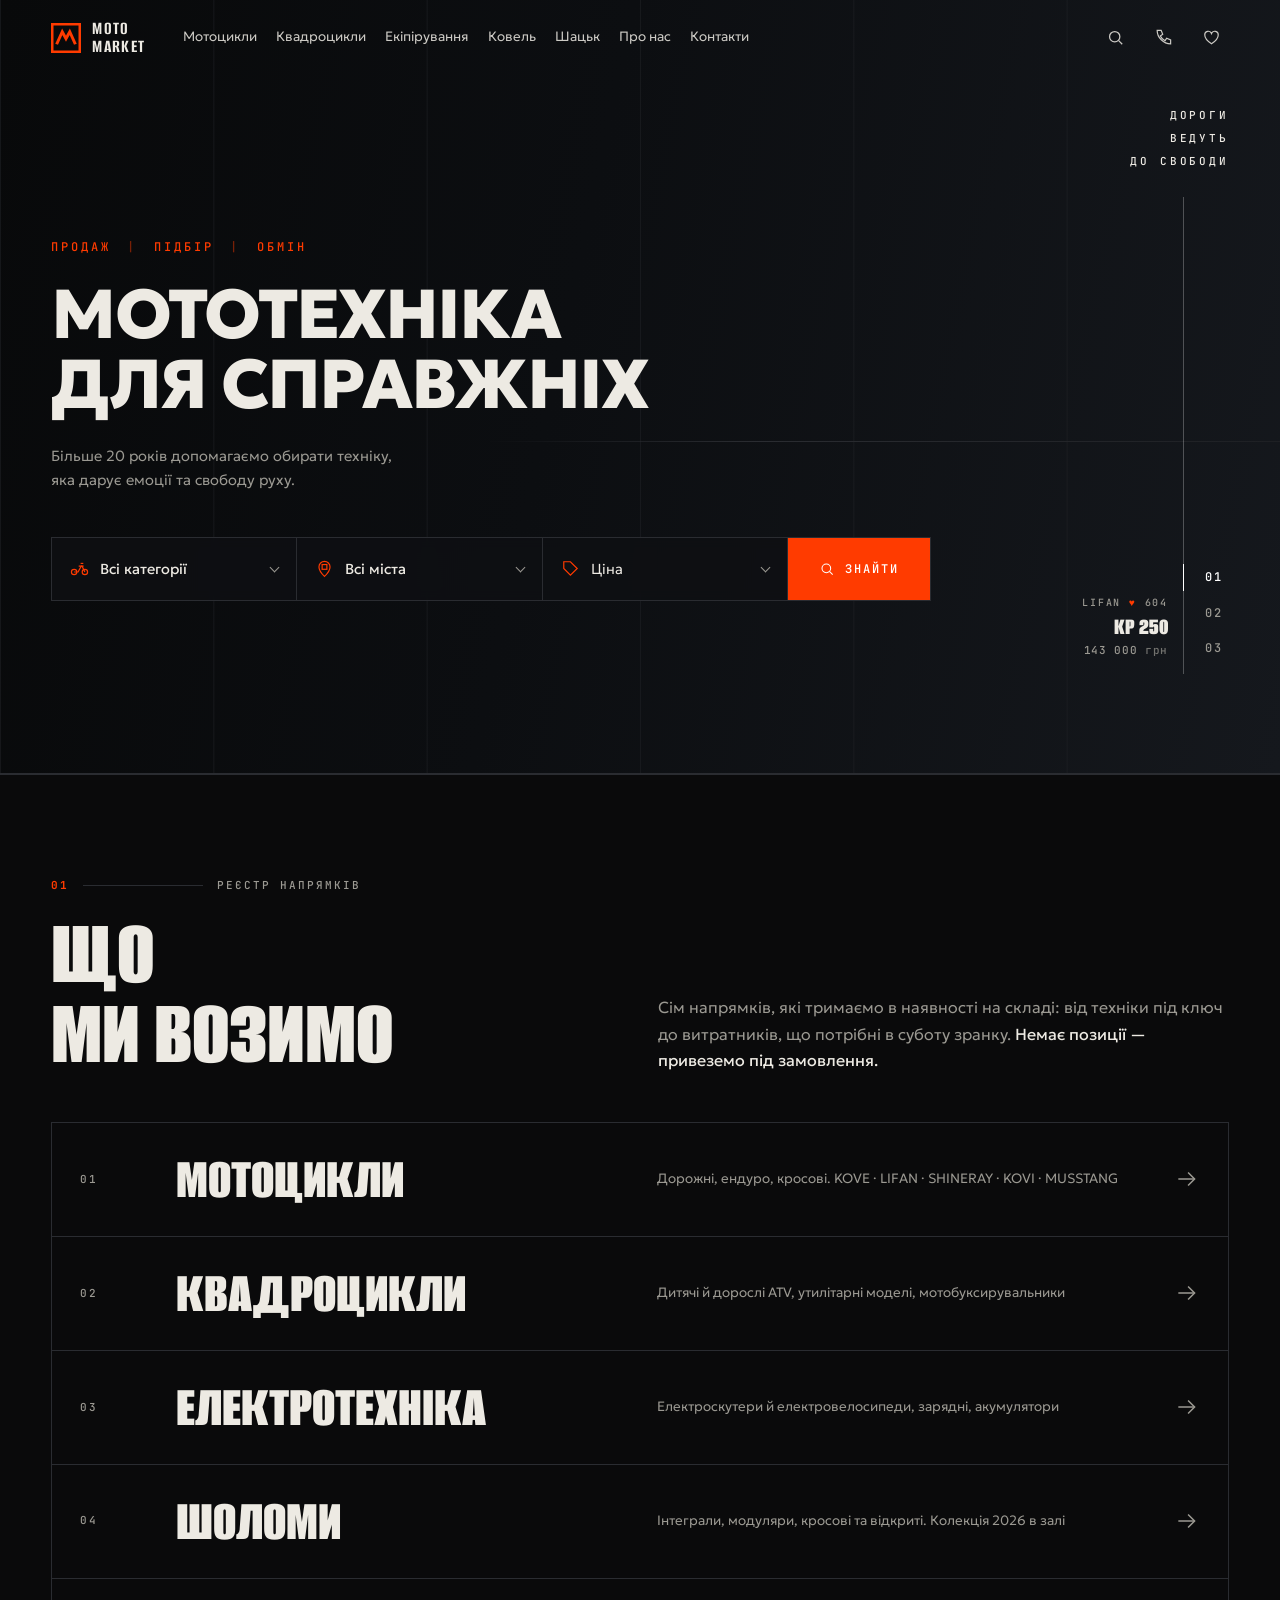
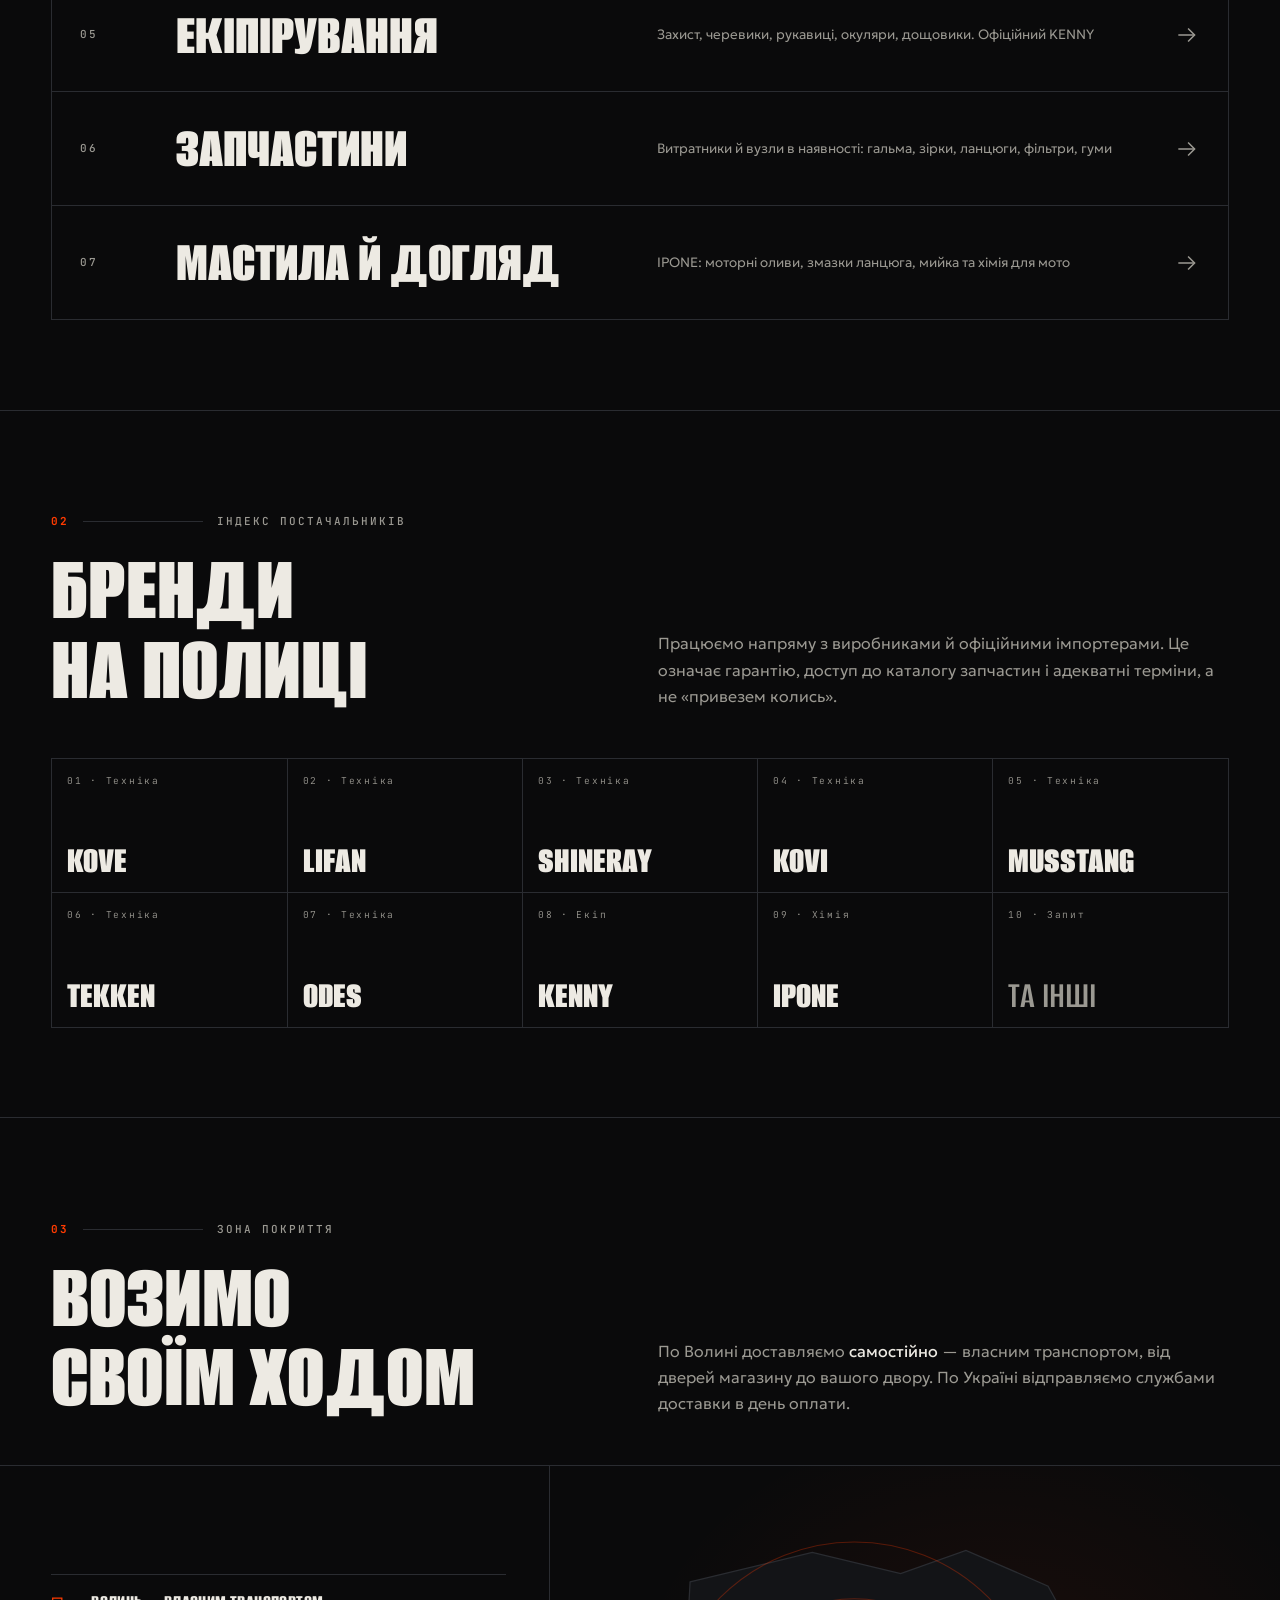
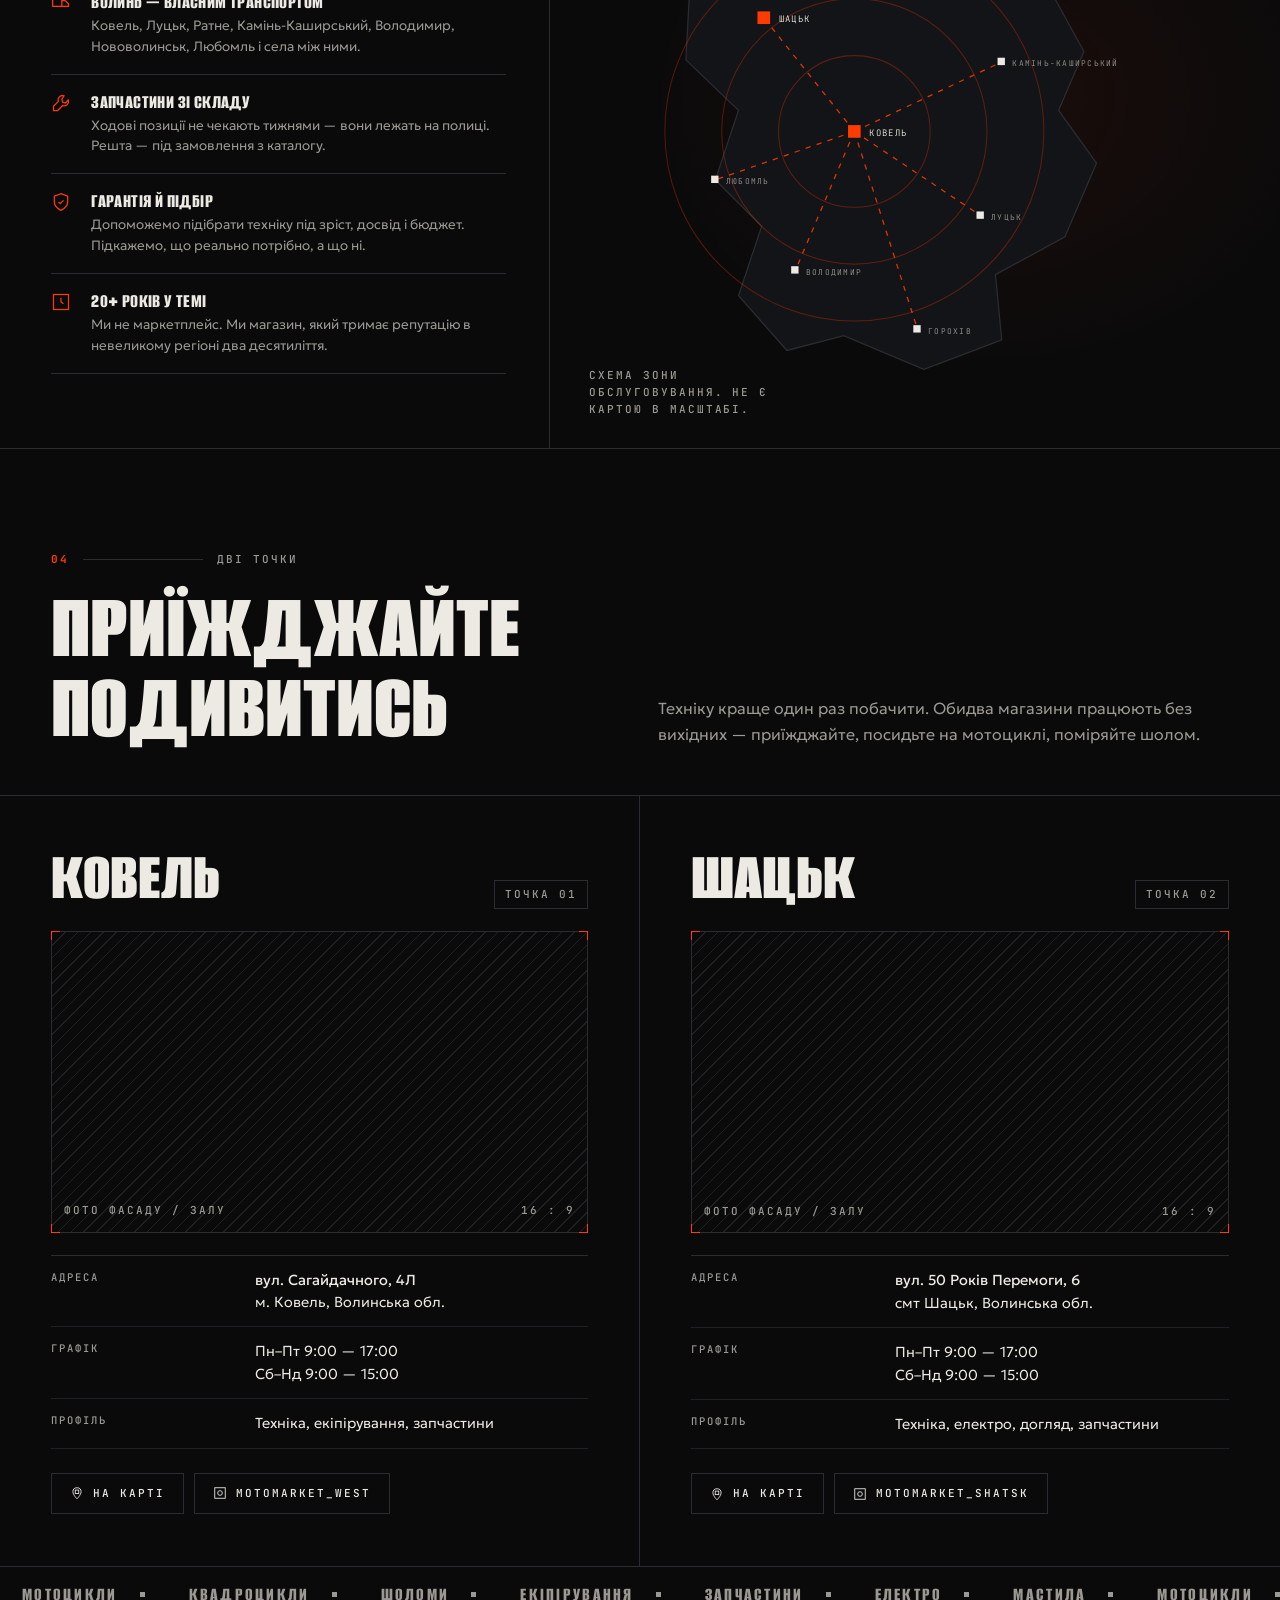
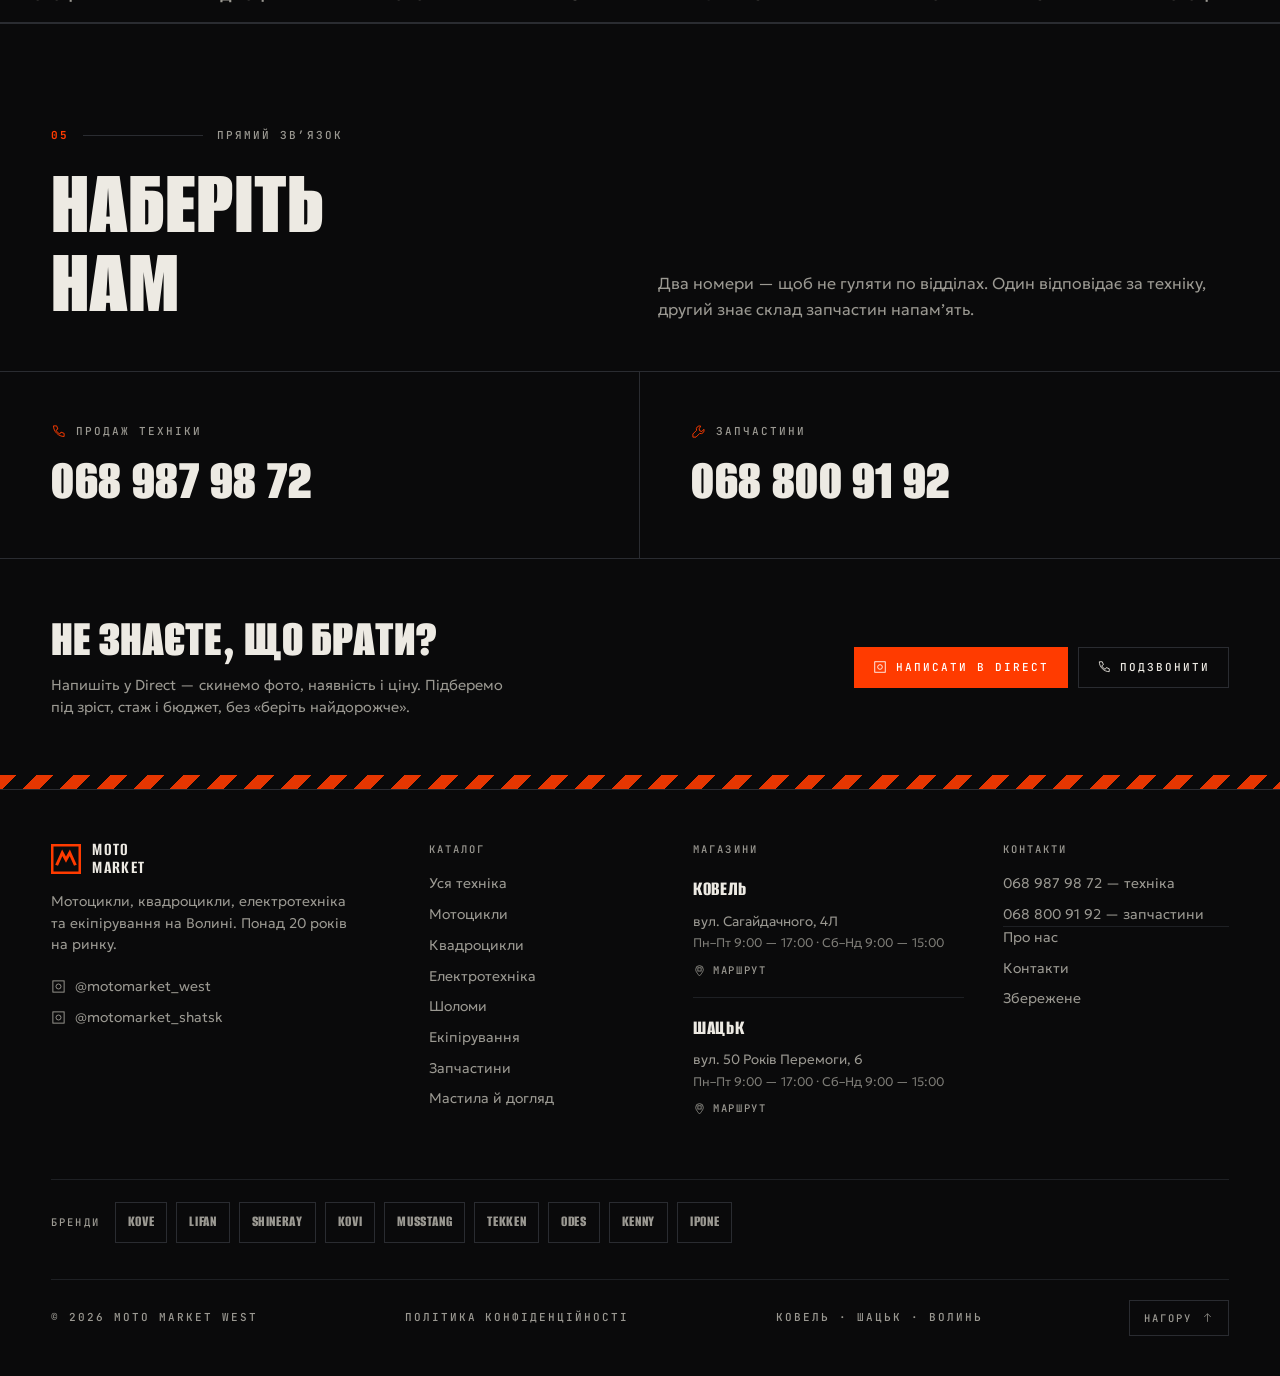
==== index.html @ 74d7e185 "MOTO MARKET WEST — сайт мотомагазину (Ковель, Шацьк) Головна з першим екраном за референсом, каталог" ====
<!DOCTYPE html>
<html lang="uk">
<head>
<meta charset="utf-8">
<meta name="viewport" content="width=device-width, initial-scale=1, viewport-fit=cover">
<title>MOTO MARKET WEST — мотоцикли, квадроцикли, екіпірування · Ковель · Шацьк</title>
<meta name="description" content="Moto Market West — 20+ років на ринку мототехніки Волині. Мотоцикли, квадроцикли, електротехніка, шоломи, екіпірування, запчастини. Магазини в Ковелі та Шацьку, доставка по Волині та Україні.">
<meta name="theme-color" content="#0A0A0B">
<link rel="preconnect" href="https://fonts.googleapis.com">
<link rel="preconnect" href="https://fonts.gstatic.com" crossorigin>
<link href="https://fonts.googleapis.com/css2?family=Alumni+Sans:wght@400;600;800;900&family=Geologica:wght@200;300;400;500;700;800;900&family=JetBrains+Mono:wght@400;500;700&display=swap" rel="stylesheet">
<link rel="stylesheet" href="style.css">
<link rel="stylesheet" href="pages.css">
</head>
<body>
<script src="sprite.js"></script>

<div id="bar-progress"></div>

<!-- ================= SVG-спрайт (власні іконки, без емодзі) ============ -->
<!-- ========================= ШАПКА ============================ -->
<header class="topbar" id="topbar">
  <a class="brandmark" href="#top" aria-label="Moto Market West">
    <svg class="glyph"><use href="#i-mark"/></svg>
    <span class="wm"><b>Moto</b><b>Market</b></span>
  </a>
  <nav class="nav">
    <a href="tehnika.html?cat=moto">Мотоцикли</a>
    <a href="tehnika.html?cat=atv">Квадроцикли</a>
    <a href="tehnika.html?cat=gear">Екіпірування</a>
    <a href="tehnika.html?city=Ковель">Ковель</a>
    <a href="tehnika.html?city=Шацьк">Шацьк</a>
    <a href="pro-nas.html">Про нас</a>
    <a href="kontakty.html">Контакти</a>
  </nav>
  <div class="tools">
    <button class="tool" type="button" data-search-open aria-label="Пошук"><svg><use href="#i-search"/></svg></button>
    <a class="tool" href="kontakty.html" aria-label="Контакти"><svg><use href="#i-phone"/></svg></a>
    <a class="tool" href="zberezhene.html" aria-label="Збережене"><svg><use href="#i-heart"/></svg><i class="badge" data-fav-count hidden>0</i></a>
    <button class="burger" id="burger" aria-label="Меню"><span></span></button>
  </div>
</header>

<div class="sheet" id="sheet">
  <button class="x" id="sheetClose" aria-label="Закрити">✕</button>
  <a href="tehnika.html">Техніка</a>
  <a href="pro-nas.html">Про нас</a>
  <a href="kontakty.html">Контакти</a>
  <a href="zberezhene.html">Збережене</a>
  <a href="#brands">Бренди</a>
  <a href="#delivery">Доставка</a>
</div>

<main id="top">

<!-- ========================== ГЕРОЙ =========================== -->
<section class="hero">
  <div class="hero-bg" aria-hidden="true">
    <!-- шар під фото героя: заповнюється, коли в HERO_SHOTS зʼявляться знімки -->
    <span class="hb-photo" id="heroPhoto"></span>
    <span class="hb-grid"></span>
    <span class="hb-line"></span>
  </div>

  <div class="hero-inner">
    <p class="eyebrow" id="heroKick">Продаж <i>|</i> Підбір <i>|</i> Обмін</p>
    <h1 class="hero-h1" id="heroTitle">Мототехніка<br>для справжніх</h1>
    <p class="hero-sub" id="heroSub">Більше 20 років допомагаємо обирати техніку,<br>яка дарує емоції та свободу руху.</p>

    <form class="finder" id="finder">
      <label class="fld">
        <svg><use href="#i-bike"/></svg>
        <select name="cat" aria-label="Категорія">
          <option>Всі категорії</option>
          <option>Мотоцикли</option>
          <option>Квадроцикли</option>
          <option>Електротехніка</option>
          <option>Шоломи</option>
          <option>Екіпірування</option>
          <option>Запчастини</option>
          <option>Мастила й догляд</option>
        </select>
      </label>
      <label class="fld">
        <svg><use href="#i-pin"/></svg>
        <select name="city" aria-label="Місто">
          <option>Всі міста</option>
          <option>Ковель</option>
          <option>Шацьк</option>
        </select>
      </label>
      <div class="fld fld-price" id="priceFld" role="button" tabindex="0" aria-label="Ціна">
        <svg><use href="#i-tag"/></svg>
        <span class="fld-val" id="priceLabel">Ціна</span>
        <div class="pop" id="pricePop">
          <div class="pop-head mono"><span class="k">Ціна, грн</span><span class="v" data-rng-out>0 — 700 000</span></div>
          <div class="rng">
            <span class="rng-rail"></span><span class="rng-fill"></span>
            <input type="range" data-rng="min" min="0" max="700000" step="5000" value="0" aria-label="Ціна від">
            <input type="range" data-rng="max" min="0" max="700000" step="5000" value="700000" aria-label="Ціна до">
          </div>
          <div class="pop-ends mono"><span>0</span><span>700 000+</span></div>
        </div>
      </div>
      <button class="find" type="submit"><svg><use href="#i-search"/></svg>Знайти</button>
    </form>
  </div>

  <div class="hero-rail">
    <p class="motto">Дороги<br>ведуть<br>до свободи</p>
    <div class="stepper">
      <a class="pick" id="heroPick" href="tehnika.html"></a>
      <span class="track"></span>
      <div class="steps">
        <button class="step on" type="button" data-i="0">01</button>
        <button class="step" type="button" data-i="1">02</button>
        <button class="step" type="button" data-i="2">03</button>
      </div>
    </div>
  </div>
</section>

<!-- ====================== 01 КАТАЛОГ ========================== -->
<section class="sec" id="catalog">
  <div class="sec-head">
    <div>
      <div class="sec-num mono"><b>01</b><span class="l"></span><span>Реєстр напрямків</span></div>
      <h2 class="sec-title rv">Що<br>ми возимо</h2>
    </div>
    <p class="sec-lead rv">Сім напрямків, які тримаємо в наявності на складі: від техніки під ключ до витратників, що потрібні в суботу зранку. <b>Немає позиції — привеземо під замовлення.</b></p>
  </div>

  <div class="rows">
    <a class="row rv" href="tehnika.html?cat=moto">
      <span class="r-idx">01</span>
      <span class="r-name">Мотоцикли</span>
      <span class="r-meta">Дорожні, ендуро, кросові. KOVE · LIFAN · SHINERAY · KOVI · MUSSTANG</span>
      <svg class="r-arw"><use href="#i-arrow"/></svg>
    </a>
    <a class="row rv" href="tehnika.html?cat=atv">
      <span class="r-idx">02</span>
      <span class="r-name">Квадроцикли</span>
      <span class="r-meta">Дитячі й дорослі ATV, утилітарні моделі, мотобуксирувальники</span>
      <svg class="r-arw"><use href="#i-arrow"/></svg>
    </a>
    <a class="row rv" href="tehnika.html?cat=electro">
      <span class="r-idx">03</span>
      <span class="r-name">Електротехніка</span>
      <span class="r-meta">Електроскутери й електровелосипеди, зарядні, акумулятори</span>
      <svg class="r-arw"><use href="#i-arrow"/></svg>
    </a>
    <a class="row rv" href="tehnika.html?cat=helmet">
      <span class="r-idx">04</span>
      <span class="r-name">Шоломи</span>
      <span class="r-meta">Інтеграли, модуляри, кросові та відкриті. Колекція 2026 в залі</span>
      <svg class="r-arw"><use href="#i-arrow"/></svg>
    </a>
    <a class="row rv" href="tehnika.html?cat=gear">
      <span class="r-idx">05</span>
      <span class="r-name">Екіпірування</span>
      <span class="r-meta">Захист, черевики, рукавиці, окуляри, дощовики. Офіційний KENNY</span>
      <svg class="r-arw"><use href="#i-arrow"/></svg>
    </a>
    <a class="row rv" href="tehnika.html?cat=parts">
      <span class="r-idx">06</span>
      <span class="r-name">Запчастини</span>
      <span class="r-meta">Витратники й вузли в наявності: гальма, зірки, ланцюги, фільтри, гуми</span>
      <svg class="r-arw"><use href="#i-arrow"/></svg>
    </a>
    <a class="row rv" href="tehnika.html?cat=oil">
      <span class="r-idx">07</span>
      <span class="r-name">Мастила й догляд</span>
      <span class="r-meta">IPONE: моторні оливи, змазки ланцюга, мийка та хімія для мото</span>
      <svg class="r-arw"><use href="#i-arrow"/></svg>
    </a>
  </div>
</section>

<!-- ====================== 02 БРЕНДИ =========================== -->
<section class="sec" id="brands">
  <div class="sec-head">
    <div>
      <div class="sec-num mono"><b>02</b><span class="l"></span><span>Індекс постачальників</span></div>
      <h2 class="sec-title rv">Бренди<br>на полиці</h2>
    </div>
    <p class="sec-lead rv">Працюємо напряму з виробниками й офіційними імпортерами. Це означає гарантію, доступ до каталогу запчастин і адекватні терміни, а не «привезем колись».</p>
  </div>

  <div class="brands">
    <a class="brand rv" href="#contacts"><span class="b-n">01 · Техніка</span><span class="b-w">Kove</span></a>
    <a class="brand rv" href="#contacts"><span class="b-n">02 · Техніка</span><span class="b-w">Lifan</span></a>
    <a class="brand rv" href="#contacts"><span class="b-n">03 · Техніка</span><span class="b-w">Shineray</span></a>
    <a class="brand rv" href="#contacts"><span class="b-n">04 · Техніка</span><span class="b-w">Kovi</span></a>
    <a class="brand rv" href="#contacts"><span class="b-n">05 · Техніка</span><span class="b-w">Musstang</span></a>
    <a class="brand rv" href="#contacts"><span class="b-n">06 · Техніка</span><span class="b-w">Tekken</span></a>
    <a class="brand rv" href="#contacts"><span class="b-n">07 · Техніка</span><span class="b-w">Odes</span></a>
    <a class="brand rv" href="#contacts"><span class="b-n">08 · Екіп</span><span class="b-w">Kenny</span></a>
    <a class="brand rv" href="#contacts"><span class="b-n">09 · Хімія</span><span class="b-w">Ipone</span></a>
    <a class="brand muted rv" href="#contacts"><span class="b-n">10 · Запит</span><span class="b-w">Та інші</span></a>
  </div>
</section>

<!-- ==================== 03 ДОСТАВКА =========================== -->
<section class="sec" id="delivery">
  <div class="sec-head">
    <div>
      <div class="sec-num mono"><b>03</b><span class="l"></span><span>Зона покриття</span></div>
      <h2 class="sec-title rv">Возимо<br>своїм ходом</h2>
    </div>
    <p class="sec-lead rv">По Волині доставляємо <b>самостійно</b> — власним транспортом, від дверей магазину до вашого двору. По Україні відправляємо службами доставки в день оплати.</p>
  </div>

  <div class="cover">
    <div class="cover-txt">
      <ul class="facts">
        <li class="rv">
          <svg><use href="#i-truck"/></svg>
          <div><b>Волинь — власним транспортом</b><p>Ковель, Луцьк, Ратне, Камінь-Каширський, Володимир, Нововолинськ, Любомль і села між ними.</p></div>
        </li>
        <li class="rv">
          <svg><use href="#i-gear"/></svg>
          <div><b>Запчастини зі складу</b><p>Ходові позиції не чекають тижнями — вони лежать на полиці. Решта — під замовлення з каталогу.</p></div>
        </li>
        <li class="rv">
          <svg><use href="#i-shield"/></svg>
          <div><b>Гарантія й підбір</b><p>Допоможемо підібрати техніку під зріст, досвід і бюджет. Підкажемо, що реально потрібно, а що ні.</p></div>
        </li>
        <li class="rv">
          <svg><use href="#i-clock"/></svg>
          <div><b>20+ років у темі</b><p>Ми не маркетплейс. Ми магазин, який тримає репутацію в невеликому регіоні два десятиліття.</p></div>
        </li>
      </ul>
    </div>

    <div class="cover-map">
      <div class="map rv">
        <svg viewBox="0 0 620 480" role="img" aria-label="Схема зони доставки по Волинській області">
          <!-- контур області (стилізований, гранований) -->
          <path class="oblast" d="M96 74 L212 46 L296 66 L358 44 L436 78 L470 140 L446 196 L482 246 L452 316 L386 352 L392 414 L318 442 L242 410 L188 424 L142 372 L164 306 L120 262 L142 196 L92 148 Z"/>
          <!-- радіус доставки -->
          <circle class="halo" cx="252" cy="216" r="72"/>
          <circle class="halo" cx="252" cy="216" r="126"/>
          <circle class="halo" cx="252" cy="216" r="180"/>
          <!-- маршрути -->
          <path class="route" d="M252 216 L166 108"/>
          <path class="route" d="M252 216 L372 296"/>
          <path class="route" d="M252 216 L392 150"/>
          <path class="route" d="M252 216 L196 348"/>
          <path class="route" d="M252 216 L312 404"/>
          <path class="route" d="M252 216 L120 262"/>
          <!-- вузли -->
          <g>
            <rect class="node hot" x="246" y="210" width="12" height="12"/>
            <text class="lbl" x="266" y="220">Ковель</text>
            <rect class="node hot" x="160" y="102" width="12" height="12"/>
            <text class="lbl" x="180" y="112">Шацьк</text>
            <rect class="node" x="368" y="292" width="7" height="7"/>
            <text class="lbl s" x="382" y="300">Луцьк</text>
            <rect class="node" x="388" y="146" width="7" height="7"/>
            <text class="lbl s" x="402" y="154">Камінь-Каширський</text>
            <rect class="node" x="192" y="344" width="7" height="7"/>
            <text class="lbl s" x="206" y="352">Володимир</text>
            <rect class="node" x="308" y="400" width="7" height="7"/>
            <text class="lbl s" x="322" y="408">Горохів</text>
            <rect class="node" x="116" y="258" width="7" height="7"/>
            <text class="lbl s" x="130" y="266">Любомль</text>
          </g>
        </svg>
      </div>
      <div class="map-cap mono">Схема зони обслуговування. Не є картою в масштабі.</div>
    </div>
  </div>
</section>

<!-- ==================== 04 МАГАЗИНИ =========================== -->
<section class="sec" id="shops">
  <div class="sec-head">
    <div>
      <div class="sec-num mono"><b>04</b><span class="l"></span><span>Дві точки</span></div>
      <h2 class="sec-title rv">Приїжджайте<br>подивитись</h2>
    </div>
    <p class="sec-lead rv">Техніку краще один раз побачити. Обидва магазини працюють без вихідних — приїжджайте, посидьте на мотоциклі, поміряйте шолом.</p>
  </div>

  <div class="shops">
    <div class="shop rv">
      <div class="shop-top">
        <h3>Ковель</h3>
        <span class="badge mono">Точка 01</span>
      </div>
      <div class="shop-slot hatch">
        <i class="corner c1"></i><i class="corner c2"></i><i class="corner c3"></i><i class="corner c4"></i>
        <span class="mono">Фото фасаду / залу</span>
        <span class="mono">16 : 9</span>
      </div>
      <table class="spec">
        <tr><th>Адреса</th><td><b>вул. Сагайдачного, 4Л</b><br>м. Ковель, Волинська обл.</td></tr>
        <tr><th>Графік</th><td>Пн–Пт 9:00 — 17:00<br>Сб–Нд 9:00 — 15:00</td></tr>
        <tr><th>Профіль</th><td>Техніка, екіпірування, запчастини</td></tr>
      </table>
      <div class="shop-links">
        <a class="btn-sq" href="https://maps.google.com/?q=Ковель+вулиця+Сагайдачного+4Л" target="_blank" rel="noopener"><svg><use href="#i-pin"/></svg>На карті</a>
        <a class="btn-sq" href="https://www.instagram.com/motomarket_west/" target="_blank" rel="noopener"><svg><use href="#i-ig"/></svg>motomarket_west</a>
      </div>
    </div>

    <div class="shop rv">
      <div class="shop-top">
        <h3>Шацьк</h3>
        <span class="badge mono">Точка 02</span>
      </div>
      <div class="shop-slot hatch">
        <i class="corner c1"></i><i class="corner c2"></i><i class="corner c3"></i><i class="corner c4"></i>
        <span class="mono">Фото фасаду / залу</span>
        <span class="mono">16 : 9</span>
      </div>
      <table class="spec">
        <tr><th>Адреса</th><td><b>вул. 50 Років Перемоги, 6</b><br>смт Шацьк, Волинська обл.</td></tr>
        <tr><th>Графік</th><td>Пн–Пт 9:00 — 17:00<br>Сб–Нд 9:00 — 15:00</td></tr>
        <tr><th>Профіль</th><td>Техніка, електро, догляд, запчастини</td></tr>
      </table>
      <div class="shop-links">
        <a class="btn-sq" href="https://maps.google.com/?q=Шацьк+вулиця+50+Років+Перемоги+6" target="_blank" rel="noopener"><svg><use href="#i-pin"/></svg>На карті</a>
        <a class="btn-sq" href="https://www.instagram.com/motomarket_shatsk/" target="_blank" rel="noopener"><svg><use href="#i-ig"/></svg>motomarket_shatsk</a>
      </div>
    </div>
  </div>
</section>

<div class="ticker ghost" aria-hidden="true">
  <div class="ticker-track">
    <span>Мотоцикли</span><span>Квадроцикли</span><span>Шоломи</span><span>Екіпірування</span><span>Запчастини</span><span>Електро</span><span>Мастила</span>
    <span>Мотоцикли</span><span>Квадроцикли</span><span>Шоломи</span><span>Екіпірування</span><span>Запчастини</span><span>Електро</span><span>Мастила</span>
  </div>
</div>

<!-- ==================== 05 КОНТАКТИ =========================== -->
<section class="sec" id="contacts">
  <div class="sec-head">
    <div>
      <div class="sec-num mono"><b>05</b><span class="l"></span><span>Прямий звʼязок</span></div>
      <h2 class="sec-title rv">Наберіть<br>нам</h2>
    </div>
    <p class="sec-lead rv">Два номери — щоб не гуляти по відділах. Один відповідає за техніку, другий знає склад запчастин напамʼять.</p>
  </div>

  <div class="phones">
    <a class="ph rv" href="tel:+380689879872">
      <span class="p-k mono"><svg><use href="#i-phone"/></svg>Продаж техніки</span>
      <span class="p-v">068 987 98 72</span>
    </a>
    <a class="ph rv" href="tel:+380688009192">
      <span class="p-k mono"><svg><use href="#i-gear"/></svg>Запчастини</span>
      <span class="p-v">068 800 91 92</span>
    </a>
  </div>

  <div class="cta">
    <div class="rv">
      <h3>Не знаєте, що брати?</h3>
      <p>Напишіть у Direct — скинемо фото, наявність і ціну. Підберемо під зріст, стаж і бюджет, без «беріть найдорожче».</p>
    </div>
    <div class="cta-btns rv">
      <a class="btn-sq solid" href="https://www.instagram.com/motomarket_west/" target="_blank" rel="noopener"><svg><use href="#i-ig"/></svg>Написати в Direct</a>
      <a class="btn-sq" href="tel:+380689879872"><svg><use href="#i-phone"/></svg>Подзвонити</a>
    </div>
  </div>
  <div class="hazard stripes"></div>
</section>

<footer>
  <div class="foot-grid">

    <div>
      <a class="brandmark" href="index.html">
        <svg class="glyph"><use href="#i-mark"/></svg>
        <span class="wm"><b>Moto</b><b>Market</b></span>
      </a>
      <p class="dim" style="max-width:34ch;font-size:14px;margin:14px 0 0">Мотоцикли, квадроцикли, електротехніка та екіпірування на Волині. Понад 20 років на ринку.</p>
      <div class="f-ig">
        <a href="https://www.instagram.com/motomarket_west/" target="_blank" rel="noopener"><svg><use href="#i-ig"/></svg>@motomarket_west</a>
        <a href="https://www.instagram.com/motomarket_shatsk/" target="_blank" rel="noopener"><svg><use href="#i-ig"/></svg>@motomarket_shatsk</a>
      </div>
    </div>

    <div>
      <h4>Каталог</h4>
      <ul>
        <li><a href="tehnika.html">Уся техніка</a></li>
        <li><a href="tehnika.html?cat=moto">Мотоцикли</a></li>
        <li><a href="tehnika.html?cat=atv">Квадроцикли</a></li>
        <li><a href="tehnika.html?cat=electro">Електротехніка</a></li>
        <li><a href="tehnika.html?cat=helmet">Шоломи</a></li>
        <li><a href="tehnika.html?cat=gear">Екіпірування</a></li>
        <li><a href="tehnika.html?cat=parts">Запчастини</a></li>
        <li><a href="tehnika.html?cat=oil">Мастила й догляд</a></li>
      </ul>
    </div>

    <div>
      <h4>Магазини</h4>
      <div class="f-shop">
        <b>Ковель</b>
        <span>вул. Сагайдачного, 4Л</span>
        <span class="hrs">Пн–Пт 9:00 — 17:00 · Сб–Нд 9:00 — 15:00</span>
        <a href="https://maps.google.com/?q=Ковель+вулиця+Сагайдачного+4Л" target="_blank" rel="noopener"><svg><use href="#i-pin"/></svg>Маршрут</a>
      </div>
      <div class="f-shop">
        <b>Шацьк</b>
        <span>вул. 50 Років Перемоги, 6</span>
        <span class="hrs">Пн–Пт 9:00 — 17:00 · Сб–Нд 9:00 — 15:00</span>
        <a href="https://maps.google.com/?q=Шацьк+вулиця+50+Років+Перемоги+6" target="_blank" rel="noopener"><svg><use href="#i-pin"/></svg>Маршрут</a>
      </div>
    </div>

    <div>
      <h4>Контакти</h4>
      <ul>
        <li><a href="tel:+380689879872">068 987 98 72 — техніка</a></li>
        <li><a href="tel:+380688009192">068 800 91 92 — запчастини</a></li>
      </ul>
      <ul class="f-sub">
        <li><a href="pro-nas.html">Про нас</a></li>
        <li><a href="kontakty.html">Контакти</a></li>
        <li><a href="zberezhene.html">Збережене</a></li>
      </ul>
    </div>

  </div>

  <div class="f-brands">
    <span class="k">Бренди</span>
    <a href="tehnika.html?q=KOVE">Kove</a>
    <a href="tehnika.html?q=LIFAN">Lifan</a>
    <a href="tehnika.html?q=SHINERAY">Shineray</a>
    <a href="tehnika.html?q=KOVI">Kovi</a>
    <a href="tehnika.html?q=MUSSTANG">Musstang</a>
    <a href="tehnika.html?q=TEKKEN">Tekken</a>
    <a href="tehnika.html?q=ODES">Odes</a>
    <a href="tehnika.html?q=KENNY">Kenny</a>
    <a href="tehnika.html?q=IPONE">Ipone</a>
  </div>

  <div class="foot-bot mono">
    <span>© <span id="yr">2026</span> Moto Market West</span>
    <a class="f-legal" href="#" data-soon>Політика конфіденційності</a>
    <span>Ковель · Шацьк · Волинь</span>
    <button class="to-top" type="button" data-to-top>Нагору<svg><use href="#i-arrow"/></svg></button>
  </div>
</footer>

</main>

<nav class="dock" aria-label="Швидкий звʼязок">
  <a href="tel:+380689879872" class="hot"><svg><use href="#i-phone"/></svg>Техніка</a>
  <a href="tel:+380688009192"><svg><use href="#i-gear"/></svg>Запчастини</a>
</nav>

<script src="data.js"></script>
<script src="app.js"></script>
<script>
(function(){
  var MAXP = 700000;

  /* ------------------------------------------------------------------
     01 / 02 / 03 — три моделі, які зараз найчастіше вподобують.
     Список рахується сам із лічильника лайків, вести руками нічого не треба.
     Той самий перемикач гортає фото героя: щойно у HERO_SHOTS зʼявляться
     шляхи до знімків (по одному на кожну позицію), кадр почне мінятись.
     ------------------------------------------------------------------ */
  var HERO_SHOTS = ['', '', ''];   // напр. ['photos/hero-1.jpg', 'photos/hero-2.jpg', ...]

  var pick  = document.getElementById('heroPick');
  var photo = document.getElementById('heroPhoto');
  var steps = [].slice.call(document.querySelectorAll('.step'));
  var top3 = [], active = 0;

  function showPick(i){
    var p = top3[i];
    if (!p) return;
    pick.href = 'model.html?id=' + p.id;
    pick.innerHTML =
      '<span class="pick-b mono">' + p.brand + ' <i>♥</i> ' + MM.likeCount(p) + '</span>' +
      '<span class="pick-n">' + p.name + '</span>' +
      '<span class="pick-p">' + MM.fmt(p.price) + ' <em>грн</em></span>';
    pick.classList.add('on');
  }

  function select(i){
    active = i;
    steps.forEach(function(b, k){ b.classList.toggle('on', k === i); });
    showPick(i);
    var src = HERO_SHOTS[i];
    photo.style.backgroundImage = src ? 'url("' + src + '")' : '';
    photo.classList.toggle('on', !!src);
  }

  function build(){
    top3 = MM.topLiked(3);
    steps.forEach(function(b, i){
      b.hidden = !top3[i];
      b.title = top3[i] ? top3[i].brand + ' ' + top3[i].name : '';
    });
    select(Math.min(active, top3.length - 1));
  }

  steps.forEach(function(b, i){
    b.addEventListener('click', function(){ select(i); });
    b.addEventListener('mouseenter', function(){ showPick(i); });
  });
  document.querySelector('.stepper').addEventListener('mouseleave', function(){ showPick(active); });

  build();
  MM.onCounts(build);   // прийшли справжні лічильники з сервера — перебудувати

  /* --- ціна: повзунок «від — до» у випадному блоці --- */
  var fld = document.getElementById('priceFld');
  var label = document.getElementById('priceLabel');
  var price = MM.range(document.getElementById('pricePop'), function(a, b){
    label.textContent = (a === 0 && b >= MAXP) ? 'Ціна'
      : MM.fmt(a) + ' — ' + MM.fmt(b) + (b >= MAXP ? '+' : '') + ' грн';
  });
  fld.addEventListener('click', function(e){
    if (e.target.closest('.pop')) return;
    fld.classList.toggle('open');
  });
  fld.addEventListener('keydown', function(e){
    if (e.key === 'Enter' || e.key === ' '){ e.preventDefault(); fld.classList.toggle('open'); }
  });
  document.addEventListener('click', function(e){
    if (!e.target.closest('#priceFld')) fld.classList.remove('open');
  });

  /* --- «Знайти» веде на сторінку техніки з фільтрами --- */
  var CAT_BY_NAME = {
    'Мотоцикли':'moto', 'Квадроцикли':'atv', 'Електротехніка':'electro', 'Шоломи':'helmet',
    'Екіпірування':'gear', 'Запчастини':'parts', 'Мастила й догляд':'oil'
  };
  document.getElementById('finder').addEventListener('submit', function(e){
    e.preventDefault();
    var f = e.target, q = [];
    if (CAT_BY_NAME[f.cat.value]) q.push('cat=' + CAT_BY_NAME[f.cat.value]);
    if (f.city.value !== 'Всі міста') q.push('city=' + encodeURIComponent(f.city.value));
    if (price.min() > 0) q.push('min=' + price.min());
    if (price.max() < MAXP) q.push('max=' + price.max());
    location.href = 'tehnika.html' + (q.length ? '?' + q.join('&') : '');
  });
})();
</script>
</body>
</html>
---- style.css ----
/* ============================================================
   MOTO MARKET WEST — арт-дирекція: технічна карта / сервісний
   мануал. Прямі кути, волосяні лінії, сигнальний помаранчевий.
   ============================================================ */

:root{
  --ink:#0A0A0B;
  --steel:#131417;
  --steel-2:#1B1D21;
  --paper:#EDEAE3;
  --paper-dim:#9B9992;
  --line:#2A2C31;
  --line-soft:#1E2024;
  --sig:#FF3B00;
  --amber:#FFB000;

  --f-disp:'Alumni Sans','Oswald','Arial Narrow',sans-serif;
  --f-text:'Geologica','Segoe UI',sans-serif;
  --f-mono:'JetBrains Mono','Consolas',monospace;

  --pad:clamp(16px,4vw,64px);
}

*,*::before,*::after{box-sizing:border-box;border-radius:0}
html{scroll-behavior:smooth;-webkit-text-size-adjust:100%}
body{
  margin:0;background:var(--ink);color:var(--paper);
  font-family:var(--f-text);font-weight:300;font-size:15px;line-height:1.55;
  overflow-x:hidden;
  -webkit-font-smoothing:antialiased;
}
img{max-width:100%;display:block}
a{color:inherit;text-decoration:none}
button{font:inherit;color:inherit;background:none;border:0;cursor:pointer}
::selection{background:var(--sig);color:#fff}

/* --- службові класи --------------------------------------- */
.mono{font-family:var(--f-mono);font-weight:500;font-size:11px;letter-spacing:.18em;text-transform:uppercase}
.dim{color:var(--paper-dim)}
.sig{color:var(--sig)}
.disp{font-family:var(--f-disp);font-weight:900;line-height:.82;letter-spacing:-.005em;text-transform:uppercase}
.hair{height:1px;background:var(--line);width:100%}
.hatch{
  background-image:repeating-linear-gradient(135deg,var(--line-soft) 0 1px,transparent 1px 9px);
}
.stripes{
  background-image:repeating-linear-gradient(135deg,var(--sig) 0 12px,transparent 12px 26px);
}

/* --- прогрес скролу --------------------------------------- */
#bar-progress{position:fixed;top:0;left:0;height:2px;width:0;background:var(--sig);z-index:120;transition:width .08s linear}

/* --- шапка -------------------------------------------------- */
.topbar{
  position:fixed;top:0;left:0;right:0;z-index:110;
  display:grid;grid-template-columns:auto 1fr auto;align-items:center;gap:20px;
  padding:0 var(--pad);height:76px;
  /* угорі шапка зливається з першим екраном, при скролі — стає щільною */
  background:transparent;backdrop-filter:none;
  border-bottom:1px solid transparent;
  transition:height .3s ease,background .3s ease,border-color .3s ease,backdrop-filter .3s ease;
}
.topbar.shrunk{height:58px;background:rgba(10,10,11,.95);backdrop-filter:blur(14px);border-bottom-color:var(--line)}
.brandmark{display:flex;align-items:center;gap:11px}
.brandmark .glyph{width:30px;height:30px;flex:none;color:var(--sig)}
.brandmark .wm{display:grid;font-family:var(--f-disp);font-weight:900;font-size:clamp(15px,3.6vw,19px);letter-spacing:.07em;line-height:.94;text-transform:uppercase;white-space:nowrap}
.nav{display:flex;justify-content:flex-start;gap:clamp(10px,1.5vw,22px);padding-left:clamp(6px,1.4vw,26px)}
.nav a{position:relative;display:flex;align-items:center;gap:6px;padding:8px 0;font-size:13.5px;white-space:nowrap;color:var(--paper);opacity:.86;transition:opacity .2s,color .2s}
.nav a .cav{width:9px;height:9px;flex:none;color:var(--paper-dim)}
.nav a::after{content:"";position:absolute;left:0;right:100%;bottom:2px;height:1px;background:var(--sig);transition:right .28s ease}
.nav a:hover{opacity:1;color:#fff}
.nav a:hover::after{right:0}
.tools{display:flex;align-items:center;gap:clamp(6px,1.1vw,16px);justify-self:end}
.tool{position:relative;display:flex;align-items:center;justify-content:center;width:34px;height:34px;color:var(--paper);opacity:.85;transition:opacity .2s,color .2s}
.tool svg{width:19px;height:19px}
.tool:hover{opacity:1;color:var(--sig)}
.tool .badge{
  position:absolute;top:1px;right:1px;min-width:14px;height:14px;padding:0 3px;
  background:var(--sig);color:#fff;font-family:var(--f-mono);font-size:9px;font-style:normal;
  display:flex;align-items:center;justify-content:center;line-height:1;
}
.tool .badge[hidden]{display:none}
.btn-sq{
  display:inline-flex;align-items:center;gap:9px;padding:11px 18px;
  border:1px solid var(--line);background:transparent;color:var(--paper);
  font-family:var(--f-mono);font-weight:500;font-size:11px;letter-spacing:.18em;text-transform:uppercase;
  transition:background .22s,color .22s,border-color .22s;
}
.btn-sq svg{width:14px;height:14px}
.btn-sq:hover{background:var(--sig);border-color:var(--sig);color:#fff}
.btn-sq.solid{background:var(--sig);border-color:var(--sig);color:#fff}
.btn-sq.solid:hover{background:var(--paper);border-color:var(--paper);color:var(--ink)}
.burger{display:none;width:44px;height:44px;border:1px solid var(--line);align-items:center;justify-content:center}
.burger span{display:block;width:18px;height:1px;background:var(--paper);position:relative}
.burger span::before,.burger span::after{content:"";position:absolute;left:0;width:18px;height:1px;background:var(--paper)}
.burger span::before{top:-6px}.burger span::after{top:6px}

/* --- загальний контейнер ------------------------------------ */
.shell{padding-left:var(--pad);padding-right:var(--pad)}

/* --- ГЕРОЙ --------------------------------------------------- */
.hero{position:relative;min-height:clamp(560px,86svh,820px);display:flex;align-items:center;overflow:hidden;border-bottom:1px solid var(--line)}
.hero-bg{position:absolute;inset:0;pointer-events:none;background:linear-gradient(102deg,#08090A 0%,#0C0E11 44%,#15181D 100%)}
.hb-grid{
  position:absolute;inset:0;
  background-image:linear-gradient(90deg,var(--line-soft) 1px,transparent 1px);
  background-size:calc(100% / 6) 100%;opacity:.6;
}
.hb-line{position:absolute;left:38%;right:0;top:57%;height:1px;background:linear-gradient(90deg,transparent,var(--line) 34%,var(--line-soft))}
/* шар фото героя: без знімка непомітний, зі знімком — притемнений, щоб текст читався */
.hb-photo{
  position:absolute;inset:0;background:no-repeat center/cover;
  opacity:0;transition:opacity .6s ease;
}
.hb-photo.on{opacity:1}
.hb-photo.on::after{
  content:"";position:absolute;inset:0;
  background:linear-gradient(90deg,rgba(8,9,10,.94) 0%,rgba(8,9,10,.78) 42%,rgba(8,9,10,.45) 100%);
}

.hero-inner{position:relative;z-index:2;width:100%;padding:118px var(--pad) 52px}
.eyebrow{margin:0 0 clamp(14px,2vw,22px);font-family:var(--f-mono);font-weight:500;font-size:12px;letter-spacing:.24em;text-transform:uppercase;color:var(--sig)}
.eyebrow i{font-style:normal;opacity:.45;margin:0 7px}
.hero-h1{
  margin:0 0 clamp(16px,2vw,26px);
  font-family:var(--f-text);font-weight:800;text-transform:uppercase;
  font-size:clamp(36px,5.4vw,80px);line-height:1.02;letter-spacing:-.024em;
}
.hero-sub{margin:0 0 clamp(26px,3.6vw,44px);max-width:48ch;color:var(--paper-dim);font-size:clamp(14px,1.15vw,16.5px);line-height:1.62}

.finder{
  display:grid;grid-template-columns:1fr 1fr 1fr auto;max-width:880px;
  border:1px solid var(--line);background:rgba(14,16,19,.86);backdrop-filter:blur(6px);
}
.fld{position:relative;display:flex;align-items:center;gap:11px;height:62px;padding:0 42px 0 18px;border-right:1px solid var(--line);cursor:pointer}
.fld > svg{width:19px;height:19px;color:var(--sig);flex:none}
.fld select{appearance:none;-webkit-appearance:none;width:100%;background:none;border:0;outline:none;cursor:pointer;color:var(--paper);font-family:var(--f-text);font-size:14.5px}
.fld select option{background:#111318;color:var(--paper)}
.fld::after{
  content:"";position:absolute;right:18px;top:calc(50% - 5px);width:7px;height:7px;
  border-right:1.4px solid var(--paper-dim);border-bottom:1.4px solid var(--paper-dim);transform:rotate(45deg);
}
.find{
  display:flex;align-items:center;justify-content:center;gap:10px;height:62px;padding:0 clamp(22px,2.4vw,40px);
  background:var(--sig);color:#fff;font-family:var(--f-mono);font-weight:500;font-size:12px;letter-spacing:.18em;text-transform:uppercase;
  transition:background .22s,color .22s;
}
.find svg{width:16px;height:16px}
.find:hover{background:var(--paper);color:var(--ink)}

.hero-rail{
  position:absolute;right:var(--pad);top:104px;bottom:clamp(48px,11vh,110px);z-index:2;
  display:flex;flex-direction:column;align-items:flex-end;justify-content:space-between;pointer-events:none;
}
.motto{margin:0;text-align:right;font-family:var(--f-mono);font-weight:500;font-size:11px;letter-spacing:.26em;line-height:2.1;text-transform:uppercase;color:var(--paper)}
/* рівна вертикальна смуга справа: від девізу вниз, номери — в її нижньому кінці */
.stepper{display:flex;align-items:stretch;gap:15px;flex:1;margin-top:24px;pointer-events:auto}
.track{width:1px;background:rgba(255,255,255,.26);flex:none}
.steps{display:grid;gap:15px;align-content:end;padding:15px 0}
.step[hidden]{display:none}

/* картка позиції зліва від смуги: топ-3 за вподобаннями */
.pick{
  align-self:end;display:grid;gap:4px;justify-items:end;text-align:right;margin-bottom:15px;
  opacity:0;transform:translateX(8px);transition:opacity .35s ease,transform .35s ease;pointer-events:none;
}
.pick.on{opacity:1;transform:none;pointer-events:auto}
.pick-b{color:var(--paper-dim);font-family:var(--f-mono);font-weight:500;font-size:10px;letter-spacing:.18em;text-transform:uppercase}
.pick-b i{font-style:normal;color:var(--sig)}
.pick-n{font-family:var(--f-disp);font-weight:900;font-size:clamp(20px,1.9vw,28px);line-height:.95;text-transform:uppercase;color:var(--paper);transition:color .2s}
.pick-p{font-family:var(--f-mono);font-weight:500;font-size:11px;letter-spacing:.06em;color:var(--paper-dim)}
.pick-p em{font-style:normal;opacity:.7}
.pick:hover .pick-n{color:var(--sig)}
.step{position:relative;font-family:var(--f-mono);font-weight:500;font-size:12px;letter-spacing:.16em;color:var(--paper-dim);transition:color .25s}
.step::before{content:"";position:absolute;left:-16px;top:-3px;bottom:-3px;width:1px;background:#fff;opacity:0;transition:opacity .3s}
.step.on{color:#fff}
.step.on::before{opacity:1}

/* --- біжучий рядок ------------------------------------------ */
.ticker{position:relative;overflow:hidden;background:var(--sig);color:#fff;border-top:1px solid var(--sig)}
.ticker.ghost{background:transparent;color:var(--paper-dim);border-top:1px solid var(--line);border-bottom:1px solid var(--line)}
.ticker-track{display:flex;width:max-content;animation:slide 34s linear infinite}
.ticker.ghost .ticker-track{animation-duration:52s}
.ticker span{
  display:flex;align-items:center;gap:22px;padding:13px 22px;white-space:nowrap;
  font-family:var(--f-disp);font-weight:800;font-size:19px;letter-spacing:.12em;text-transform:uppercase;
}
.ticker span::after{content:"";width:5px;height:5px;background:currentColor;flex:none}
@keyframes slide{to{transform:translateX(-50%)}}

/* --- заголовок секції --------------------------------------- */
.sec{position:relative;border-top:1px solid var(--line)}
.sec-head{
  display:grid;grid-template-columns:minmax(0,1fr) minmax(0,1.05fr);gap:clamp(20px,5vw,70px);
  align-items:end;padding:clamp(52px,8vw,110px) var(--pad) clamp(26px,4vw,48px);
}
.sec-num{display:flex;align-items:center;gap:14px;margin-bottom:20px;color:var(--paper-dim)}
.sec-num b{color:var(--sig);font-family:var(--f-mono);font-weight:700;font-size:11px;letter-spacing:.18em}
.sec-num .l{flex:1;max-width:120px;height:1px;background:var(--line)}
.sec-title{margin:0;font-family:var(--f-disp);font-weight:900;font-size:clamp(44px,7.4vw,116px);line-height:.84;text-transform:uppercase}
.sec-lead{margin:0;max-width:52ch;color:var(--paper-dim);font-size:clamp(14px,1.25vw,17px);line-height:1.65}
.sec-lead b{color:var(--paper);font-weight:400}

/* --- 01 КАТЕГОРІЇ (рядки-реєстр) ---------------------------- */
.rows{border:1px solid var(--line);margin:0 var(--pad) clamp(50px,7vw,96px)}
.row{
  position:relative;display:grid;grid-template-columns:80px minmax(0,1fr) minmax(0,1fr) 62px;
  align-items:center;gap:16px;
  padding:clamp(18px,2.6vw,30px) clamp(18px,2.2vw,34px);
  border-bottom:1px solid var(--line);overflow:hidden;isolation:isolate;
}
.row:last-child{border-bottom:0}
.row::before{
  content:"";position:absolute;inset:0;background:var(--sig);z-index:-1;
  transform:scaleY(0);transform-origin:bottom;transition:transform .38s cubic-bezier(.16,1,.3,1);
}
.row:hover::before{transform:scaleY(1)}
.row .r-idx{font-family:var(--f-mono);font-weight:500;font-size:11px;letter-spacing:.18em;color:var(--paper-dim);transition:color .3s}
.row .r-name{font-family:var(--f-disp);font-weight:900;font-size:clamp(30px,4.6vw,64px);line-height:.9;text-transform:uppercase;transition:transform .38s cubic-bezier(.16,1,.3,1)}
.row .r-meta{color:var(--paper-dim);font-size:13.5px;line-height:1.5;transition:color .3s}
.row .r-arw{justify-self:end;width:26px;height:26px;color:var(--paper-dim);transition:transform .38s cubic-bezier(.16,1,.3,1),color .3s}
.row:hover .r-idx,.row:hover .r-meta{color:rgba(255,255,255,.82)}
.row:hover .r-arw{color:#fff;transform:translateX(9px)}
.row:hover .r-name{transform:translateX(12px)}
.row:hover{color:#fff}

/* --- 02 БРЕНДИ ---------------------------------------------- */
.brands{
  display:grid;grid-template-columns:repeat(5,1fr);
  border-top:1px solid var(--line);border-left:1px solid var(--line);
  margin:0 var(--pad) clamp(50px,7vw,96px);
}
.brand{
  position:relative;aspect-ratio:1.75/1;display:flex;flex-direction:column;justify-content:space-between;
  padding:15px;border-right:1px solid var(--line);border-bottom:1px solid var(--line);
  transition:background .25s,color .25s;overflow:hidden;
}
.brand .b-n{font-family:var(--f-mono);font-size:9.5px;letter-spacing:.18em;color:var(--paper-dim);transition:color .25s}
.brand .b-w{font-family:var(--f-disp);font-weight:900;font-size:clamp(25px,3vw,44px);line-height:.86;text-transform:uppercase;word-break:break-word}
.brand::after{
  content:"";position:absolute;right:-30%;bottom:-60%;width:100%;height:130%;
  background:repeating-linear-gradient(135deg,rgba(255,255,255,.14) 0 1px,transparent 1px 10px);
  opacity:0;transition:opacity .25s;
}
.brand:hover{background:var(--sig);color:#fff}
.brand:hover .b-n{color:rgba(255,255,255,.75)}
.brand:hover::after{opacity:1}
.brand.muted .b-w{color:var(--paper-dim);font-weight:600}
.brand.muted:hover{background:var(--steel-2);color:var(--paper)}

/* --- 03 ДОСТАВКА -------------------------------------------- */
.cover{display:grid;grid-template-columns:minmax(0,.86fr) minmax(0,1.14fr);border-top:1px solid var(--line)}
.cover-txt{padding:clamp(34px,5vw,66px) clamp(24px,3.4vw,54px) clamp(34px,5vw,66px) var(--pad);border-right:1px solid var(--line)}
.facts{margin:clamp(26px,4vw,44px) 0 0;padding:0;list-style:none;border-top:1px solid var(--line)}
.facts li{display:grid;grid-template-columns:26px 1fr;gap:14px;align-items:start;padding:16px 0;border-bottom:1px solid var(--line)}
.facts svg{width:20px;height:20px;color:var(--sig);margin-top:2px}
.facts b{display:block;font-family:var(--f-disp);font-weight:800;font-size:20px;letter-spacing:.02em;text-transform:uppercase;line-height:1.1;margin-bottom:3px}
.facts p{margin:0;color:var(--paper-dim);font-size:13.5px}
.cover-map{position:relative;padding:clamp(20px,3vw,40px);display:flex;align-items:center;justify-content:center;background:
  radial-gradient(70% 70% at 60% 40%,rgba(255,59,0,.07),transparent 70%);}
.map{width:100%;max-width:760px}
.map svg{width:100%;height:auto;display:block}
.map .oblast{fill:var(--steel);stroke:var(--line);stroke-width:1.2}
.map .halo{fill:none;stroke:var(--sig);stroke-width:1;opacity:.3}
.map .route{fill:none;stroke:var(--sig);stroke-width:1.2;stroke-dasharray:5 6;opacity:.85;animation:dash 6s linear infinite}
.map .node{fill:var(--paper)}
.map .node.hot{fill:var(--sig)}
.map .lbl{font-family:var(--f-mono);font-size:8.5px;letter-spacing:.16em;fill:var(--paper);text-transform:uppercase}
.map .lbl.s{fill:var(--paper-dim);font-size:7.5px}
@keyframes dash{to{stroke-dashoffset:-110}}
.map-cap{position:absolute;left:clamp(20px,3vw,40px);bottom:clamp(16px,2.4vw,30px);max-width:230px;color:var(--paper-dim)}

/* --- 04 МАГАЗИНИ -------------------------------------------- */
.shops{display:grid;grid-template-columns:1fr 1fr;border-top:1px solid var(--line)}
.shop{padding:clamp(28px,4vw,56px) var(--pad);border-right:1px solid var(--line);position:relative}
.shop:last-child{border-right:0}
.shop-top{display:flex;align-items:baseline;gap:14px;justify-content:space-between;flex-wrap:wrap}
.shop h3{margin:0;font-family:var(--f-disp);font-weight:900;font-size:clamp(38px,5.4vw,84px);line-height:.86;text-transform:uppercase}
.shop .badge{border:1px solid var(--line);padding:5px 10px;color:var(--paper-dim)}
.shop-slot{
  position:relative;margin:22px 0;aspect-ratio:16/9;border:1px solid var(--line);
  display:flex;align-items:flex-end;justify-content:space-between;padding:12px;
}
.shop-slot .corner{position:absolute;width:9px;height:9px;border:1px solid var(--sig)}
.shop-slot .c1{left:-1px;top:-1px;border-right:0;border-bottom:0}
.shop-slot .c2{right:-1px;top:-1px;border-left:0;border-bottom:0}
.shop-slot .c3{left:-1px;bottom:-1px;border-right:0;border-top:0}
.shop-slot .c4{right:-1px;bottom:-1px;border-left:0;border-top:0}
.shop-slot span{color:var(--paper-dim)}
.spec{width:100%;border-collapse:collapse;margin-top:4px}
.spec tr{border-bottom:1px solid var(--line-soft)}
.spec tr:first-child{border-top:1px solid var(--line)}
.spec th{
  text-align:left;padding:13px 0;width:38%;vertical-align:top;
  font-family:var(--f-mono);font-weight:500;font-size:10.5px;letter-spacing:.18em;text-transform:uppercase;color:var(--paper-dim);
}
.spec td{padding:13px 0;font-size:14.5px;font-weight:300}
.spec td b{font-weight:400}
.shop-links{display:flex;flex-wrap:wrap;gap:10px;margin-top:24px}

/* --- 05 КОНТАКТИ -------------------------------------------- */
.phones{display:grid;grid-template-columns:1fr 1fr;border-top:1px solid var(--line);border-bottom:1px solid var(--line)}
.ph{
  position:relative;display:block;padding:clamp(26px,4vw,54px) var(--pad);
  border-right:1px solid var(--line);overflow:hidden;isolation:isolate;
}
.ph:last-child{border-right:0}
.ph::before{content:"";position:absolute;inset:0;background:var(--sig);z-index:-1;transform:translateY(101%);transition:transform .4s cubic-bezier(.16,1,.3,1)}
.ph:hover::before{transform:translateY(0)}
.ph .p-k{display:flex;align-items:center;gap:10px;color:var(--paper-dim);margin-bottom:14px;transition:color .3s}
.ph .p-k svg{width:15px;height:15px;color:var(--sig);transition:color .3s}
.ph .p-v{font-family:var(--f-disp);font-weight:900;font-size:clamp(32px,4.6vw,72px);line-height:.9;letter-spacing:.01em;white-space:nowrap}
.ph:hover{color:#fff}
.ph:hover .p-k,.ph:hover .p-k svg{color:rgba(255,255,255,.85)}

.cta{display:grid;grid-template-columns:minmax(0,1fr) auto;gap:24px;align-items:center;padding:clamp(30px,4.4vw,60px) var(--pad)}
.cta h3{margin:0 0 10px;font-family:var(--f-disp);font-weight:900;font-size:clamp(30px,4.2vw,62px);line-height:.9;text-transform:uppercase}
.cta p{margin:0;color:var(--paper-dim);max-width:46ch;font-size:14.5px}
.cta-btns{display:flex;gap:10px;flex-wrap:wrap}
.hazard{height:14px;width:100%;opacity:.9}

/* --- підвал -------------------------------------------------- */
footer{border-top:1px solid var(--line);padding:clamp(30px,4vw,54px) var(--pad) 40px}
.foot-grid{display:grid;grid-template-columns:1.5fr 1fr 1.2fr 1fr;gap:clamp(24px,3vw,44px);align-items:start}
.foot-grid h4{margin:0 0 16px;font-family:var(--f-mono);font-weight:500;font-size:10.5px;letter-spacing:.2em;text-transform:uppercase;color:var(--paper-dim)}
.foot-grid ul{margin:0;padding:0;list-style:none;display:grid;gap:9px;font-size:14px;color:var(--paper-dim)}
.foot-grid ul a:hover{color:var(--sig)}
.foot-bot{display:flex;align-items:center;justify-content:space-between;gap:18px;flex-wrap:wrap;margin-top:clamp(22px,3vw,36px);padding-top:20px;border-top:1px solid var(--line-soft);color:var(--paper-dim)}

/* --- підвал: Instagram, магазини, бренди, «нагору» ---------- */
.f-ig{display:flex;flex-direction:column;gap:9px;margin-top:20px}
.f-ig a{display:inline-flex;align-items:center;gap:9px;color:var(--paper-dim);font-size:14px;transition:color .2s}
.f-ig a:hover{color:var(--sig)}
.f-ig svg{width:15px;height:15px;flex:none}

.f-shop{padding:14px 0;border-top:1px solid var(--line-soft)}
.f-shop:first-of-type{border-top:0;padding-top:0}
.f-shop b{display:block;font-family:var(--f-disp);font-weight:800;font-size:21px;letter-spacing:.03em;text-transform:uppercase;margin-bottom:6px}
.f-shop span{display:block;color:var(--paper-dim);font-size:13.5px;line-height:1.5}
.f-shop .hrs{font-size:12.5px;opacity:.8;margin-top:2px}
.f-shop a{
  display:inline-flex;align-items:center;gap:7px;margin-top:9px;color:var(--paper-dim);
  font-family:var(--f-mono);font-weight:500;font-size:10.5px;letter-spacing:.16em;text-transform:uppercase;transition:color .2s;
}
.f-shop a:hover{color:var(--sig)}
.f-shop a svg{width:13px;height:13px;flex:none}

.f-sub{margin-top:18px;padding-top:15px;border-top:1px solid var(--line-soft)}

.f-brands{display:flex;flex-wrap:wrap;align-items:center;gap:8px 9px;margin-top:clamp(26px,3.4vw,44px);padding-top:22px;border-top:1px solid var(--line-soft)}
.f-brands .k{font-family:var(--f-mono);font-weight:500;font-size:10.5px;letter-spacing:.2em;text-transform:uppercase;color:var(--paper-dim);margin-right:6px}
.f-brands a{
  border:1px solid var(--line);padding:7px 12px;color:var(--paper-dim);
  font-family:var(--f-disp);font-weight:800;font-size:16px;letter-spacing:.04em;text-transform:uppercase;
  transition:background .2s,color .2s,border-color .2s;
}
.f-brands a:hover{background:var(--sig);border-color:var(--sig);color:#fff}

/* поки заглушка: сторінки ще немає, посилання нікуди не веде */
.f-legal{color:var(--paper-dim);transition:color .2s}
.f-legal:hover{color:var(--sig)}

.to-top{
  display:inline-flex;align-items:center;gap:9px;border:1px solid var(--line);padding:9px 14px;color:var(--paper-dim);
  font-family:var(--f-mono);font-weight:500;font-size:10.5px;letter-spacing:.18em;text-transform:uppercase;
  transition:background .2s,color .2s,border-color .2s;
}
.to-top:hover{background:var(--sig);border-color:var(--sig);color:#fff}
.to-top svg{width:13px;height:13px;transform:rotate(-90deg)}

/* --- мобільна панель дзвінка -------------------------------- */
.dock{
  position:fixed;left:0;right:0;bottom:0;z-index:115;display:none;
  grid-template-columns:1fr 1fr;border-top:1px solid var(--line);background:rgba(10,10,11,.96);backdrop-filter:blur(12px);
}
.dock a{display:flex;align-items:center;justify-content:center;gap:9px;padding:15px 8px;font-family:var(--f-mono);font-size:11px;letter-spacing:.14em;text-transform:uppercase}
.dock a svg{width:15px;height:15px}
.dock a:first-child{border-right:1px solid var(--line)}
.dock a.hot{background:var(--sig);color:#fff}

/* --- поява при скролі --------------------------------------- */
.rv{opacity:0;transform:translateY(24px);transition:opacity .7s cubic-bezier(.16,1,.3,1),transform .7s cubic-bezier(.16,1,.3,1)}
.rv.on{opacity:1;transform:none}

/* --- мобільне меню ------------------------------------------ */
.sheet{
  position:fixed;inset:0;z-index:130;background:var(--ink);
  display:flex;flex-direction:column;justify-content:center;gap:6px;padding:0 var(--pad);
  transform:translateY(-100%);transition:transform .45s cubic-bezier(.16,1,.3,1);
}
.sheet.open{transform:none}
.sheet a{font-family:var(--f-disp);font-weight:900;font-size:clamp(38px,11vw,74px);line-height:1;text-transform:uppercase;padding:8px 0;border-bottom:1px solid var(--line-soft)}
.sheet .x{position:absolute;top:20px;right:var(--pad);width:44px;height:44px;border:1px solid var(--line);display:flex;align-items:center;justify-content:center;font-family:var(--f-mono);font-size:16px}

/* ============================ АДАПТИВ ====================== */
@media (max-width:1100px){
  .brands{grid-template-columns:repeat(4,1fr)}
  .cover{grid-template-columns:1fr}
  .cover-txt{border-right:0;border-bottom:1px solid var(--line);padding-right:var(--pad)}
  .nav{display:none}
  .burger{display:flex}
  .hero-rail{display:none}
  .finder{max-width:100%}
  .foot-grid{grid-template-columns:1fr 1fr}
}
@media (max-width:900px){
  .sec-head{grid-template-columns:1fr}
  .shops{grid-template-columns:1fr}
  .shop{border-right:0;border-bottom:1px solid var(--line)}
  .phones{grid-template-columns:1fr}
  .ph{border-right:0;border-bottom:1px solid var(--line)}
  .cta{grid-template-columns:1fr}
  .foot-grid{grid-template-columns:1fr 1fr}
  .finder{grid-template-columns:1fr 1fr}
  .fld:nth-child(2){border-right:0}
  .fld:nth-child(3){border-top:1px solid var(--line)}
  .find{grid-column:2;border-top:1px solid var(--line)}
}
@media (max-width:720px){
  .dock{display:grid}
  body{padding-bottom:52px}
  .row{grid-template-columns:52px minmax(0,1fr) 26px;row-gap:6px}
  .row .r-meta{grid-column:2 / 4;font-size:12.5px}
  .row .r-arw{grid-row:1;grid-column:3}
  .brands{grid-template-columns:repeat(2,1fr)}
  .foot-grid{grid-template-columns:1fr}
  .tool.opt{display:none}
  .hero{min-height:auto}
  .hero-inner{padding:104px var(--pad) 40px}
  .finder{grid-template-columns:1fr}
  .fld{border-right:0;border-bottom:1px solid var(--line);height:56px}
  .fld:nth-child(3){border-top:0}
  .find{grid-column:1;height:56px;border-top:0}
}
@media (prefers-reduced-motion:reduce){
  *{animation-duration:.001ms!important;animation-iteration-count:1!important;transition-duration:.001ms!important}
  html{scroll-behavior:auto}
  .rv{opacity:1;transform:none}
}
---- pages.css ----
/* ============================================================
   MOTO MARKET WEST — повзунок ціни, каталог техніки, сторінка моделі.
   Доповнення до style.css. Прямі кути, ті самі волосяні лінії.
   ============================================================ */

/* ---------------- ПОВЗУНОК ЦІНИ ---------------- */
.fld-price{cursor:pointer}
.fld-val{font-size:14.5px;color:var(--paper);white-space:nowrap;overflow:hidden;text-overflow:ellipsis}
.pop{
  position:absolute;right:-1px;left:auto;min-width:min(330px,86vw);top:calc(100% + 1px);z-index:30;display:none;
  padding:16px 18px;background:#0F1115;border:1px solid var(--line);
}
.fld-price.open .pop{display:block}
.pop-head{display:flex;justify-content:space-between;align-items:baseline;gap:14px;margin-bottom:10px}
.pop-head .k{color:var(--paper-dim)}
.pop-head .v{color:var(--paper)}
.pop-ends{display:flex;justify-content:space-between;color:var(--paper-dim);font-size:10px;margin-top:2px}

.rng{position:relative;height:32px}
.rng-rail{position:absolute;top:15px;left:0;right:0;height:2px;background:var(--line)}
.rng-fill{position:absolute;top:15px;height:2px;background:var(--sig)}
.rng input{
  position:absolute;top:0;left:0;width:100%;height:32px;margin:0;outline:none;
  background:none;appearance:none;-webkit-appearance:none;pointer-events:none;
}
.rng input::-webkit-slider-thumb{
  -webkit-appearance:none;appearance:none;width:12px;height:20px;border:0;
  background:var(--paper);cursor:ew-resize;pointer-events:auto;
}
.rng input::-moz-range-thumb{width:12px;height:20px;border:0;border-radius:0;background:var(--paper);cursor:ew-resize;pointer-events:auto}
.rng input::-moz-range-track{background:transparent;height:32px}
.rng input:hover::-webkit-slider-thumb{background:var(--sig)}
.rng input:hover::-moz-range-thumb{background:var(--sig)}

/* ---------------- ШАПКА СЛУЖБОВОЇ СТОРІНКИ ---------------- */
.crumbs{display:flex;align-items:center;gap:9px;padding:104px var(--pad) 0;color:var(--paper-dim)}
.crumbs a{transition:color .2s}
.crumbs a:hover{color:var(--sig)}
.crumbs .sep{opacity:.45}

.phead{
  display:grid;grid-template-columns:minmax(0,1fr) minmax(0,1fr);gap:clamp(20px,5vw,70px);
  align-items:end;padding:clamp(22px,3.6vw,44px) var(--pad) clamp(22px,3vw,36px);
}
.phead h1{margin:0;font-family:var(--f-disp);font-weight:900;font-size:clamp(44px,7.2vw,112px);line-height:.84;text-transform:uppercase}
.phead p{margin:0;max-width:52ch;color:var(--paper-dim);font-size:clamp(14px,1.2vw,16.5px);line-height:1.65}

.demo-note{
  display:flex;flex-wrap:wrap;gap:6px 10px;align-items:center;
  margin:0 var(--pad) 20px;padding:11px 14px;border:1px solid var(--line);color:var(--paper-dim);
}
.demo-note b{color:var(--sig);font-weight:500}

/* ---------------- ФІЛЬТРИ ---------------- */
.chips{display:flex;flex-wrap:wrap;border:1px solid var(--line);border-bottom:0;margin:0 var(--pad)}
.chip{
  padding:13px 17px;border-right:1px solid var(--line);border-bottom:1px solid var(--line);
  font-family:var(--f-mono);font-weight:500;font-size:11px;letter-spacing:.16em;text-transform:uppercase;
  color:var(--paper-dim);transition:background .2s,color .2s;
}
.chip:hover{color:var(--paper)}
.chip.on{background:var(--sig);color:#fff}

.fbar{display:grid;grid-template-columns:minmax(190px,.75fr) minmax(0,1.45fr) auto;border:1px solid var(--line);margin:0 var(--pad) clamp(26px,4vw,44px)}
.fbar .fld{height:66px;border-right:1px solid var(--line)}
.fslider{display:flex;align-items:center;gap:clamp(12px,1.6vw,22px);padding:0 clamp(16px,2vw,24px);border-right:1px solid var(--line)}
.fslider .rng{flex:1;min-width:120px}
.fslider .k{font-family:var(--f-mono);font-weight:500;font-size:11px;letter-spacing:.16em;text-transform:uppercase;color:var(--paper-dim);white-space:nowrap}
.fslider .v{font-family:var(--f-mono);font-weight:500;font-size:11px;letter-spacing:.06em;color:var(--paper);white-space:nowrap}
.fcount{display:flex;align-items:center;padding:0 clamp(16px,2vw,26px);font-family:var(--f-mono);font-weight:500;font-size:11px;letter-spacing:.16em;text-transform:uppercase;color:var(--paper-dim);white-space:nowrap}
.fcount b{color:var(--paper);font-weight:500;margin-right:6px}

/* ---------------- СІТКА КАРТОК ---------------- */
.grid{
  display:grid;grid-template-columns:repeat(4,1fr);
  border-top:1px solid var(--line);border-left:1px solid var(--line);
  margin:0 var(--pad) clamp(56px,8vw,110px);
}
.card{position:relative;display:flex;flex-direction:column;border-right:1px solid var(--line);border-bottom:1px solid var(--line);transition:background .25s}
.card:hover{background:var(--steel)}
.shot{position:relative;display:block;aspect-ratio:4/3;border-bottom:1px solid var(--line)}
.shot .corner{position:absolute;width:9px;height:9px;border:1px solid var(--sig)}
.shot .c1{left:7px;top:7px;border-right:0;border-bottom:0}
.shot .c2{right:7px;top:7px;border-left:0;border-bottom:0}
.shot .c3{left:7px;bottom:7px;border-right:0;border-top:0}
.shot .c4{right:7px;bottom:7px;border-left:0;border-top:0}
.shot-cap{position:absolute;left:14px;bottom:12px;color:var(--paper-dim)}
.like{
  position:absolute;top:0;right:0;z-index:3;height:46px;min-width:46px;padding:0 13px;
  display:flex;align-items:center;justify-content:center;gap:8px;
  border-left:1px solid var(--line);border-bottom:1px solid var(--line);
  background:rgba(10,10,11,.62);color:var(--paper-dim);transition:background .2s,color .2s,border-color .2s;
}
.like svg{width:18px;height:18px;flex:none}
.like b{font-family:var(--f-mono);font-weight:500;font-size:11px;letter-spacing:.05em}
.like:hover{color:var(--paper)}
.like.on{background:var(--sig);border-color:var(--sig);color:#fff;--hf:currentColor}
.c-body{display:flex;flex-direction:column;gap:9px;padding:16px 18px 18px;flex:1}
.c-brand{color:var(--paper-dim)}
.c-name{font-family:var(--f-disp);font-weight:900;font-size:clamp(23px,2.1vw,33px);line-height:.92;text-transform:uppercase;transition:color .2s}
.c-name:hover{color:var(--sig)}
.c-spec{color:var(--paper-dim);font-size:13px;line-height:1.5}
.c-foot{margin-top:auto;display:flex;align-items:center;justify-content:space-between;gap:12px;padding-top:14px;border-top:1px solid var(--line-soft)}
.c-price{font-family:var(--f-disp);font-weight:800;font-size:25px;line-height:1;white-space:nowrap}
.c-price em{font-style:normal;font-family:var(--f-mono);font-size:11px;letter-spacing:.12em;color:var(--paper-dim)}
.c-go{width:34px;height:34px;display:flex;align-items:center;justify-content:center;border:1px solid var(--line);color:var(--paper-dim);transition:background .2s,color .2s,border-color .2s}
.c-go svg{width:16px;height:16px}
.c-go:hover{background:var(--sig);border-color:var(--sig);color:#fff}
.empty{grid-column:1 / -1;padding:clamp(40px,7vw,90px) 22px;text-align:center;color:var(--paper-dim);border-right:1px solid var(--line);border-bottom:1px solid var(--line)}
.empty b{display:block;font-family:var(--f-disp);font-weight:900;font-size:clamp(26px,3.4vw,44px);color:var(--paper);text-transform:uppercase;margin-bottom:10px}

/* ---------------- СТОРІНКА МОДЕЛІ ---------------- */
.prod{display:grid;grid-template-columns:minmax(0,1.08fr) minmax(0,.92fr);border-top:1px solid var(--line)}
.prod-media{padding:clamp(18px,2.6vw,36px) clamp(18px,2.6vw,36px) clamp(18px,2.6vw,36px) var(--pad);border-right:1px solid var(--line)}
.shot-big{position:relative;aspect-ratio:4/3;border:1px solid var(--line)}
.thumbs{display:grid;grid-template-columns:repeat(3,1fr);gap:clamp(9px,1.2vw,16px);margin-top:clamp(9px,1.2vw,16px)}
.thumb{position:relative;aspect-ratio:4/3;border:1px solid var(--line)}
.prod-info{padding:clamp(24px,3.2vw,46px) var(--pad) clamp(28px,4vw,50px) clamp(20px,2.8vw,42px)}
.p-brand{display:block;color:var(--paper-dim);margin-bottom:14px}
.prod-info h1{margin:0 0 18px;font-family:var(--f-disp);font-weight:900;font-size:clamp(38px,5vw,80px);line-height:.86;text-transform:uppercase}
.p-tags{display:flex;flex-wrap:wrap;gap:8px;margin-bottom:22px}
.p-tags span{border:1px solid var(--line);padding:6px 11px;font-family:var(--f-mono);font-weight:500;font-size:10.5px;letter-spacing:.16em;text-transform:uppercase;color:var(--paper-dim)}
.p-price{display:flex;align-items:flex-end;justify-content:space-between;gap:18px;flex-wrap:wrap;padding:18px 0;border-top:1px solid var(--line);border-bottom:1px solid var(--line);margin-bottom:22px}
.p-price b{font-family:var(--f-disp);font-weight:900;font-size:clamp(34px,4vw,58px);line-height:1}
.p-price b em{font-style:normal;font-family:var(--f-mono);font-size:13px;letter-spacing:.12em;color:var(--paper-dim)}
.p-stock{display:flex;align-items:center;gap:8px;color:var(--paper-dim)}
.p-stock i{width:7px;height:7px;background:var(--sig);font-style:normal;flex:none}
.p-acts{display:flex;flex-wrap:wrap;gap:10px;margin-bottom:26px}
.btn-like{display:inline-flex;align-items:center;gap:9px;padding:11px 18px;border:1px solid var(--line);font-family:var(--f-mono);font-weight:500;font-size:11px;letter-spacing:.18em;text-transform:uppercase;transition:background .22s,color .22s,border-color .22s}
.btn-like svg{width:15px;height:15px}
.btn-like:hover{border-color:var(--paper)}
.btn-like.on{background:var(--sig);border-color:var(--sig);color:#fff;--hf:currentColor}
.p-desc{margin:0 0 26px;color:var(--paper-dim);font-size:15px;line-height:1.72}
.p-desc b{color:var(--paper);font-weight:400}

/* ---------------- АДАПТИВ ---------------- */
@media (max-width:1240px){
  .grid{grid-template-columns:repeat(3,1fr)}
}
@media (max-width:1000px){
  .prod{grid-template-columns:1fr}
  .prod-media{border-right:0;border-bottom:1px solid var(--line);padding-right:var(--pad)}
  .prod-info{padding-left:var(--pad)}
  .phead{grid-template-columns:1fr}
  .fbar{grid-template-columns:1fr}
  .fbar .fld{border-right:0;border-bottom:1px solid var(--line)}
  .fslider{border-right:0;border-bottom:1px solid var(--line);padding:16px clamp(16px,2vw,24px)}
  .fcount{padding:16px clamp(16px,2vw,24px)}
}
@media (max-width:860px){
  .grid{grid-template-columns:repeat(2,1fr)}
}
@media (max-width:560px){
  .grid{grid-template-columns:1fr}
}

/* ============================================================
   СТОРІНКА МОДЕЛІ: наявність, блоки тексту, кнопки, модалка
   ============================================================ */
.p-code{display:flex;align-items:center;gap:12px;margin-bottom:16px;color:var(--paper-dim)}
.p-code b{color:var(--paper);font-weight:500}
.p-code .likes{display:flex;align-items:center;gap:6px}
.p-code .likes svg{width:13px;height:13px;color:var(--sig);--hf:currentColor}

/* наявність по магазинах — власник редагує сам у data.js */
.avail{border:1px solid var(--line);margin-bottom:22px}
.avail-row{display:flex;align-items:center;justify-content:space-between;gap:14px;padding:13px 16px;border-bottom:1px solid var(--line-soft)}
.avail-row:last-child{border-bottom:0}
.avail-row .av-shop{display:flex;align-items:center;gap:10px}
.avail-row .av-shop svg{width:15px;height:15px;color:var(--paper-dim)}
.avail-row .av-shop b{font-weight:400;font-size:14.5px}
.avail-row .av-shop span{color:var(--paper-dim);font-size:12.5px;display:block}
.avail-row .av-st{display:flex;align-items:center;gap:8px;font-family:var(--f-mono);font-weight:500;font-size:11px;letter-spacing:.14em;text-transform:uppercase;white-space:nowrap}
.avail-row .av-st i{width:7px;height:7px;flex:none;font-style:normal;background:var(--paper-dim)}
.avail-row .av-st.yes{color:var(--paper)}
.avail-row .av-st.yes i{background:#38C172}
.avail-row .av-st.wait{color:var(--paper-dim)}
.avail-row .av-st.wait i{background:var(--amber)}
.avail-row .av-st.no{color:var(--paper-dim)}
.avail-row .av-st.no i{background:#6A6E76}

.p-acts .btn-sq{padding:14px 22px}
.btn-like b{font-family:var(--f-mono);font-weight:500;font-size:11px;letter-spacing:.05em;opacity:.85}

/* блоки тексту під картинкою */
.p-blocks{border-top:1px solid var(--line)}
.p-block{border-bottom:1px solid var(--line)}
.p-block-head{
  display:flex;align-items:center;gap:14px;padding:clamp(26px,3.4vw,44px) var(--pad) 0;
  font-family:var(--f-mono);font-weight:500;font-size:11px;letter-spacing:.18em;text-transform:uppercase;color:var(--paper-dim);
}
.p-block-head b{color:var(--sig);font-weight:700}
.p-block-head .l{flex:1;max-width:120px;height:1px;background:var(--line)}
.p-block-body{
  display:grid;grid-template-columns:minmax(0,.62fr) minmax(0,1.38fr);gap:clamp(20px,4vw,64px);
  padding:clamp(16px,2.2vw,26px) var(--pad) clamp(30px,4vw,54px);
}
.p-block-body h2{margin:0;font-family:var(--f-disp);font-weight:900;font-size:clamp(34px,4.6vw,72px);line-height:.86;text-transform:uppercase}
.p-block-body .txt{color:var(--paper-dim);font-size:15px;line-height:1.75}
.p-block-body .txt p{margin:0 0 15px}
.p-block-body .txt p:last-child{margin-bottom:0}
.p-block-body .txt b{color:var(--paper);font-weight:400}

.infogrid{display:grid;grid-template-columns:repeat(3,1fr);border-top:1px solid var(--line);border-left:1px solid var(--line)}
.infobox{padding:20px;border-right:1px solid var(--line);border-bottom:1px solid var(--line)}
.infobox svg{width:20px;height:20px;color:var(--sig);margin-bottom:12px}
.infobox b{display:block;font-family:var(--f-disp);font-weight:800;font-size:19px;letter-spacing:.02em;text-transform:uppercase;margin-bottom:6px}
.infobox p{margin:0;color:var(--paper-dim);font-size:13px;line-height:1.55}

/* модалка швидкого замовлення */
.modal{position:fixed;inset:0;z-index:200;display:flex;align-items:center;justify-content:center;padding:20px;background:rgba(6,6,7,.82);backdrop-filter:blur(4px)}
.modal[hidden]{display:none}
.modal-box{position:relative;width:min(460px,100%);max-height:90vh;overflow:auto;background:#0F1115;border:1px solid var(--line);padding:clamp(22px,3vw,34px)}
.modal-box h3{margin:0 0 8px;font-family:var(--f-disp);font-weight:900;font-size:clamp(28px,3.4vw,42px);line-height:.9;text-transform:uppercase}
.modal-box .sub{margin:0 0 20px;color:var(--paper-dim);font-size:13.5px;line-height:1.6}
.modal-x{position:absolute;top:0;right:0;width:46px;height:46px;display:flex;align-items:center;justify-content:center;color:var(--paper-dim);font-size:16px;border-left:1px solid var(--line);border-bottom:1px solid var(--line)}
.modal-x:hover{background:var(--sig);color:#fff;border-color:var(--sig)}
.field{display:block;margin-bottom:12px}
.field span{display:block;margin-bottom:7px;font-family:var(--f-mono);font-weight:500;font-size:10.5px;letter-spacing:.18em;text-transform:uppercase;color:var(--paper-dim)}
.field input,.field textarea{
  width:100%;padding:13px 14px;background:#0A0B0D;border:1px solid var(--line);color:var(--paper);
  font-family:var(--f-text);font-size:14.5px;outline:none;
}
.field input:focus,.field textarea:focus{border-color:var(--sig)}
.field textarea{resize:vertical;min-height:78px}
.modal .find{width:100%;margin-top:6px;border:0}
.modal-ok{text-align:center;padding:12px 0 4px}
.modal-ok b{display:block;font-family:var(--f-disp);font-weight:900;font-size:32px;text-transform:uppercase;margin-bottom:10px}
.modal-ok p{margin:0;color:var(--paper-dim);font-size:14px;line-height:1.6}

@media (max-width:1000px){
  .p-block-body{grid-template-columns:1fr}
}
@media (max-width:760px){
  .infogrid{grid-template-columns:1fr}
}

/* ============================================================
   ПОШУК (накладка на всю сторінку)
   ============================================================ */
.srch{position:fixed;inset:0;z-index:220;background:rgba(8,8,9,.97);backdrop-filter:blur(6px);display:flex;flex-direction:column}
.srch[hidden]{display:none}
.srch-bar{display:flex;align-items:center;gap:16px;padding:0 var(--pad);height:88px;border-bottom:1px solid var(--line);flex:none}
.srch-ico{width:22px;height:22px;color:var(--sig);flex:none}
.srch-bar input{
  flex:1;min-width:0;height:100%;background:none;border:0;outline:none;color:var(--paper);
  font-family:var(--f-disp);font-weight:800;font-size:clamp(26px,3.6vw,48px);letter-spacing:-.01em;text-transform:uppercase;
}
.srch-bar input::placeholder{color:var(--paper-dim);opacity:.55;text-transform:none;font-family:var(--f-text);font-weight:300;font-size:clamp(15px,1.5vw,19px)}
.srch-bar input::-webkit-search-cancel-button{display:none}
.srch-x{width:46px;height:46px;flex:none;display:flex;align-items:center;justify-content:center;border:1px solid var(--line);color:var(--paper-dim);font-size:15px}
.srch-x:hover{background:var(--sig);border-color:var(--sig);color:#fff}
.srch-body{flex:1;overflow:auto}
.srch-inner{padding:clamp(18px,2.4vw,30px) var(--pad) 60px}
.srch-tips{display:flex;flex-wrap:wrap;align-items:center;gap:8px;color:var(--paper-dim);margin-bottom:22px}
.srch-tip{border:1px solid var(--line);padding:7px 12px;font-family:var(--f-mono);font-weight:500;font-size:10.5px;letter-spacing:.16em;text-transform:uppercase;color:var(--paper-dim);transition:background .2s,color .2s,border-color .2s}
.srch-tip:hover{background:var(--sig);border-color:var(--sig);color:#fff}
.srch-count{color:var(--paper-dim);padding-bottom:12px;border-bottom:1px solid var(--line)}
.sr{display:flex;align-items:center;justify-content:space-between;gap:20px;padding:16px 0;border-bottom:1px solid var(--line-soft);transition:padding .2s,color .2s}
.sr:hover{padding-left:12px;color:var(--sig)}
.sr-l{display:grid;gap:5px;min-width:0}
.sr-b{color:var(--paper-dim);font-family:var(--f-mono);font-weight:500;font-size:10.5px;letter-spacing:.16em;text-transform:uppercase}
.sr-n{font-family:var(--f-disp);font-weight:900;font-size:clamp(24px,2.6vw,38px);line-height:.94;text-transform:uppercase}
.sr-s{color:var(--paper-dim);font-size:13px}
.sr:hover .sr-s,.sr:hover .sr-b{color:var(--paper-dim)}
.sr-p{font-family:var(--f-disp);font-weight:800;font-size:22px;white-space:nowrap;color:var(--paper)}
.sr-p em{font-style:normal;font-family:var(--f-mono);font-size:10.5px;letter-spacing:.12em;color:var(--paper-dim)}
.srch-all{display:inline-flex;margin-top:20px;padding:13px 20px;border:1px solid var(--line);font-family:var(--f-mono);font-weight:500;font-size:11px;letter-spacing:.18em;text-transform:uppercase}
.srch-all:hover{background:var(--sig);border-color:var(--sig);color:#fff}
.srch-none{color:var(--paper-dim);font-size:15px;line-height:1.7;padding-top:22px}
.srch-none a{color:var(--sig)}

/* мітка активного пошуку в каталозі */
.qtag{display:flex;flex-wrap:wrap;align-items:center;gap:10px;margin:0 var(--pad) 18px;color:var(--paper-dim)}
.qtag b{color:var(--paper);font-weight:500}
.qtag a{display:inline-flex;align-items:center;gap:7px;border:1px solid var(--line);padding:6px 11px;color:var(--paper-dim)}
.qtag a:hover{background:var(--sig);border-color:var(--sig);color:#fff}

/* ============================================================
   ПРО НАС / КОНТАКТИ
   ============================================================ */
.stats{display:grid;grid-template-columns:repeat(4,1fr);border-top:1px solid var(--line);border-bottom:1px solid var(--line);margin-bottom:clamp(30px,5vw,70px)}
.stat{padding:22px var(--pad) 26px;border-right:1px solid var(--line)}
.stat:last-child{border-right:0}
.stat span{display:block;color:var(--paper-dim);margin-bottom:9px}
.stat b{font-family:var(--f-disp);font-weight:900;font-size:clamp(30px,3.6vw,52px);line-height:1;text-transform:uppercase}

.story{border-top:1px solid var(--line)}
.story-row{
  display:grid;grid-template-columns:minmax(0,.62fr) minmax(0,1.38fr);gap:clamp(20px,4vw,64px);
  padding:clamp(30px,4vw,58px) var(--pad);border-bottom:1px solid var(--line);
}
.story-row h2{margin:0;font-family:var(--f-disp);font-weight:900;font-size:clamp(32px,4.4vw,68px);line-height:.86;text-transform:uppercase}
.story-row .num{display:block;font-family:var(--f-mono);font-weight:700;font-size:11px;letter-spacing:.18em;color:var(--sig);margin-bottom:14px}
.story-row .txt{color:var(--paper-dim);font-size:15px;line-height:1.75}
.story-row .txt p{margin:0 0 15px}
.story-row .txt p:last-child{margin-bottom:0}
.story-row .txt b{color:var(--paper);font-weight:400}

/* контакти */
.cont{display:grid;grid-template-columns:1fr 1fr;border-top:1px solid var(--line);border-bottom:1px solid var(--line)}
.cont-shop{padding:clamp(26px,3.6vw,50px) var(--pad);border-right:1px solid var(--line)}
.cont-shop:last-child{border-right:0}
.cont-shop h2{margin:0 0 6px;font-family:var(--f-disp);font-weight:900;font-size:clamp(36px,5vw,76px);line-height:.86;text-transform:uppercase}
.cont-shop .kicker{display:block;color:var(--paper-dim);margin-bottom:18px}
.cont-slot{position:relative;aspect-ratio:16/9;border:1px solid var(--line);margin-bottom:22px}
.cont-list{margin:0;padding:0;list-style:none;border-top:1px solid var(--line)}
.cont-list li{display:grid;grid-template-columns:22px 1fr;gap:14px;align-items:start;padding:15px 0;border-bottom:1px solid var(--line-soft)}
.cont-list svg{width:18px;height:18px;color:var(--sig);margin-top:2px}
.cont-list b{display:block;font-weight:400;font-size:15px;margin-bottom:3px}
.cont-list span{color:var(--paper-dim);font-size:13px;line-height:1.5}
.cont-list a{color:inherit}
.cont-list a:hover{color:var(--sig)}
.cont-btns{display:flex;flex-wrap:wrap;gap:10px;margin-top:22px}

.callback{display:grid;grid-template-columns:minmax(0,.62fr) minmax(0,1.38fr);gap:clamp(20px,4vw,64px);padding:clamp(30px,4vw,58px) var(--pad)}
.callback h2{margin:0;font-family:var(--f-disp);font-weight:900;font-size:clamp(32px,4.4vw,68px);line-height:.86;text-transform:uppercase}
.callback .lead{color:var(--paper-dim);font-size:15px;line-height:1.7;margin:14px 0 0;max-width:44ch}
.cb-form{display:grid;grid-template-columns:1fr 1fr;gap:12px;align-content:start}
.cb-form .field{margin:0}
.cb-form .wide{grid-column:1 / -1}
.cb-form .find{grid-column:1 / -1;border:0;height:56px}
.cb-ok{grid-column:1 / -1;border:1px solid var(--sig);padding:18px 20px;color:var(--paper-dim);font-size:14px;line-height:1.6}
.cb-ok b{display:block;font-family:var(--f-disp);font-weight:900;font-size:26px;color:var(--paper);text-transform:uppercase;margin-bottom:8px}

@media (max-width:1000px){
  .stats{grid-template-columns:1fr 1fr}
  .stat:nth-child(2n){border-right:0}
  .stat:nth-child(-n+2){border-bottom:1px solid var(--line)}
  .story-row{grid-template-columns:1fr}
  .cont{grid-template-columns:1fr}
  .cont-shop{border-right:0;border-bottom:1px solid var(--line)}
  .callback{grid-template-columns:1fr}
}
@media (max-width:620px){
  .srch-bar{height:72px;gap:12px}
  .sr{flex-direction:column;align-items:flex-start;gap:8px}
  .cb-form{grid-template-columns:1fr}
}
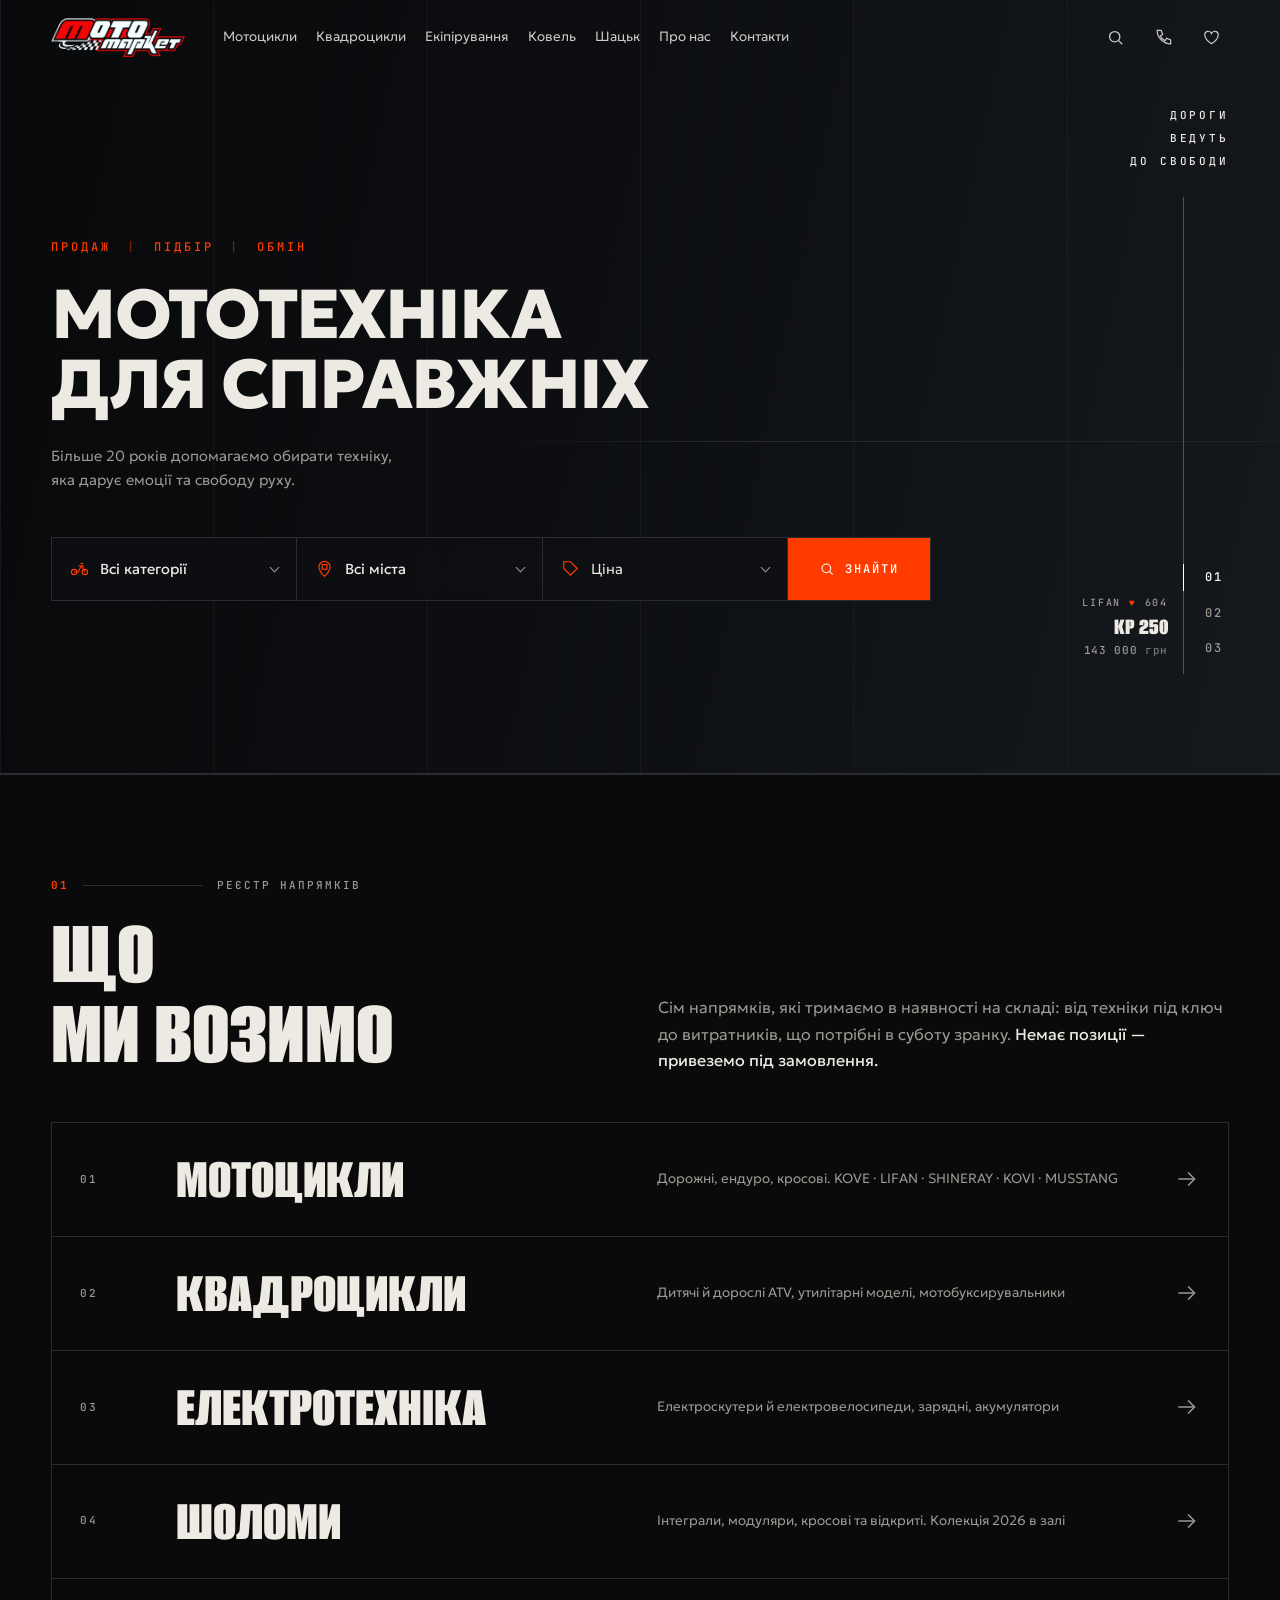
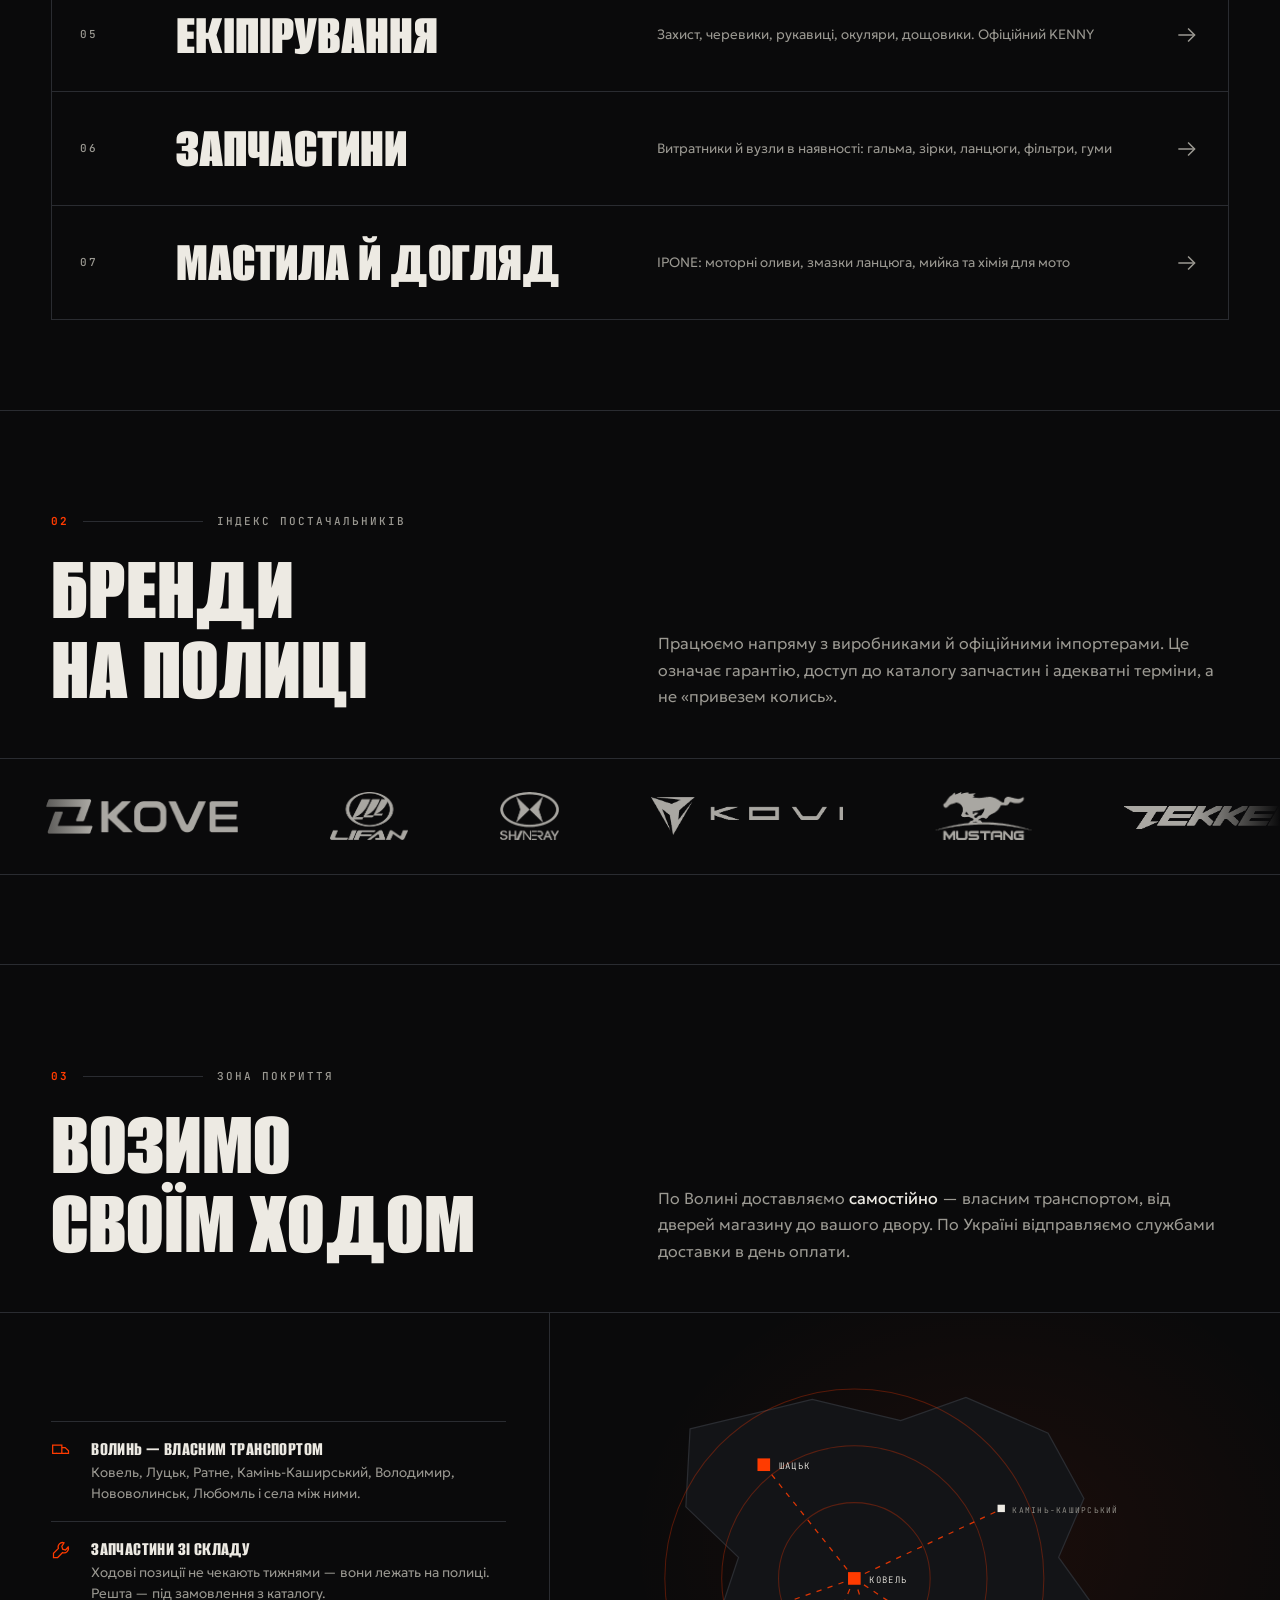
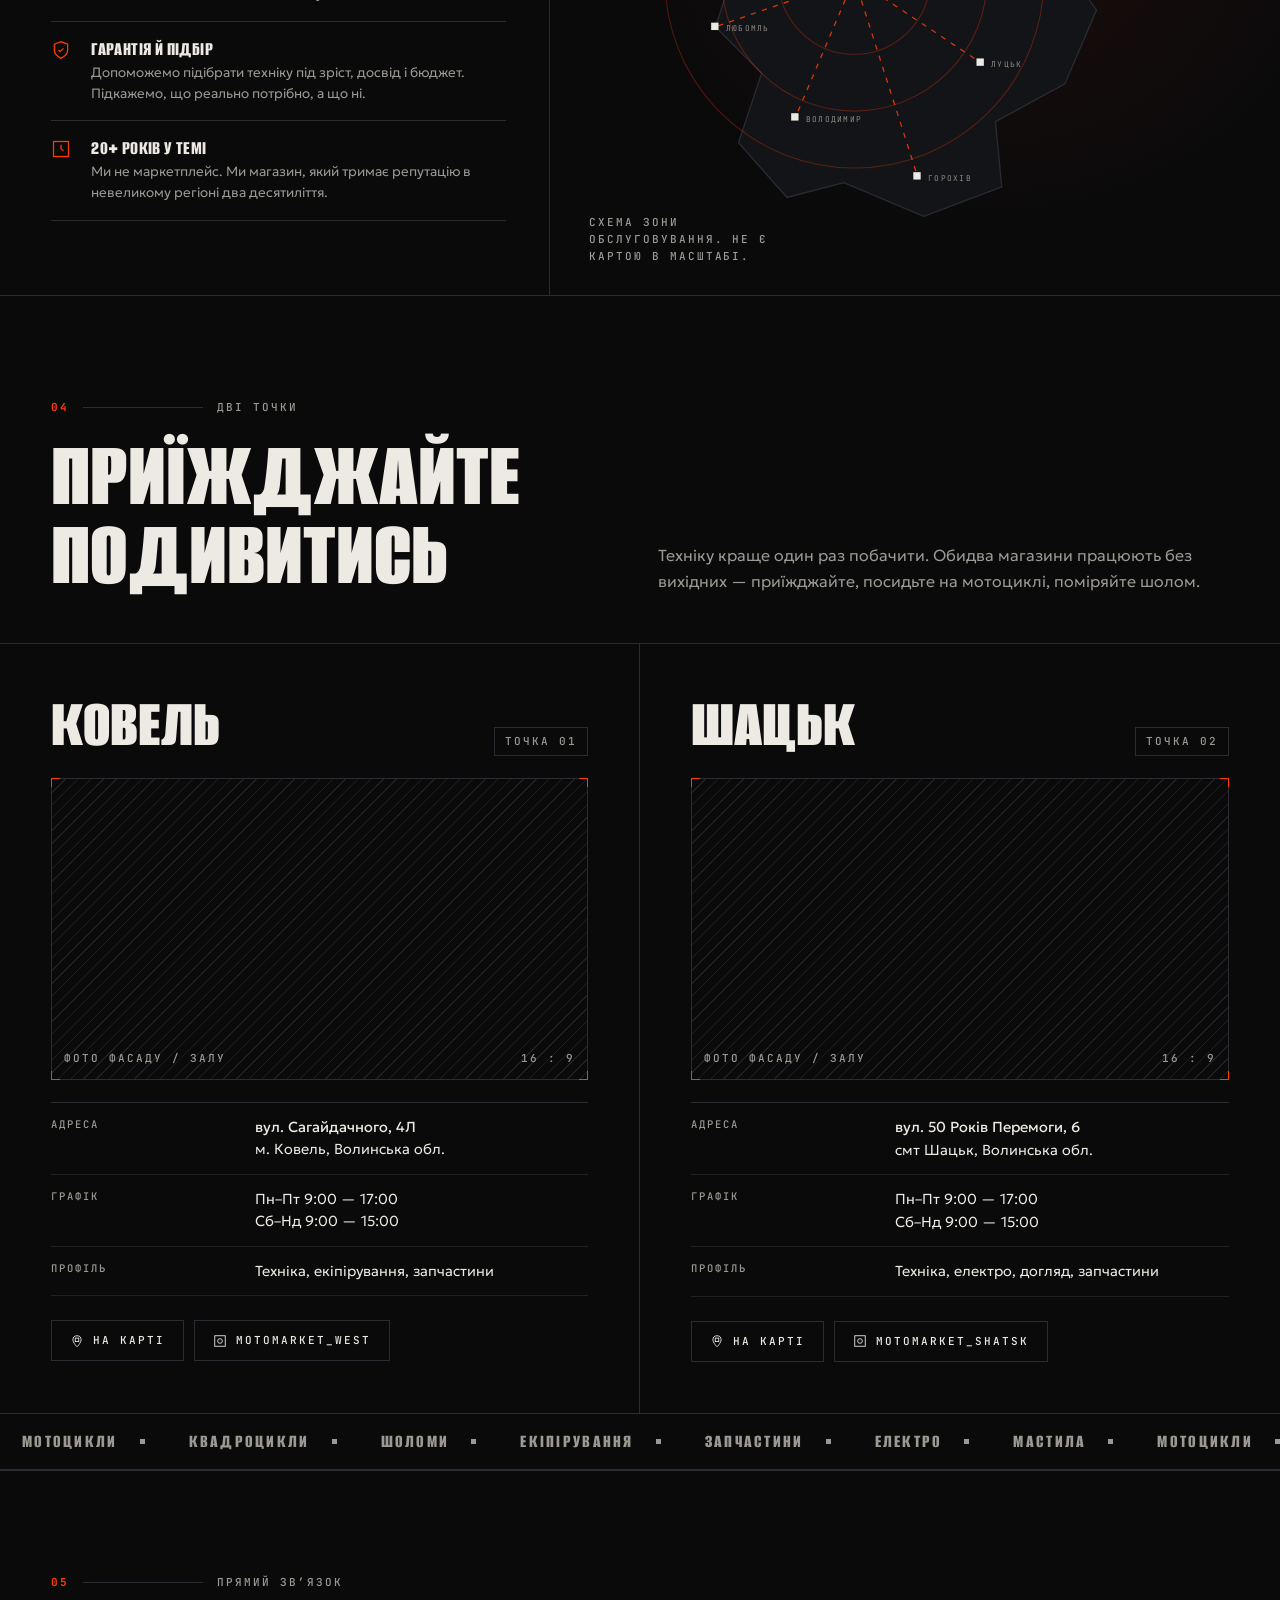
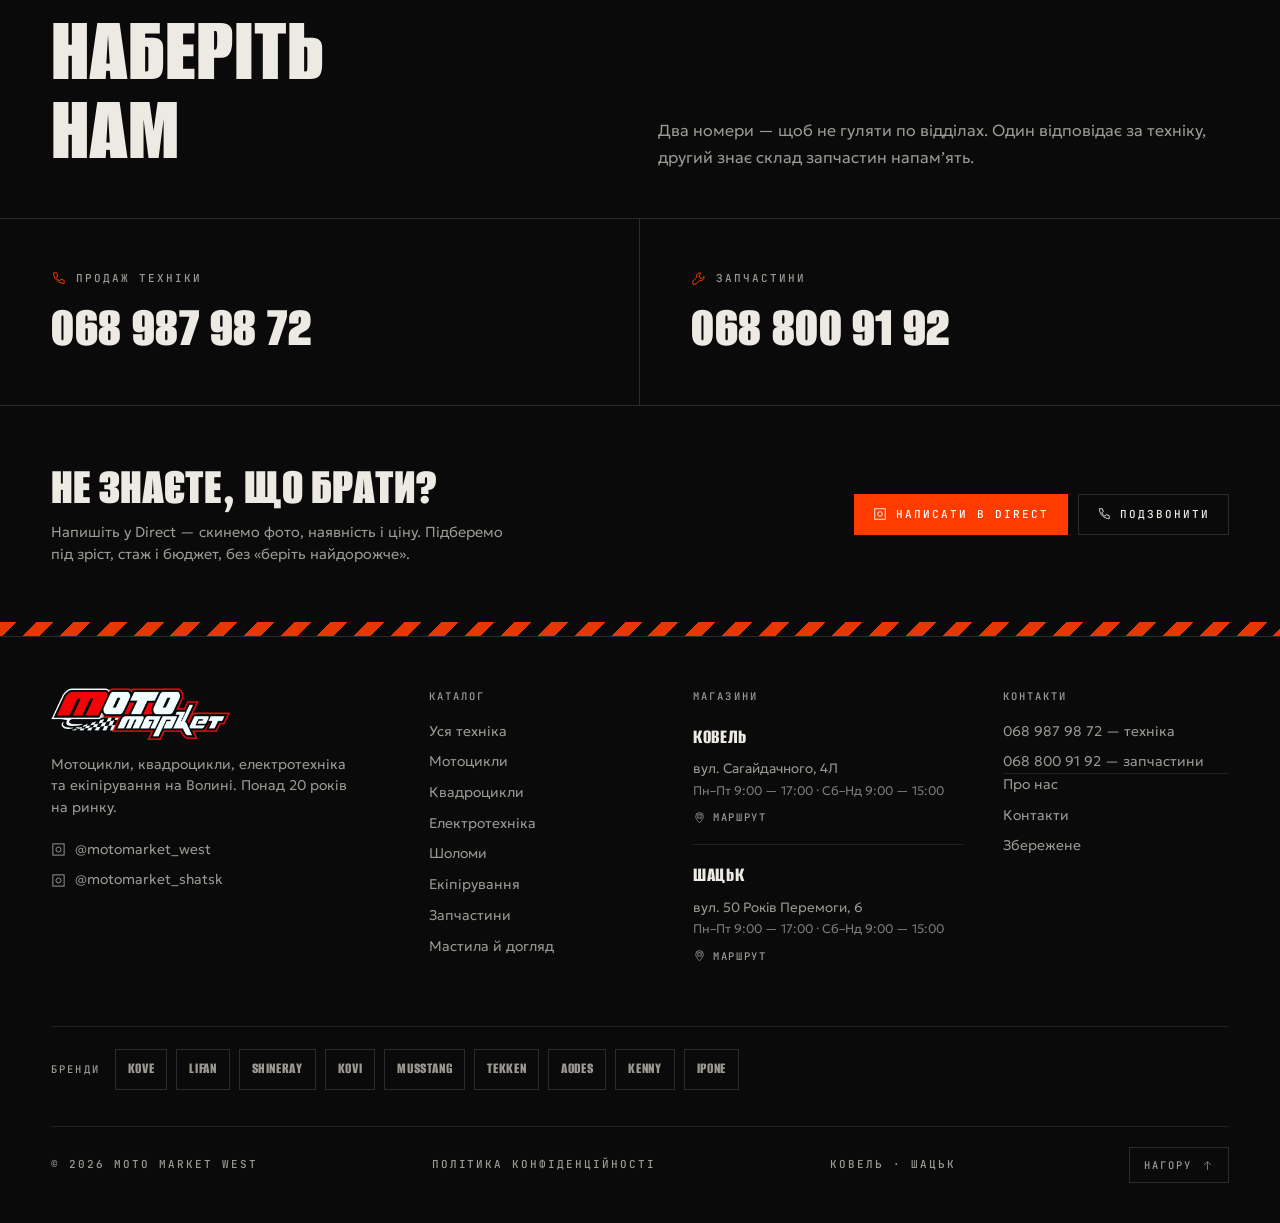
==== commit ea28b238: "Логотип, стрічка брендів, розгорнуті характеристики й фільтри Логотип: справжній знак магазину з вир" ====
--- a/index.html
+++ b/index.html
@@ -21,8 +21,7 @@
 <!-- ========================= ШАПКА ============================ -->
 <header class="topbar" id="topbar">
   <a class="brandmark" href="#top" aria-label="Moto Market West">
-    <svg class="glyph"><use href="#i-mark"/></svg>
-    <span class="wm"><b>Moto</b><b>Market</b></span>
+    <img src="logo.png" alt="Мото Маркет" width="600" height="172">
   </a>
   <nav class="nav">
     <a href="tehnika.html?cat=moto">Мотоцикли</a>
@@ -99,7 +98,12 @@
             <input type="range" data-rng="min" min="0" max="700000" step="5000" value="0" aria-label="Ціна від">
             <input type="range" data-rng="max" min="0" max="700000" step="5000" value="700000" aria-label="Ціна до">
           </div>
-          <div class="pop-ends mono"><span>0</span><span>700 000+</span></div>
+          <div class="pop-nums">
+            <input type="text" inputmode="numeric" data-num="min" placeholder="від" aria-label="Ціна від">
+            <span class="dash">—</span>
+            <input type="text" inputmode="numeric" data-num="max" placeholder="до" aria-label="Ціна до">
+            <span class="cur mono">грн</span>
+          </div>
         </div>
       </div>
       <button class="find" type="submit"><svg><use href="#i-search"/></svg>Знайти</button>
@@ -186,17 +190,10 @@
     <p class="sec-lead rv">Працюємо напряму з виробниками й офіційними імпортерами. Це означає гарантію, доступ до каталогу запчастин і адекватні терміни, а не «привезем колись».</p>
   </div>
 
-  <div class="brands">
-    <a class="brand rv" href="#contacts"><span class="b-n">01 · Техніка</span><span class="b-w">Kove</span></a>
-    <a class="brand rv" href="#contacts"><span class="b-n">02 · Техніка</span><span class="b-w">Lifan</span></a>
-    <a class="brand rv" href="#contacts"><span class="b-n">03 · Техніка</span><span class="b-w">Shineray</span></a>
-    <a class="brand rv" href="#contacts"><span class="b-n">04 · Техніка</span><span class="b-w">Kovi</span></a>
-    <a class="brand rv" href="#contacts"><span class="b-n">05 · Техніка</span><span class="b-w">Musstang</span></a>
-    <a class="brand rv" href="#contacts"><span class="b-n">06 · Техніка</span><span class="b-w">Tekken</span></a>
-    <a class="brand rv" href="#contacts"><span class="b-n">07 · Техніка</span><span class="b-w">Odes</span></a>
-    <a class="brand rv" href="#contacts"><span class="b-n">08 · Екіп</span><span class="b-w">Kenny</span></a>
-    <a class="brand rv" href="#contacts"><span class="b-n">09 · Хімія</span><span class="b-w">Ipone</span></a>
-    <a class="brand muted rv" href="#contacts"><span class="b-n">10 · Запит</span><span class="b-w">Та інші</span></a>
+
+  <!-- стрічка логотипів під сіткою: наповнюється з BRAND_LOGOS унизу сторінки -->
+  <div class="bmarq" id="brandMarq" aria-label="Бренди, з якими працюємо">
+    <div class="bmarq-track" id="brandTrack"></div>
   </div>
 </section>
 
@@ -373,9 +370,8 @@
 
     <div>
       <a class="brandmark" href="index.html">
-        <svg class="glyph"><use href="#i-mark"/></svg>
-        <span class="wm"><b>Moto</b><b>Market</b></span>
-      </a>
+    <img src="logo.png" alt="Мото Маркет" width="600" height="172">
+  </a>
       <p class="dim" style="max-width:34ch;font-size:14px;margin:14px 0 0">Мотоцикли, квадроцикли, електротехніка та екіпірування на Волині. Понад 20 років на ринку.</p>
       <div class="f-ig">
         <a href="https://www.instagram.com/motomarket_west/" target="_blank" rel="noopener"><svg><use href="#i-ig"/></svg>@motomarket_west</a>
@@ -436,7 +432,7 @@
     <a href="tehnika.html?q=KOVI">Kovi</a>
     <a href="tehnika.html?q=MUSSTANG">Musstang</a>
     <a href="tehnika.html?q=TEKKEN">Tekken</a>
-    <a href="tehnika.html?q=ODES">Odes</a>
+    <a href="tehnika.html?q=AODES">Aodes</a>
     <a href="tehnika.html?q=KENNY">Kenny</a>
     <a href="tehnika.html?q=IPONE">Ipone</a>
   </div>
@@ -444,7 +440,7 @@
   <div class="foot-bot mono">
     <span>© <span id="yr">2026</span> Moto Market West</span>
     <a class="f-legal" href="#" data-soon>Політика конфіденційності</a>
-    <span>Ковель · Шацьк · Волинь</span>
+    <span>Ковель · Шацьк</span>
     <button class="to-top" type="button" data-to-top>Нагору<svg><use href="#i-arrow"/></svg></button>
   </div>
 </footer>
@@ -512,6 +508,47 @@
 
   build();
   MM.onCounts(build);   // прийшли справжні лічильники з сервера — перебудувати
+
+  /* ------------------------------------------------------------------
+     Стрічка логотипів брендів. Поки файлу немає — у стрічці їде назва,
+     щойн файл зʼявиться в теці brands/ — сама підставиться картинка.
+     ------------------------------------------------------------------ */
+  var BRAND_LOGOS = [
+    {n:'KOVE',     f:'brands/kove.png'},
+    {n:'LIFAN',    f:'brands/lifan.png'},
+    {n:'SHINERAY', f:'brands/shineray.png'},
+    {n:'KOVI',     f:'brands/kovi.png'},
+    {n:'MUSSTANG', f:'brands/musstang.png'},
+    {n:'TEKKEN',   f:'brands/tekken.png'},
+    {n:'AODES',    f:'brands/aodes.png'},
+    {n:'KENNY',    f:'brands/kenny.png'},
+    {n:'IPONE',    f:'brands/ipone.png'}
+  ];
+
+  var track = document.getElementById('brandTrack');
+  function brandMark(b, dup){
+    var a = document.createElement('a');
+    a.className = 'bmark';
+    a.href = 'tehnika.html?q=' + encodeURIComponent(b.n);
+    a.title = b.n;
+    if (dup){ a.setAttribute('aria-hidden', 'true'); a.tabIndex = -1; }
+    var img = document.createElement('img');
+    img.alt = b.n;
+    /* без lazy: інакше браузер не пробує вантажити те, що поза екраном,
+       і замість назви лишається порожнє місце */
+    img.onerror = function(){                       // файлу ще немає — лишаємо назву
+      var s = document.createElement('span');
+      s.textContent = b.n;
+      a.replaceChild(s, img);
+    };
+    img.src = b.f;
+    a.appendChild(img);
+    return a;
+  }
+  /* друга копія — щоб стрічка зациклювалась без стрибка */
+  [0, 1].forEach(function(pass){
+    BRAND_LOGOS.forEach(function(b){ track.appendChild(brandMark(b, pass === 1)); });
+  });
 
   /* --- ціна: повзунок «від — до» у випадному блоці --- */
   var fld = document.getElementById('priceFld');
--- a/style.css
+++ b/style.css
@@ -22,6 +22,9 @@
 }
 
 *,*::before,*::after{box-sizing:border-box;border-radius:0}
+/* будь-який елемент із hidden справді ховається:
+   інакше власне правило display:flex перебиває браузерне [hidden]{display:none} */
+[hidden]{display:none!important}
 html{scroll-behavior:smooth;-webkit-text-size-adjust:100%}
 body{
   margin:0;background:var(--ink);color:var(--paper);
@@ -32,6 +35,8 @@
 img{max-width:100%;display:block}
 a{color:inherit;text-decoration:none}
 button{font:inherit;color:inherit;background:none;border:0;cursor:pointer}
+/* прибирає затримку 300 мс і подвійний тап-зум на дотику */
+button,a,select,input,label,.chip,.step{touch-action:manipulation}
 ::selection{background:var(--sig);color:#fff}
 
 /* --- службові класи --------------------------------------- */
@@ -61,9 +66,10 @@
   transition:height .3s ease,background .3s ease,border-color .3s ease,backdrop-filter .3s ease;
 }
 .topbar.shrunk{height:58px;background:rgba(10,10,11,.95);backdrop-filter:blur(14px);border-bottom-color:var(--line)}
-.brandmark{display:flex;align-items:center;gap:11px}
-.brandmark .glyph{width:30px;height:30px;flex:none;color:var(--sig)}
-.brandmark .wm{display:grid;font-family:var(--f-disp);font-weight:900;font-size:clamp(15px,3.6vw,19px);letter-spacing:.07em;line-height:.94;text-transform:uppercase;white-space:nowrap}
+.brandmark{display:flex;align-items:center;flex:none}
+.brandmark img{display:block;width:auto;height:clamp(30px,3vw,42px);transition:height .3s ease}
+.topbar.shrunk .brandmark img{height:clamp(26px,2.4vw,32px)}
+footer .brandmark img{height:clamp(38px,4vw,54px)}
 .nav{display:flex;justify-content:flex-start;gap:clamp(10px,1.5vw,22px);padding-left:clamp(6px,1.4vw,26px)}
 .nav a{position:relative;display:flex;align-items:center;gap:6px;padding:8px 0;font-size:13.5px;white-space:nowrap;color:var(--paper);opacity:.86;transition:opacity .2s,color .2s}
 .nav a .cav{width:9px;height:9px;flex:none;color:var(--paper-dim)}
@@ -99,8 +105,10 @@
 .shell{padding-left:var(--pad);padding-right:var(--pad)}
 
 /* --- ГЕРОЙ --------------------------------------------------- */
-.hero{position:relative;min-height:clamp(560px,86svh,820px);display:flex;align-items:center;overflow:hidden;border-bottom:1px solid var(--line)}
-.hero-bg{position:absolute;inset:0;pointer-events:none;background:linear-gradient(102deg,#08090A 0%,#0C0E11 44%,#15181D 100%)}
+/* overflow тримає ФОН, а не сам герой — інакше випадний блок ціни
+   на телефоні обрізається нижнім краєм першого екрана */
+.hero{position:relative;min-height:clamp(560px,86svh,820px);display:flex;align-items:center;border-bottom:1px solid var(--line)}
+.hero-bg{position:absolute;inset:0;overflow:hidden;pointer-events:none;background:linear-gradient(102deg,#08090A 0%,#0C0E11 44%,#15181D 100%)}
 .hb-grid{
   position:absolute;inset:0;
   background-image:linear-gradient(90deg,var(--line-soft) 1px,transparent 1px);
@@ -134,7 +142,14 @@
 }
 .fld{position:relative;display:flex;align-items:center;gap:11px;height:62px;padding:0 42px 0 18px;border-right:1px solid var(--line);cursor:pointer}
 .fld > svg{width:19px;height:19px;color:var(--sig);flex:none}
-.fld select{appearance:none;-webkit-appearance:none;width:100%;background:none;border:0;outline:none;cursor:pointer;color:var(--paper);font-family:var(--f-text);font-size:14.5px}
+/* select розтягнутий на все поле: інакше клік повз рядок тексту
+   лише фокусує його, а список не розкривається */
+.fld select{
+  position:absolute;inset:0;width:100%;height:100%;
+  padding:0 40px 0 48px;
+  appearance:none;-webkit-appearance:none;background:none;border:0;outline:none;cursor:pointer;
+  color:var(--paper);font-family:var(--f-text);font-size:14.5px;
+}
 .fld select option{background:#111318;color:var(--paper)}
 .fld::after{
   content:"";position:absolute;right:18px;top:calc(50% - 5px);width:7px;height:7px;
@@ -247,6 +262,29 @@
 .brand:hover::after{opacity:1}
 .brand.muted .b-w{color:var(--paper-dim);font-weight:600}
 .brand.muted:hover{background:var(--steel-2);color:var(--paper)}
+
+/* --- стрічка логотипів брендів ------------------------------ */
+.bmarq{position:relative;overflow:hidden;border-top:1px solid var(--line);border-bottom:1px solid var(--line);margin-bottom:clamp(50px,7vw,96px)}
+/* краї розчиняються у фоні, щоб логотипи не обрізались різко */
+.bmarq::before,.bmarq::after{content:"";position:absolute;top:0;bottom:0;width:clamp(40px,7vw,120px);z-index:2;pointer-events:none}
+.bmarq::before{left:0;background:linear-gradient(90deg,var(--ink),transparent)}
+.bmarq::after{right:0;background:linear-gradient(270deg,var(--ink),transparent)}
+.bmarq-track{display:flex;width:max-content;animation:bslide 40s linear infinite}
+.bmarq:hover .bmarq-track{animation-play-state:paused}
+@keyframes bslide{to{transform:translateX(-50%)}}
+.bmark{
+  flex:none;display:flex;align-items:center;justify-content:center;
+  height:clamp(78px,9vw,120px);padding:0 clamp(26px,3.6vw,60px);
+  opacity:.7;transition:opacity .25s;
+}
+.bmark:hover{opacity:1}
+/* два типи логотипів: широкі написи й компактні емблеми.
+   Обмеження підібрані так, щоб їхня оптична висота збігалась */
+.bmark img{max-height:42%;max-width:clamp(140px,15vw,220px);width:auto;display:block}
+.bmark span{
+  font-family:var(--f-disp);font-weight:900;font-size:clamp(22px,2.4vw,36px);
+  letter-spacing:.05em;text-transform:uppercase;white-space:nowrap;color:var(--paper);
+}
 
 /* --- 03 ДОСТАВКА -------------------------------------------- */
 .cover{display:grid;grid-template-columns:minmax(0,.86fr) minmax(0,1.14fr);border-top:1px solid var(--line)}
--- a/pages.css
+++ b/pages.css
@@ -16,6 +16,24 @@
 .pop-head .v{color:var(--paper)}
 .pop-ends{display:flex;justify-content:space-between;color:var(--paper-dim);font-size:10px;margin-top:2px}
 
+/* поля, у які ціну можна вписати руками */
+.pop-nums{display:flex;align-items:center;gap:8px;margin-top:12px;min-width:0}
+.pop-nums input{
+  flex:1 1 0;min-width:0;padding:11px 12px;
+  background:#0A0B0D;border:1px solid var(--line);color:var(--paper);
+  font-family:var(--f-mono);font-weight:500;font-size:12px;letter-spacing:.06em;outline:none;
+  transition:border-color .2s;
+}
+.pop-nums input:focus{border-color:var(--sig)}
+.pop-nums input::placeholder{color:var(--paper-dim);font-size:10.5px;letter-spacing:.14em;text-transform:uppercase}
+.pop-nums .dash{flex:none;color:var(--paper-dim)}
+.pop-nums .cur{flex:none;color:var(--paper-dim);font-size:10.5px;letter-spacing:.16em}
+/* у рядку фільтрів каталогу поля стоять поруч із повзунком, а не під ним;
+   «грн» тут зайве — його вже видно в підписі рядка */
+.fslider .pop-nums{margin-top:0;flex:0 0 172px;gap:6px}
+.fslider .pop-nums input{padding:9px 8px;font-size:11px;letter-spacing:0}
+.fslider .pop-nums .cur{display:none}
+
 .rng{position:relative;height:32px}
 .rng-rail{position:absolute;top:15px;left:0;right:0;height:2px;background:var(--line)}
 .rng-fill{position:absolute;top:15px;height:2px;background:var(--sig)}
@@ -61,13 +79,16 @@
 .chip:hover{color:var(--paper)}
 .chip.on{background:var(--sig);color:#fff}
 
-.fbar{display:grid;grid-template-columns:minmax(190px,.75fr) minmax(0,1.45fr) auto;border:1px solid var(--line);margin:0 var(--pad) clamp(26px,4vw,44px)}
-.fbar .fld{height:66px;border-right:1px solid var(--line)}
-.fslider{display:flex;align-items:center;gap:clamp(12px,1.6vw,22px);padding:0 clamp(16px,2vw,24px);border-right:1px solid var(--line)}
+/* гнучкий рядок, а не сітка: полів побільшало, і частина з них
+   ховається залежно від напрямку — колонки не мають лишати порожнеч */
+.fbar{display:flex;flex-wrap:wrap;border:1px solid var(--line);margin:0 var(--pad) clamp(26px,4vw,44px)}
+/* селекти не розтягуються — місце потрібне повзунку з полями ціни */
+.fbar .fld{flex:0 1 232px;min-width:0;height:66px;border-right:1px solid var(--line)}
+.fslider{flex:1 1 340px;min-width:0;display:flex;align-items:center;gap:clamp(10px,1.2vw,18px);padding:0 clamp(14px,1.6vw,20px);border-right:1px solid var(--line)}
 .fslider .rng{flex:1;min-width:120px}
 .fslider .k{font-family:var(--f-mono);font-weight:500;font-size:11px;letter-spacing:.16em;text-transform:uppercase;color:var(--paper-dim);white-space:nowrap}
 .fslider .v{font-family:var(--f-mono);font-weight:500;font-size:11px;letter-spacing:.06em;color:var(--paper);white-space:nowrap}
-.fcount{display:flex;align-items:center;padding:0 clamp(16px,2vw,26px);font-family:var(--f-mono);font-weight:500;font-size:11px;letter-spacing:.16em;text-transform:uppercase;color:var(--paper-dim);white-space:nowrap}
+.fcount{flex:0 0 auto;display:flex;align-items:center;padding:0 clamp(16px,2vw,26px);font-family:var(--f-mono);font-weight:500;font-size:11px;letter-spacing:.16em;text-transform:uppercase;color:var(--paper-dim);white-space:nowrap}
 .fcount b{color:var(--paper);font-weight:500;margin-right:6px}
 
 /* ---------------- СІТКА КАРТОК ---------------- */
@@ -130,6 +151,26 @@
 .btn-like svg{width:15px;height:15px}
 .btn-like:hover{border-color:var(--paper)}
 .btn-like.on{background:var(--sig);border-color:var(--sig);color:#fff;--hf:currentColor}
+/* меню «поділитись» — відкривається просто під кнопкою */
+.share-wrap{position:relative;display:inline-flex}
+.share-pop{
+  position:absolute;top:calc(100% + 6px);left:0;z-index:40;min-width:min(240px,80vw);
+  display:grid;background:#0F1115;border:1px solid var(--line);
+}
+.share-row{
+  text-align:left;padding:13px 16px;border-bottom:1px solid var(--line-soft);color:var(--paper-dim);
+  font-family:var(--f-mono);font-weight:500;font-size:11px;letter-spacing:.16em;text-transform:uppercase;
+  transition:background .18s,color .18s;
+}
+.share-row:last-child{border-bottom:0}
+.share-row:hover{background:var(--sig);color:#fff}
+/* горизонтальну позицію доводить скрипт: кнопка може стояти будь-де в рядку,
+   тому меню зсувається рівно настільки, щоб не вилізти за край екрана */
+
+/* характеристики групами */
+.spec-group + .spec-group{margin-top:clamp(24px,2.8vw,38px)}
+.spec-group h3{margin:0 0 6px;font-family:var(--f-mono);font-weight:700;font-size:11px;letter-spacing:.2em;text-transform:uppercase;color:var(--sig)}
+
 .p-desc{margin:0 0 26px;color:var(--paper-dim);font-size:15px;line-height:1.72}
 .p-desc b{color:var(--paper);font-weight:400}
 
@@ -142,7 +183,7 @@
   .prod-media{border-right:0;border-bottom:1px solid var(--line);padding-right:var(--pad)}
   .prod-info{padding-left:var(--pad)}
   .phead{grid-template-columns:1fr}
-  .fbar{grid-template-columns:1fr}
+  .fbar > *{flex:1 1 100%}
   .fbar .fld{border-right:0;border-bottom:1px solid var(--line)}
   .fslider{border-right:0;border-bottom:1px solid var(--line);padding:16px clamp(16px,2vw,24px)}
   .fcount{padding:16px clamp(16px,2vw,24px)}
@@ -270,11 +311,18 @@
 .srch-none{color:var(--paper-dim);font-size:15px;line-height:1.7;padding-top:22px}
 .srch-none a{color:var(--sig)}
 
-/* мітка активного пошуку в каталозі */
+/* мітка активного пошуку в каталозі — знімається одним дотиком */
 .qtag{display:flex;flex-wrap:wrap;align-items:center;gap:10px;margin:0 var(--pad) 18px;color:var(--paper-dim)}
-.qtag b{color:var(--paper);font-weight:500}
-.qtag a{display:inline-flex;align-items:center;gap:7px;border:1px solid var(--line);padding:6px 11px;color:var(--paper-dim)}
-.qtag a:hover{background:var(--sig);border-color:var(--sig);color:#fff}
+.qtag .k{font-family:var(--f-mono);font-weight:500;font-size:10.5px;letter-spacing:.2em;text-transform:uppercase}
+.qchip{
+  display:inline-flex;align-items:center;gap:11px;min-height:38px;padding:8px 13px;
+  border:1px solid var(--sig);color:var(--paper);
+  font-family:var(--f-mono);font-weight:500;font-size:11px;letter-spacing:.14em;text-transform:uppercase;
+  transition:background .2s,color .2s;
+}
+.qchip .x{color:var(--sig);font-size:13px;line-height:1;transition:color .2s}
+.qchip:hover{background:var(--sig);color:#fff}
+.qchip:hover .x{color:#fff}
 
 /* ============================================================
    ПРО НАС / КОНТАКТИ
@@ -337,3 +385,50 @@
   .sr{flex-direction:column;align-items:flex-start;gap:8px}
   .cb-form{grid-template-columns:1fr}
 }
+
+/* ============================================================
+   МОБІЛЬНА ЗРУЧНІСТЬ
+   Головне: у повзунок ціни треба попадати пальцем, а не мишею,
+   і чипи категорій мають гортатись, а не ламатись у три ряди.
+   ============================================================ */
+
+/* чипи категорій — одна стрічка з горизонтальним гортанням */
+@media (max-width:900px){
+  .chips{
+    flex-wrap:nowrap;overflow-x:auto;overscroll-behavior-x:contain;
+    -webkit-overflow-scrolling:touch;scrollbar-width:none;
+  }
+  .chips::-webkit-scrollbar{display:none}
+  .chip{flex:none;white-space:nowrap;padding:15px 18px}
+}
+
+@media (max-width:720px){
+  /* повзунок: широкі ручки й висока смуга, щоб палець попадав */
+  .rng{height:48px}
+  .rng-rail,.rng-fill{top:23px;height:3px}
+  .rng input{height:48px}
+  .rng input::-webkit-slider-thumb{width:26px;height:34px}
+  .rng input::-moz-range-thumb{width:26px;height:34px}
+
+  /* випадний блок ціни на всю ширину поля */
+  .pop{left:-1px;right:-1px;min-width:0;padding:16px 16px 18px}
+  .pop-head{flex-wrap:wrap;gap:4px 12px}
+
+  /* рядок фільтра ціни: підпис, потім поля вводу, потім повзунок — кожне своїм рядком */
+  .fslider{flex-wrap:wrap;gap:8px 12px;padding:14px clamp(16px,2vw,24px) 6px}
+  .fslider .pop-nums{flex:1 0 100%;order:2;min-width:0}
+  .fslider .pop-nums input{padding:12px 12px;font-size:13px}
+  .fslider .rng{flex:1 0 100%;order:3;min-width:0}
+
+  /* дотикові цілі не менші за 44 px */
+  .fld{height:58px}
+  .find{height:58px}
+  .btn-sq{padding:14px 18px}
+  .tool{width:42px;height:42px}
+  .c-go{width:40px;height:40px}
+  .like{height:48px;min-width:48px}
+  .srch-tip{padding:10px 14px}
+  .to-top{padding:12px 16px}
+  .qchip{min-height:44px;padding:11px 14px}
+  .sr{padding:18px 0}
+}
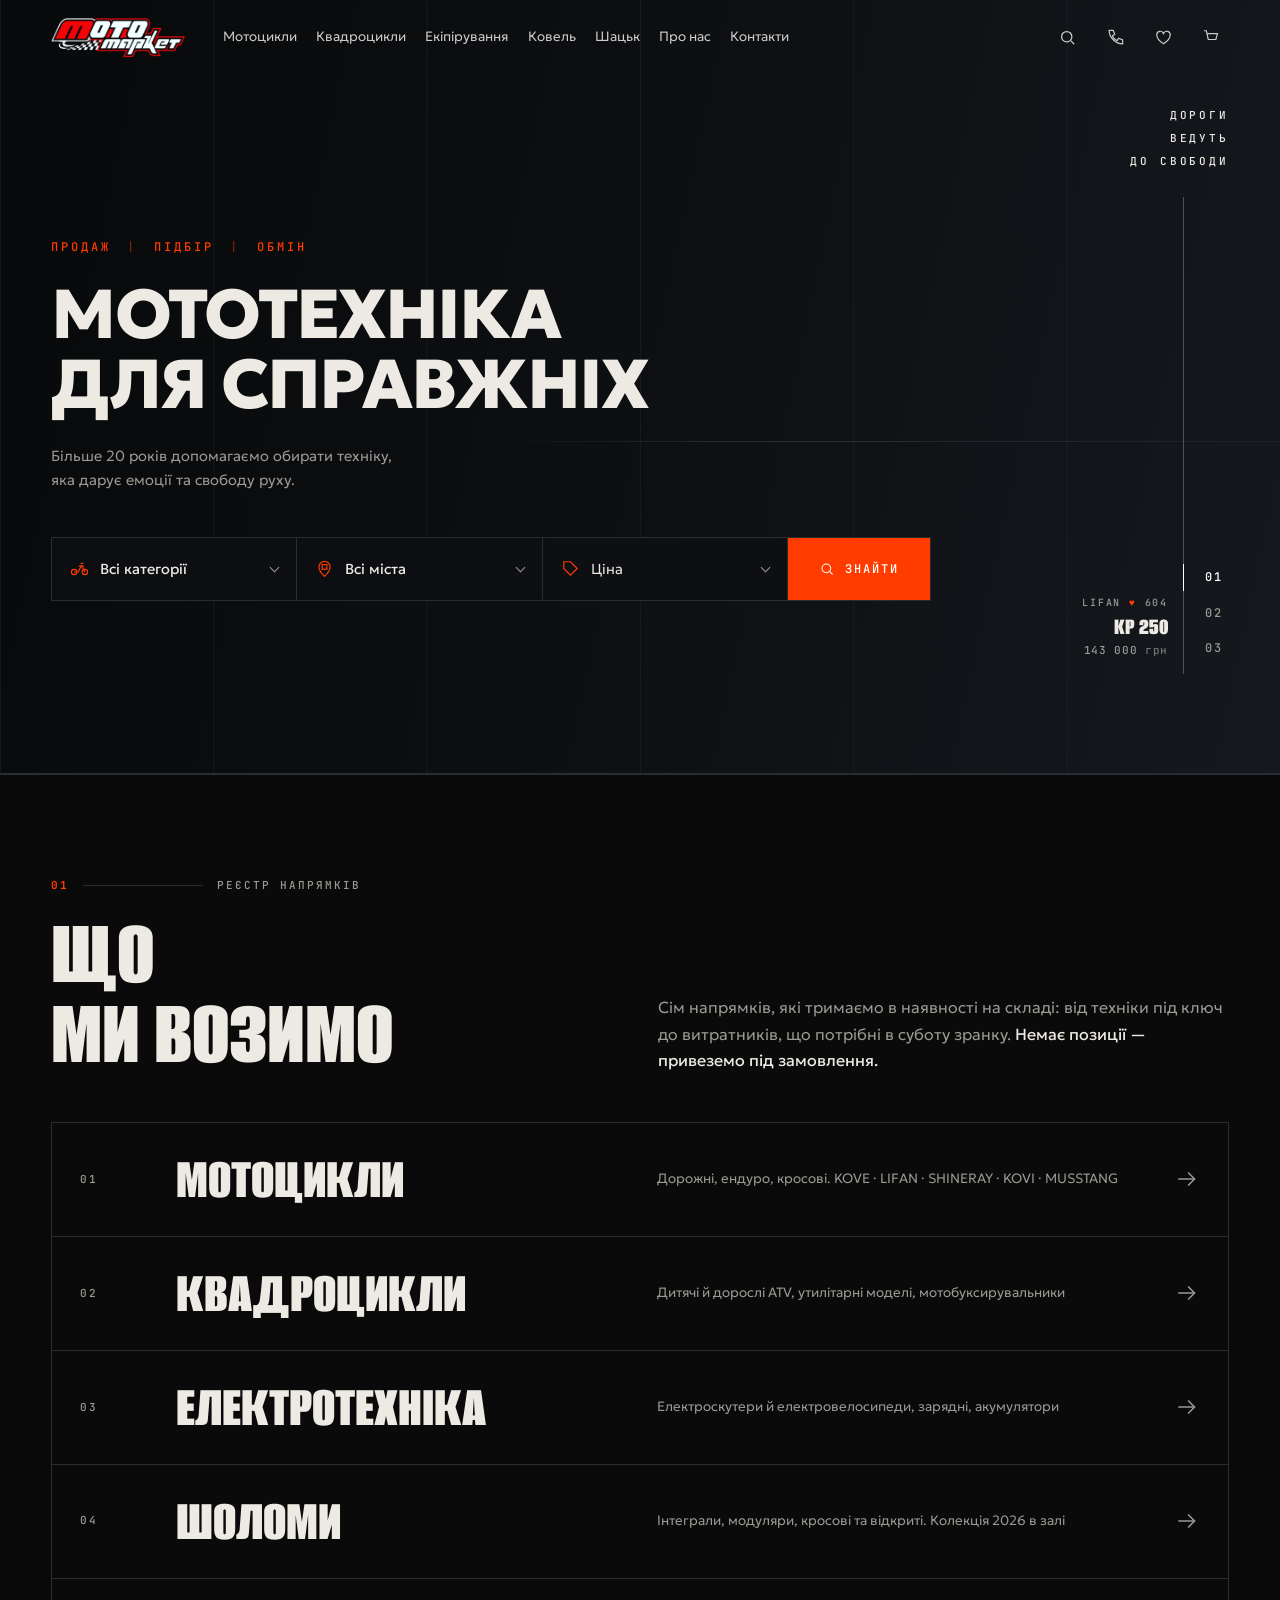
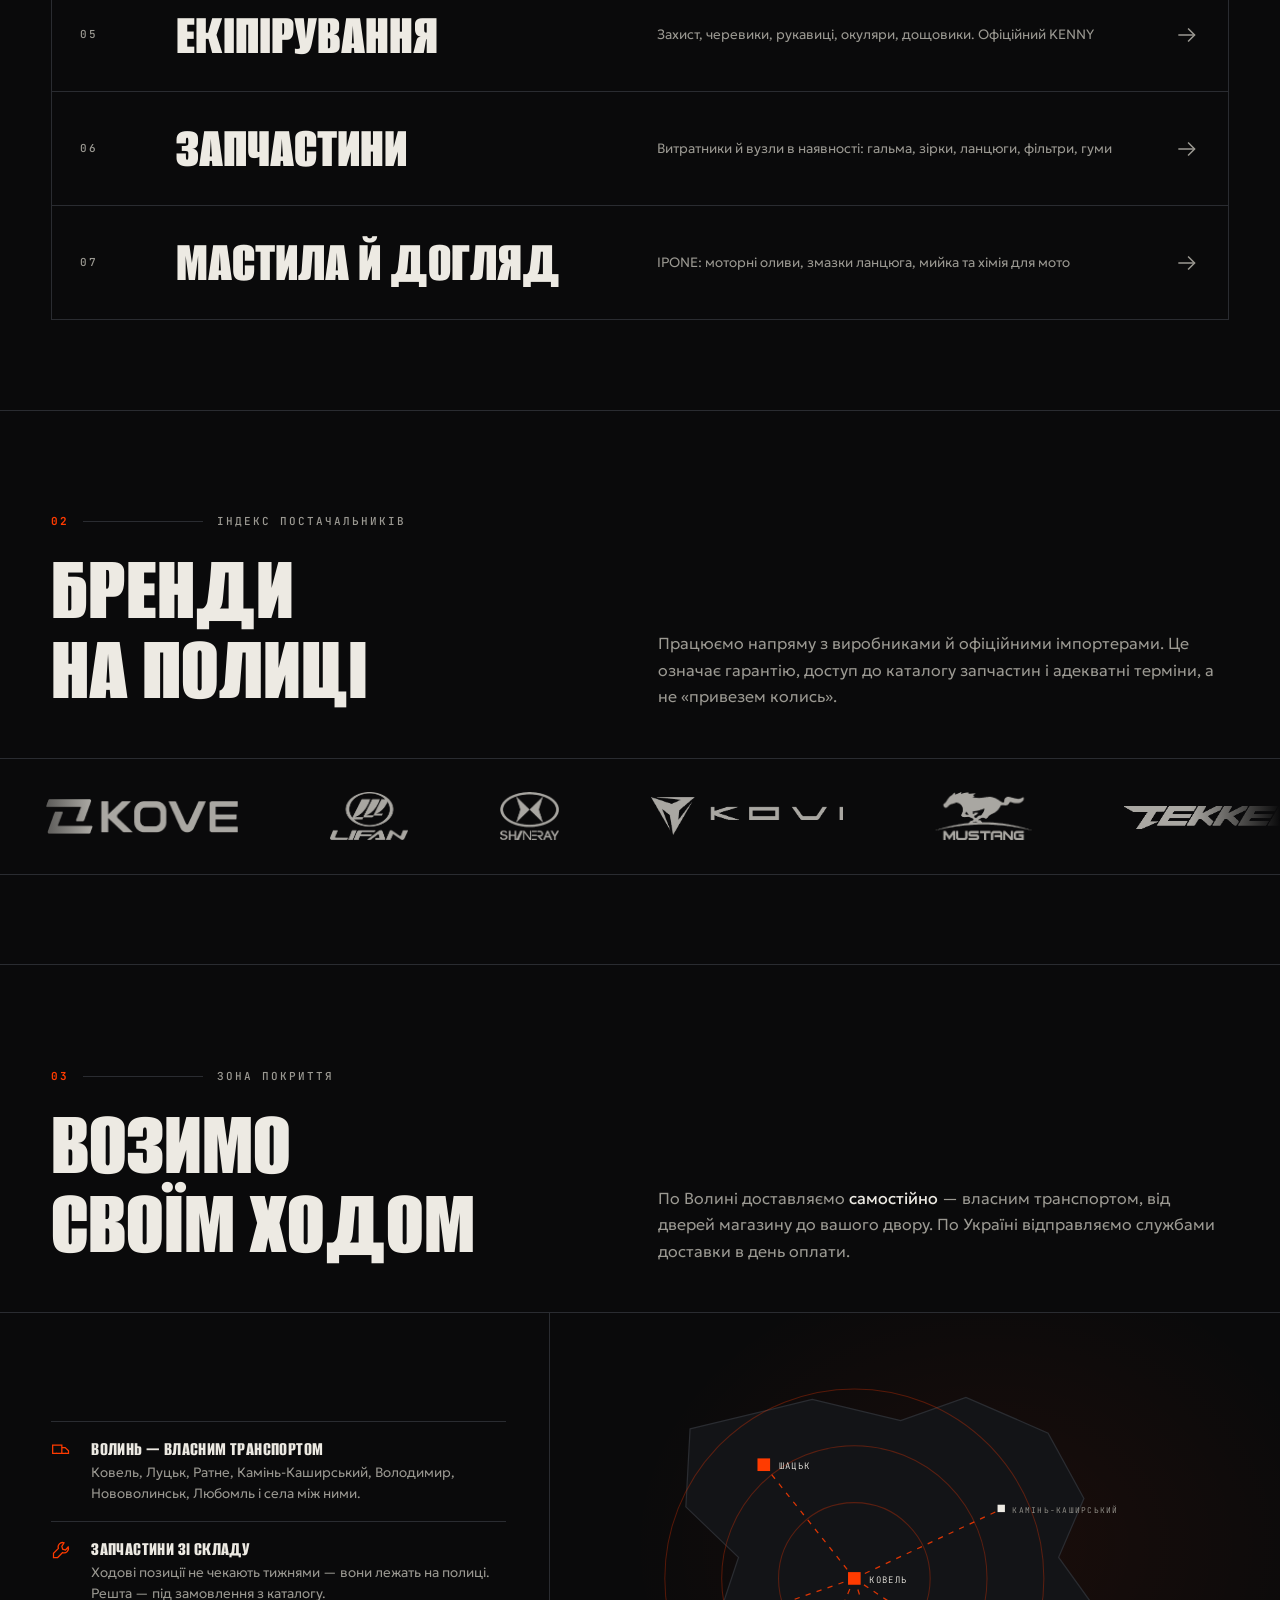
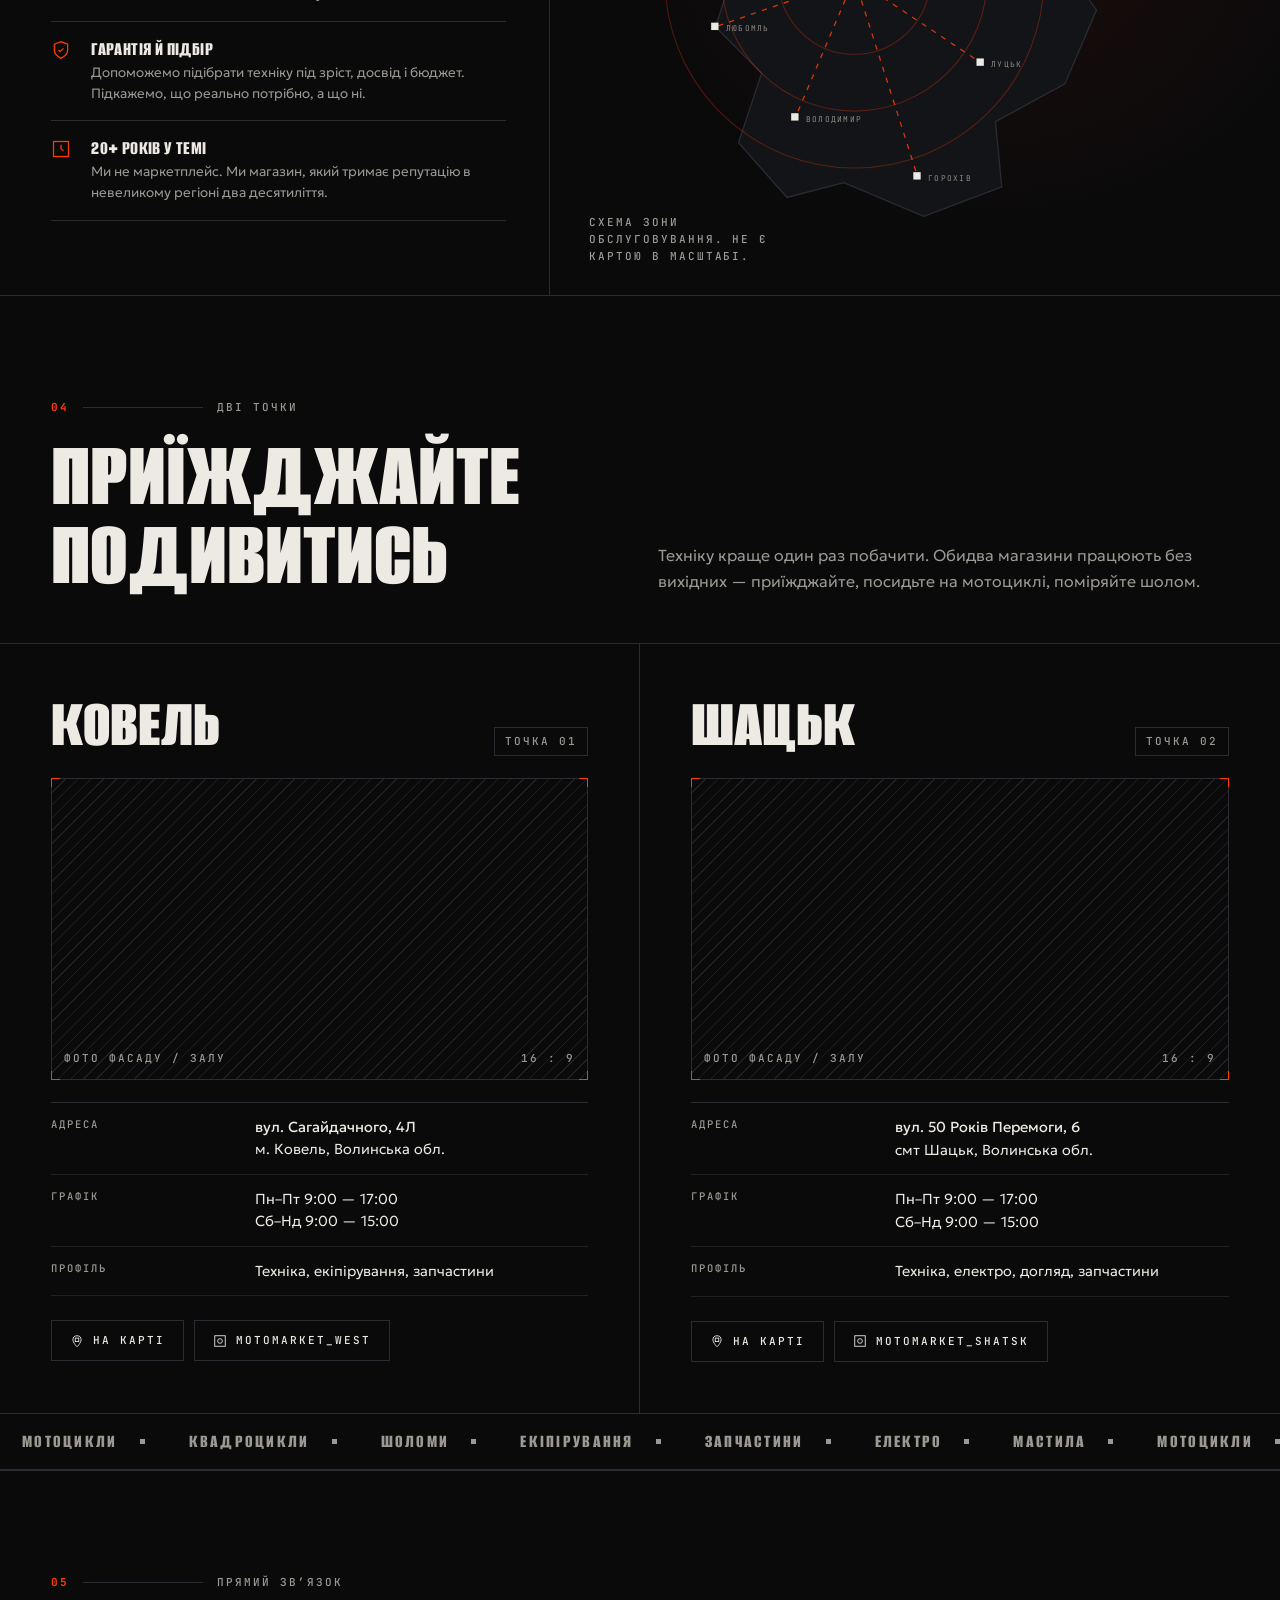
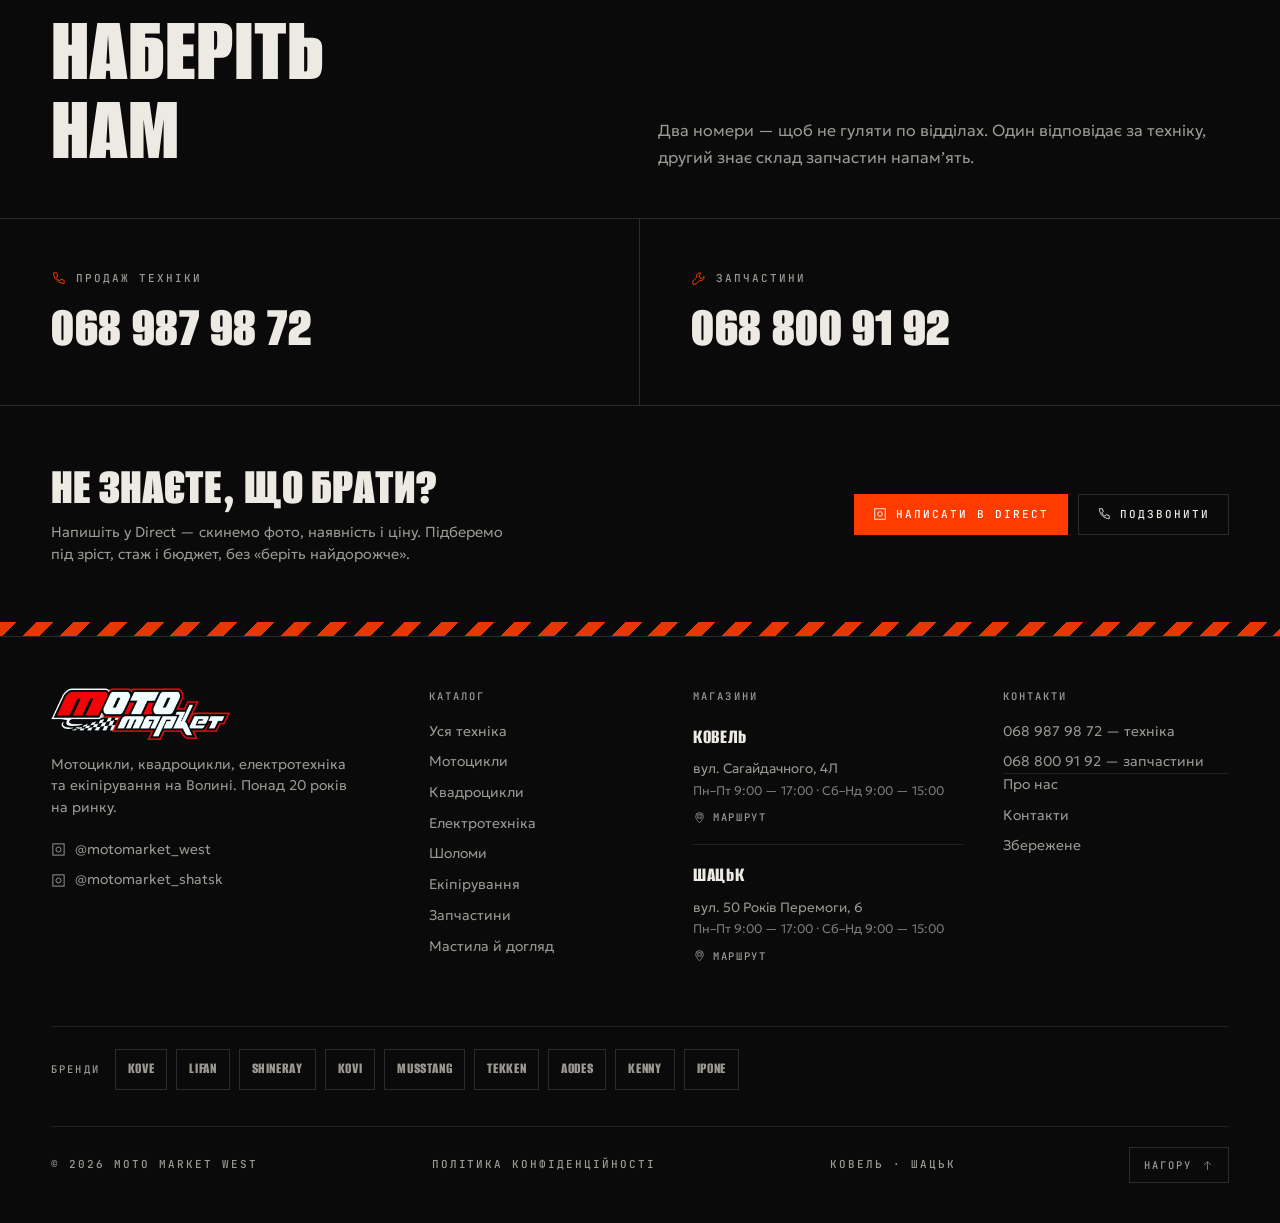
==== commit 52e26010: "Кошик: збір позицій в одну заявку Замовник не хотів заповнювати форму на кожну позицію. Тепер є коши" ====
--- a/index.html
+++ b/index.html
@@ -36,6 +36,7 @@
     <button class="tool" type="button" data-search-open aria-label="Пошук"><svg><use href="#i-search"/></svg></button>
     <a class="tool" href="kontakty.html" aria-label="Контакти"><svg><use href="#i-phone"/></svg></a>
     <a class="tool" href="zberezhene.html" aria-label="Збережене"><svg><use href="#i-heart"/></svg><i class="badge" data-fav-count hidden>0</i></a>
+    <a class="tool" href="koshyk.html" aria-label="Кошик"><svg><use href="#i-cart"/></svg><i class="badge" data-cart-count hidden>0</i></a>
     <button class="burger" id="burger" aria-label="Меню"><span></span></button>
   </div>
 </header>
@@ -46,6 +47,7 @@
   <a href="pro-nas.html">Про нас</a>
   <a href="kontakty.html">Контакти</a>
   <a href="zberezhene.html">Збережене</a>
+  <a href="koshyk.html">Кошик</a>
   <a href="#brands">Бренди</a>
   <a href="#delivery">Доставка</a>
 </div>
--- a/pages.css
+++ b/pages.css
@@ -92,13 +92,20 @@
 .fcount b{color:var(--paper);font-weight:500;margin-right:6px}
 
 /* ---------------- СІТКА КАРТОК ---------------- */
+/* картки стоять окремими блоками з проміжком, а не суцільною решіткою */
 .grid{
   display:grid;grid-template-columns:repeat(4,1fr);
-  border-top:1px solid var(--line);border-left:1px solid var(--line);
+  gap:clamp(12px,1.4vw,20px);
   margin:0 var(--pad) clamp(56px,8vw,110px);
 }
-.card{position:relative;display:flex;flex-direction:column;border-right:1px solid var(--line);border-bottom:1px solid var(--line);transition:background .25s}
-.card:hover{background:var(--steel)}
+/* тло картки трохи світліше за сторінку — інакше вона зливається з фоном
+   і проміжків просто не видно, навіть коли вони є */
+.card{
+  position:relative;display:flex;flex-direction:column;
+  background:#101216;border:1px solid #24272D;
+  transition:background .25s,border-color .25s;
+}
+.card:hover{background:#171A1F;border-color:#33373F}
 .shot{position:relative;display:block;aspect-ratio:4/3;border-bottom:1px solid var(--line)}
 .shot .corner{position:absolute;width:9px;height:9px;border:1px solid var(--sig)}
 .shot .c1{left:7px;top:7px;border-right:0;border-bottom:0}
@@ -127,7 +134,7 @@
 .c-go{width:34px;height:34px;display:flex;align-items:center;justify-content:center;border:1px solid var(--line);color:var(--paper-dim);transition:background .2s,color .2s,border-color .2s}
 .c-go svg{width:16px;height:16px}
 .c-go:hover{background:var(--sig);border-color:var(--sig);color:#fff}
-.empty{grid-column:1 / -1;padding:clamp(40px,7vw,90px) 22px;text-align:center;color:var(--paper-dim);border-right:1px solid var(--line);border-bottom:1px solid var(--line)}
+.empty{grid-column:1 / -1;padding:clamp(40px,7vw,90px) 22px;text-align:center;color:var(--paper-dim);border:1px solid var(--line)}
 .empty b{display:block;font-family:var(--f-disp);font-weight:900;font-size:clamp(26px,3.4vw,44px);color:var(--paper);text-transform:uppercase;margin-bottom:10px}
 
 /* ---------------- СТОРІНКА МОДЕЛІ ---------------- */
@@ -432,3 +439,90 @@
   .qchip{min-height:44px;padding:11px 14px}
   .sr{padding:18px 0}
 }
+
+/* ============================================================
+   КОШИК
+   Це не онлайн-оплата, а збір позицій в одну заявку.
+   ============================================================ */
+.c-acts{display:flex;align-items:center;gap:8px}
+.c-cart{
+  width:34px;height:34px;display:flex;align-items:center;justify-content:center;
+  border:1px solid var(--line);color:var(--paper-dim);
+  transition:background .2s,color .2s,border-color .2s;
+}
+.c-cart svg{width:16px;height:16px}
+.c-cart:hover{background:var(--sig);border-color:var(--sig);color:#fff}
+.c-cart.on{background:var(--sig);border-color:var(--sig);color:#fff}
+
+.crt-list{border-top:1px solid var(--line);margin:0 var(--pad)}
+.crt-row{
+  display:grid;grid-template-columns:120px minmax(0,1fr) auto auto 44px;
+  align-items:center;gap:clamp(14px,2vw,26px);
+  padding:18px 0;border-bottom:1px solid var(--line);
+}
+.crt-shot{position:relative;display:block;aspect-ratio:4/3;border:1px solid var(--line)}
+.crt-shot .corner{position:absolute;width:8px;height:8px;border:1px solid var(--sig)}
+.crt-shot .c1{left:5px;top:5px;border-right:0;border-bottom:0}
+.crt-shot .c2{right:5px;top:5px;border-left:0;border-bottom:0}
+.crt-shot .c3{left:5px;bottom:5px;border-right:0;border-top:0}
+.crt-shot .c4{right:5px;bottom:5px;border-left:0;border-top:0}
+.crt-info{display:grid;gap:5px;min-width:0}
+.crt-brand{color:var(--paper-dim);font-size:10.5px;letter-spacing:.16em}
+.crt-name{font-family:var(--f-disp);font-weight:900;font-size:clamp(22px,2.2vw,32px);line-height:.94;text-transform:uppercase;transition:color .2s}
+.crt-name:hover{color:var(--sig)}
+.crt-spec{color:var(--paper-dim);font-size:13px}
+.crt-stock{color:var(--paper-dim);font-size:10px;letter-spacing:.14em}
+
+.crt-qty{display:flex;align-items:center;border:1px solid var(--line)}
+.crt-qty button{width:38px;height:42px;color:var(--paper-dim);font-size:17px;line-height:1;transition:background .2s,color .2s}
+.crt-qty button:hover{background:var(--sig);color:#fff}
+.crt-qty input{
+  width:46px;height:42px;text-align:center;background:none;border:0;border-left:1px solid var(--line);
+  border-right:1px solid var(--line);color:var(--paper);outline:none;
+  font-family:var(--f-mono);font-weight:500;font-size:13px;
+}
+.crt-sum{display:grid;justify-items:end;gap:3px;font-family:var(--f-disp);font-weight:800;font-size:24px;white-space:nowrap}
+.crt-sum em{font-style:normal;font-family:var(--f-mono);font-size:11px;letter-spacing:.12em;color:var(--paper-dim)}
+.crt-sum span{font-size:10px;letter-spacing:.1em;color:var(--paper-dim);font-weight:500}
+.crt-del{
+  width:44px;height:44px;justify-self:end;display:flex;align-items:center;justify-content:center;
+  border:1px solid var(--line);color:var(--paper-dim);font-size:14px;transition:background .2s,color .2s,border-color .2s;
+}
+.crt-del:hover{background:var(--sig);border-color:var(--sig);color:#fff}
+
+.crt-foot{
+  display:flex;flex-wrap:wrap;align-items:flex-end;justify-content:space-between;gap:20px;
+  margin:0 var(--pad);padding:22px 0 0;
+}
+.crt-total{display:grid;gap:6px}
+.crt-total > span:first-child{color:var(--paper-dim);font-size:10.5px;letter-spacing:.2em}
+.crt-total b{font-family:var(--f-disp);font-weight:900;font-size:clamp(34px,4.4vw,60px);line-height:1}
+.crt-total b em{font-style:normal;font-family:var(--f-mono);font-size:13px;letter-spacing:.12em;color:var(--paper-dim)}
+.crt-note{color:var(--paper-dim);font-size:10px;letter-spacing:.12em;max-width:44ch}
+
+.crt-order{
+  display:grid;grid-template-columns:minmax(0,.62fr) minmax(0,1.38fr);gap:clamp(20px,4vw,64px);
+  margin-top:clamp(16px,2.2vw,30px);padding:clamp(22px,2.8vw,34px) var(--pad);border-top:1px solid var(--line);
+}
+.crt-order h2{margin:0;font-family:var(--f-disp);font-weight:900;font-size:clamp(32px,4.4vw,68px);line-height:.86;text-transform:uppercase}
+.crt-order .lead{margin:14px 0 0;max-width:42ch;color:var(--paper-dim);font-size:15px;line-height:1.7}
+
+.crt-empty{margin:0 var(--pad) clamp(60px,9vw,120px);padding:clamp(46px,7vw,96px) 26px;border:1px solid var(--line);text-align:center}
+.crt-empty b{display:block;font-family:var(--f-disp);font-weight:900;font-size:clamp(30px,4vw,54px);text-transform:uppercase;margin-bottom:12px}
+.crt-empty p{margin:0 auto 26px;max-width:46ch;color:var(--paper-dim);font-size:15px;line-height:1.7}
+.crt-empty .ic{width:15px;height:15px;vertical-align:-2px;color:var(--sig)}
+
+@media (max-width:900px){
+  .crt-order{grid-template-columns:1fr}
+}
+@media (max-width:720px){
+  /* на вузькому екрані сітка з фіксованими колонками ріже суму —
+     переходимо на гнучкий рядок: фото з описом зверху, кількість і сума знизу */
+  .crt-row{display:flex;flex-wrap:wrap;align-items:flex-start;gap:12px 14px;position:relative;padding-right:54px}
+  .crt-shot{flex:0 0 88px}
+  .crt-info{flex:1 1 150px}
+  .crt-qty{order:3}
+  .crt-sum{order:4;margin-left:auto;align-self:center}
+  .crt-del{position:absolute;top:18px;right:0}
+  .crt-foot{align-items:flex-start}
+}
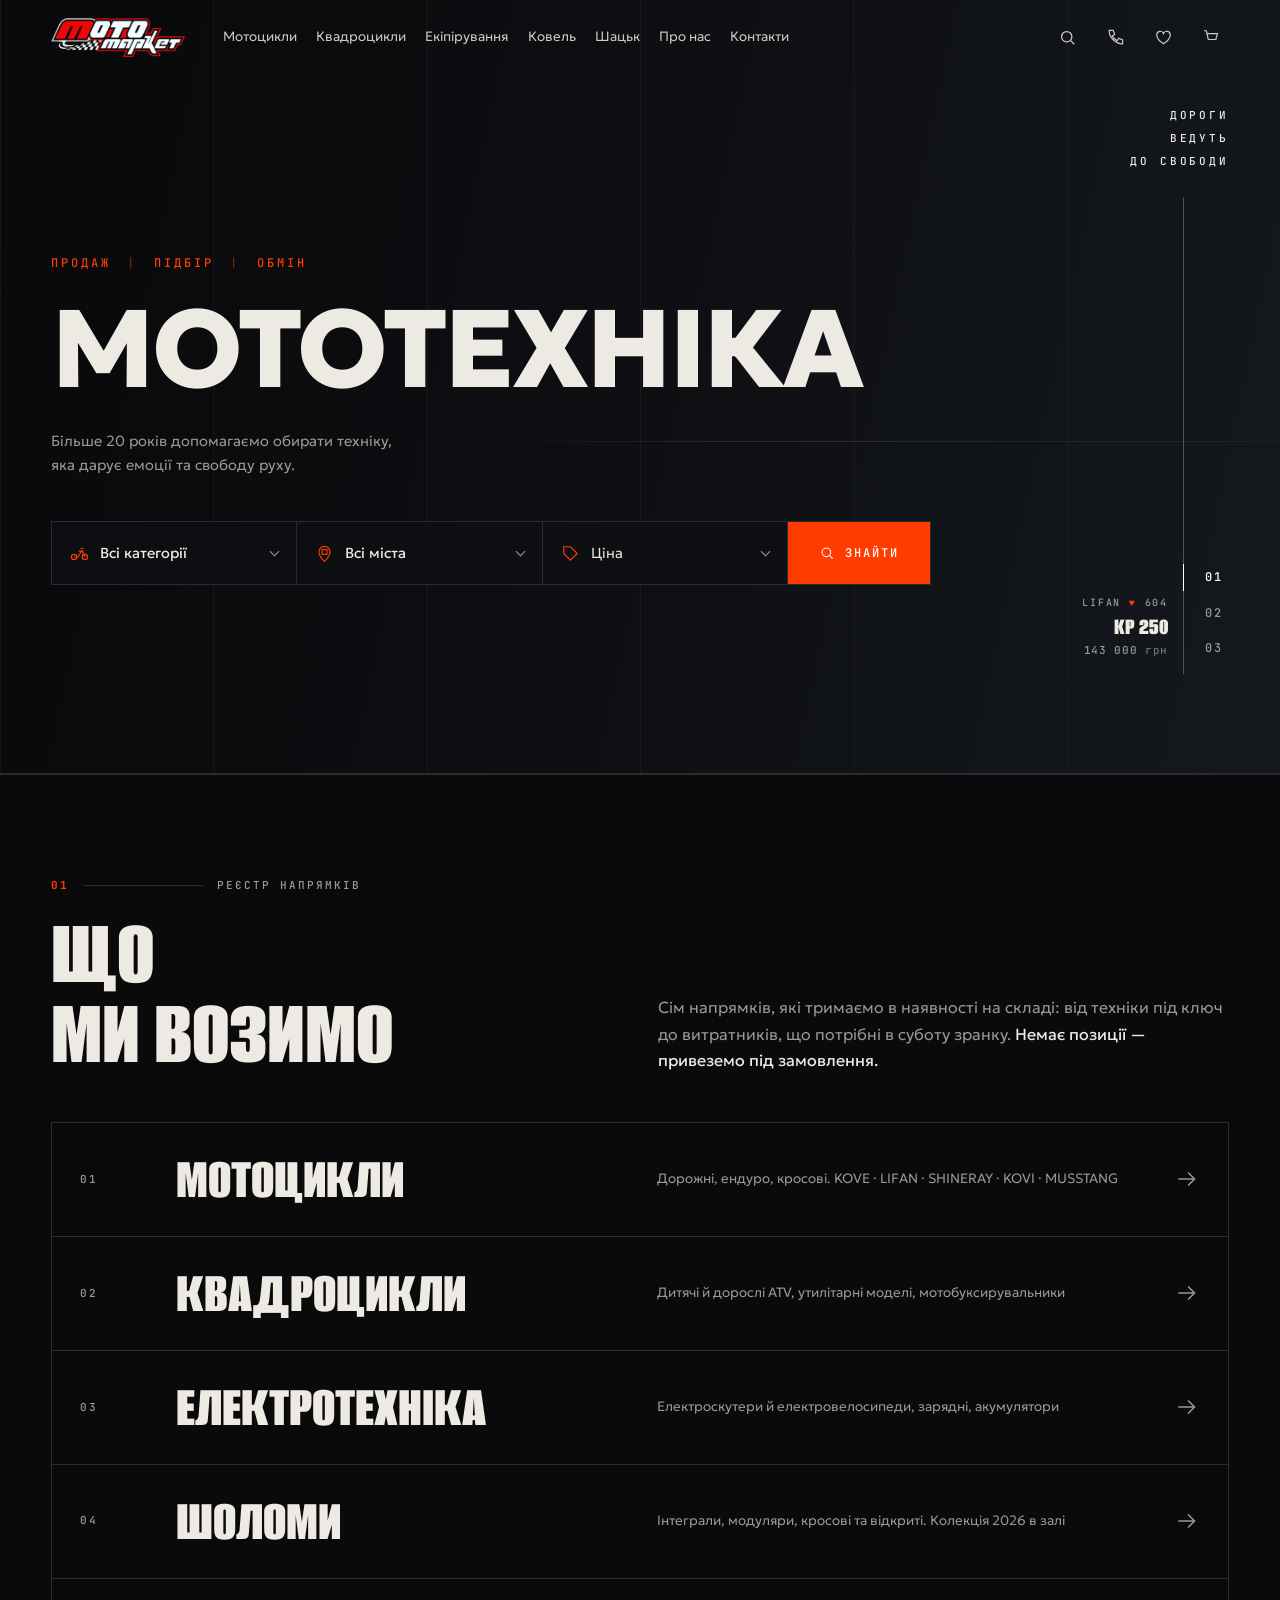
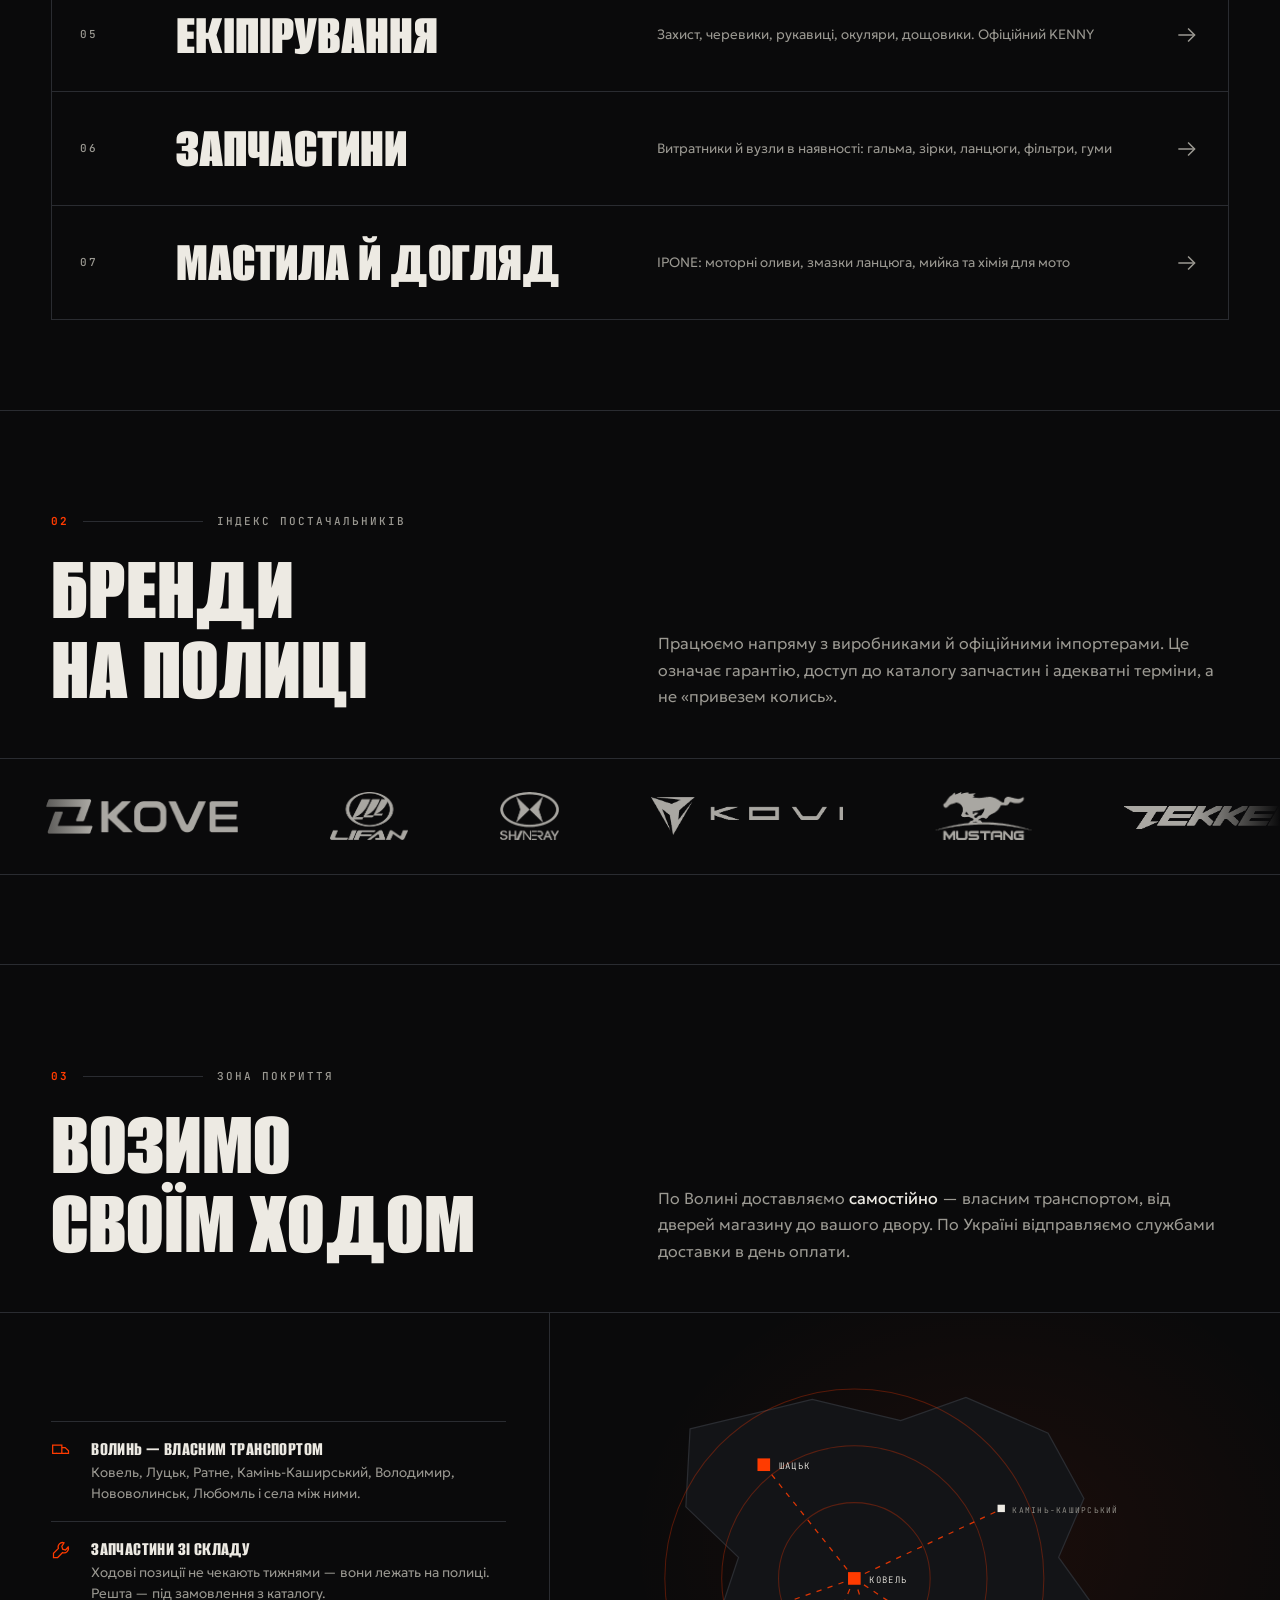
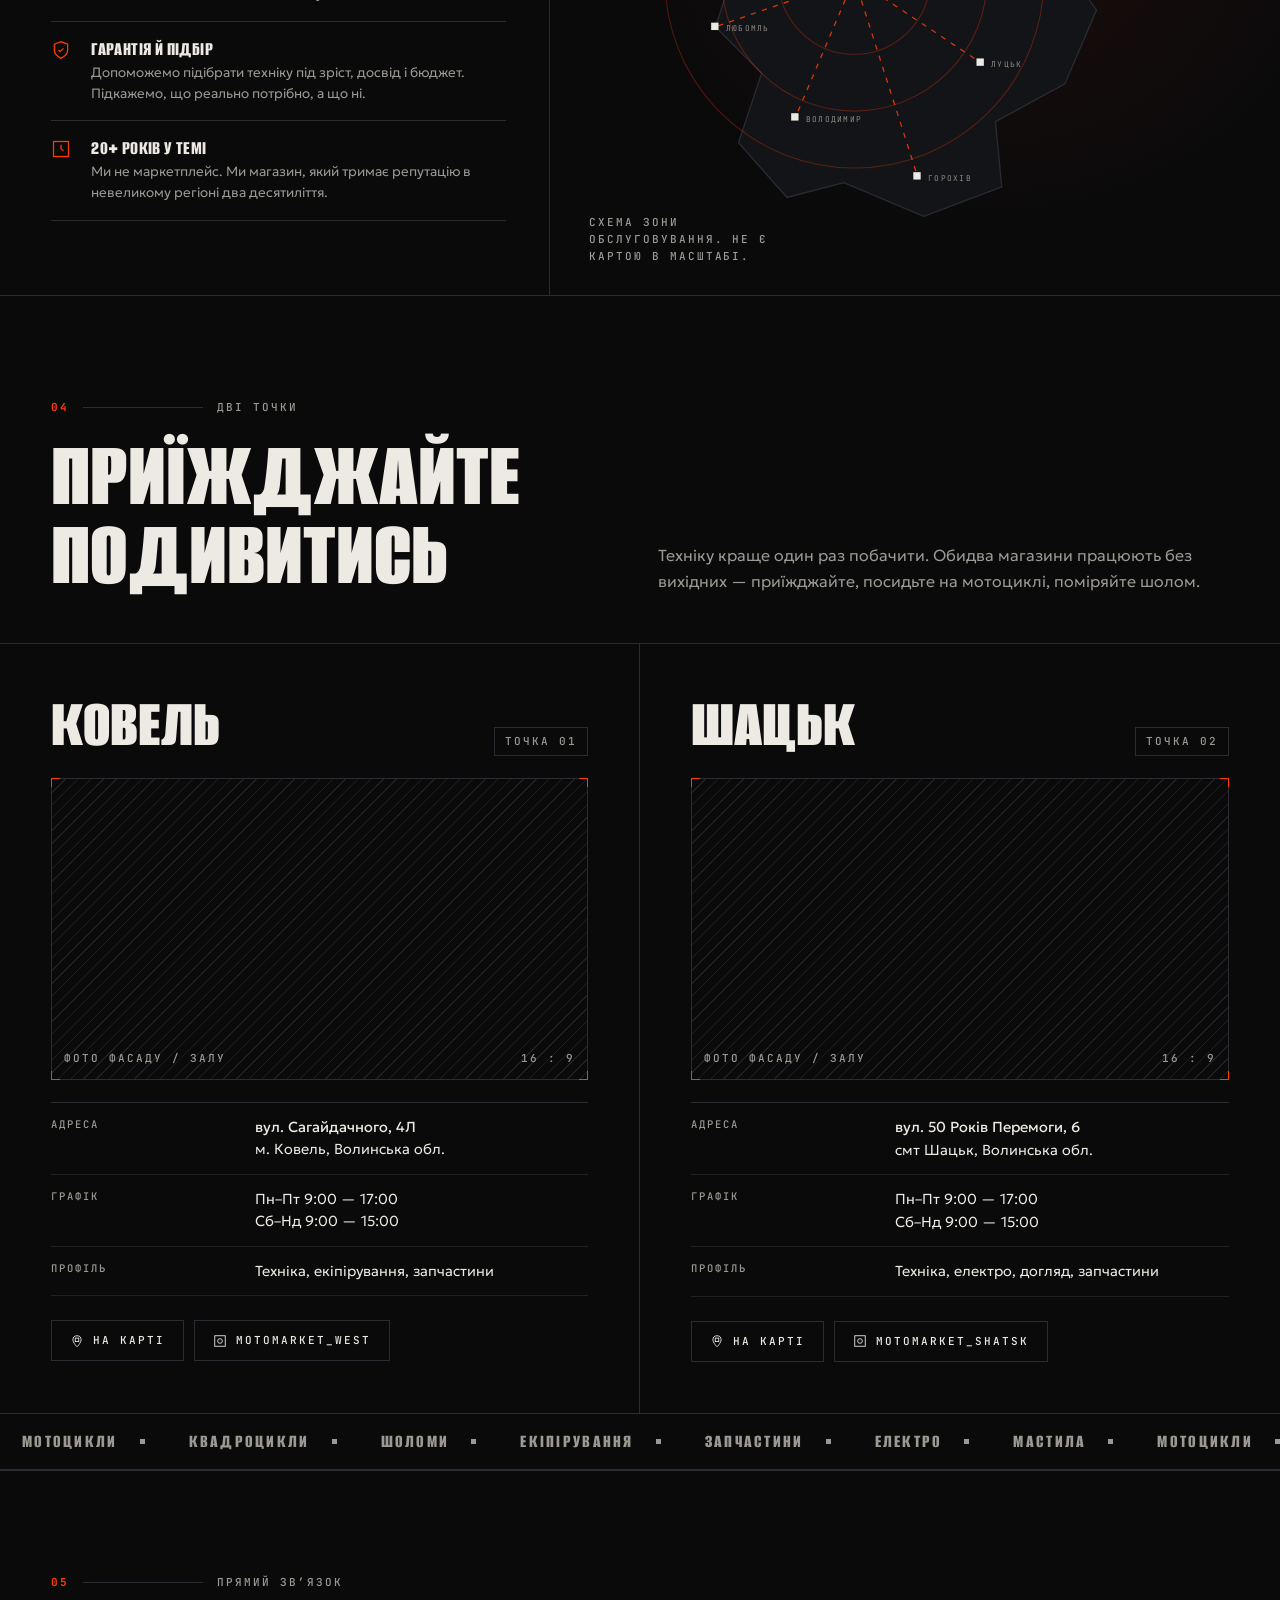
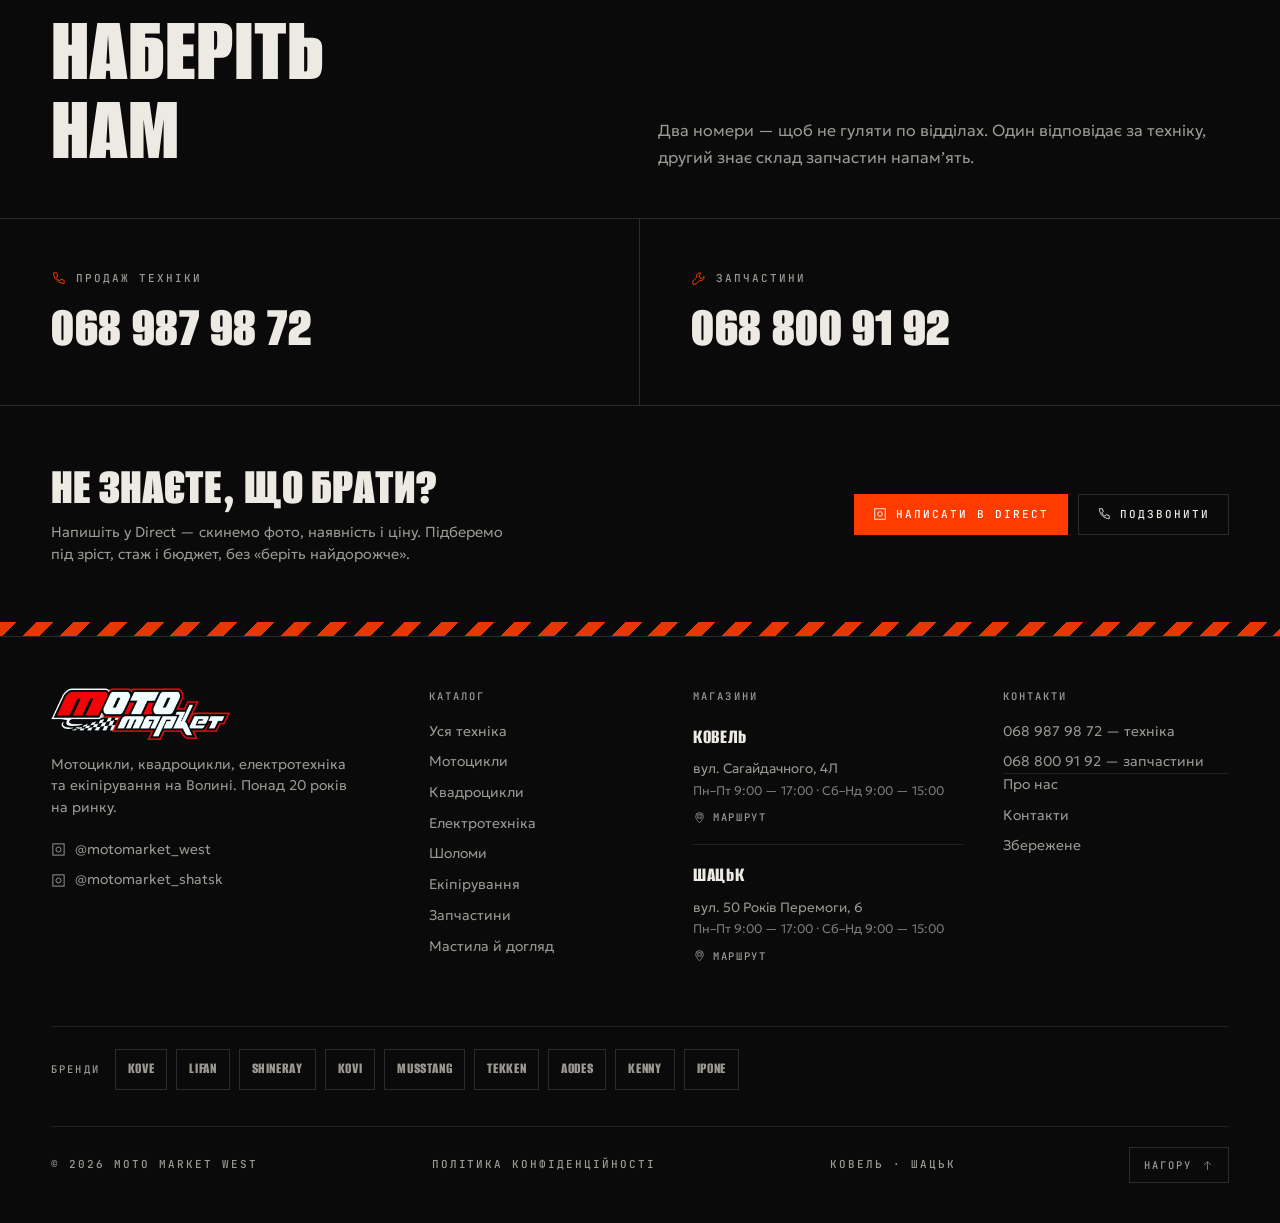
==== commit de1c581b: "Заголовок героя, стрічка брендів при вимкненому русі Заголовок скорочено до одного слова «Мототехнік" ====
--- a/index.html
+++ b/index.html
@@ -65,7 +65,7 @@
 
   <div class="hero-inner">
     <p class="eyebrow" id="heroKick">Продаж <i>|</i> Підбір <i>|</i> Обмін</p>
-    <h1 class="hero-h1" id="heroTitle">Мототехніка<br>для справжніх</h1>
+    <h1 class="hero-h1" id="heroTitle">Мототехніка</h1>
     <p class="hero-sub" id="heroSub">Більше 20 років допомагаємо обирати техніку,<br>яка дарує емоції та свободу руху.</p>
 
     <form class="finder" id="finder">
@@ -547,10 +547,27 @@
     a.appendChild(img);
     return a;
   }
-  /* друга копія — щоб стрічка зациклювалась без стрибка */
-  [0, 1].forEach(function(pass){
-    BRAND_LOGOS.forEach(function(b){ track.appendChild(brandMark(b, pass === 1)); });
-  });
+  /* Копій завжди парна кількість: анімація зсуває стрічку рівно на пів довжини,
+     тож половина треку має бути не вужчою за екран — інакше в циклі
+     проступає порожнє місце. Ширину міряємо після завантаження картинок. */
+  function addSet(dup){
+    BRAND_LOGOS.forEach(function(b){ track.appendChild(brandMark(b, dup)); });
+  }
+  addSet(false); addSet(true);
+
+  function fillTrack(){
+    var box = document.getElementById('brandMarq');
+    var sets = track.children.length / BRAND_LOGOS.length;
+    var one = track.scrollWidth / sets;
+    if (!one || !box.clientWidth) return;
+    var guard = 0;
+    while (one * (sets / 2) < box.clientWidth && sets < 10 && guard++ < 5){
+      addSet(true); addSet(true);
+      sets += 2;
+    }
+  }
+  window.addEventListener('load', fillTrack);
+  window.addEventListener('resize', fillTrack);
 
   /* --- ціна: повзунок «від — до» у випадному блоці --- */
   var fld = document.getElementById('priceFld');
--- a/style.css
+++ b/style.css
@@ -132,7 +132,9 @@
 .hero-h1{
   margin:0 0 clamp(16px,2vw,26px);
   font-family:var(--f-text);font-weight:800;text-transform:uppercase;
-  font-size:clamp(36px,5.4vw,80px);line-height:1.02;letter-spacing:-.024em;
+  /* заголовок в один рядок — тому набирається значно більшим,
+     інакше слово загубиться в порожньому першому екрані */
+  font-size:clamp(44px,8.6vw,126px);line-height:1;letter-spacing:-.028em;
 }
 .hero-sub{margin:0 0 clamp(26px,3.6vw,44px);max-width:48ch;color:var(--paper-dim);font-size:clamp(14px,1.15vw,16.5px);line-height:1.62}
 
@@ -272,6 +274,16 @@
 .bmarq-track{display:flex;width:max-content;animation:bslide 40s linear infinite}
 .bmarq:hover .bmarq-track{animation-play-state:paused}
 @keyframes bslide{to{transform:translateX(-50%)}}
+
+/* Якщо в системі увімкнено «зменшити рух» (iOS Accessibility, енергозбереження
+   Android), глобальне правило гасить анімацію — і стрічка застигала намертво.
+   У цьому режимі не рухаємо її самі, але даємо гортати пальцем. */
+@media (prefers-reduced-motion:reduce){
+  .bmarq{overflow-x:auto;-webkit-overflow-scrolling:touch;scrollbar-width:none}
+  .bmarq::-webkit-scrollbar{display:none}
+  .bmarq::before,.bmarq::after{display:none}
+  .bmarq-track{animation:none;transform:none}
+}
 .bmark{
   flex:none;display:flex;align-items:center;justify-content:center;
   height:clamp(78px,9vw,120px);padding:0 clamp(26px,3.6vw,60px);
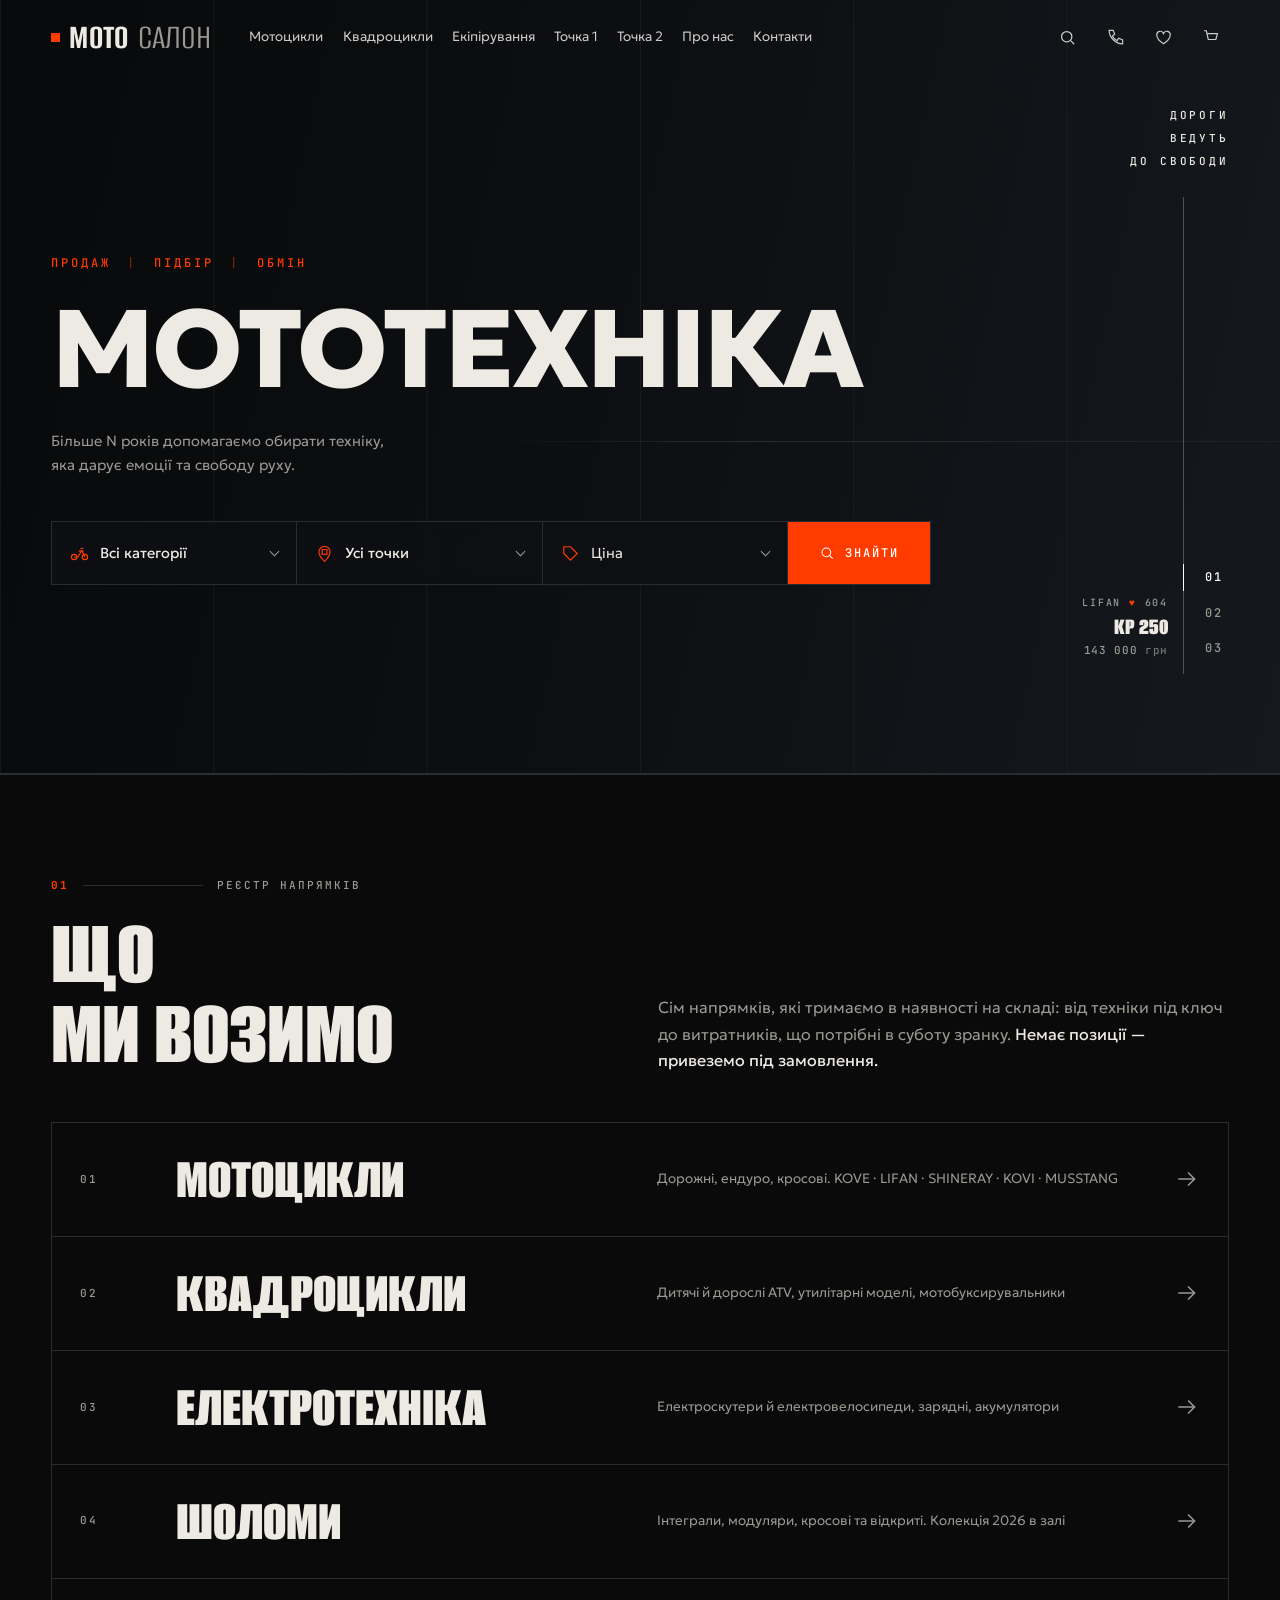
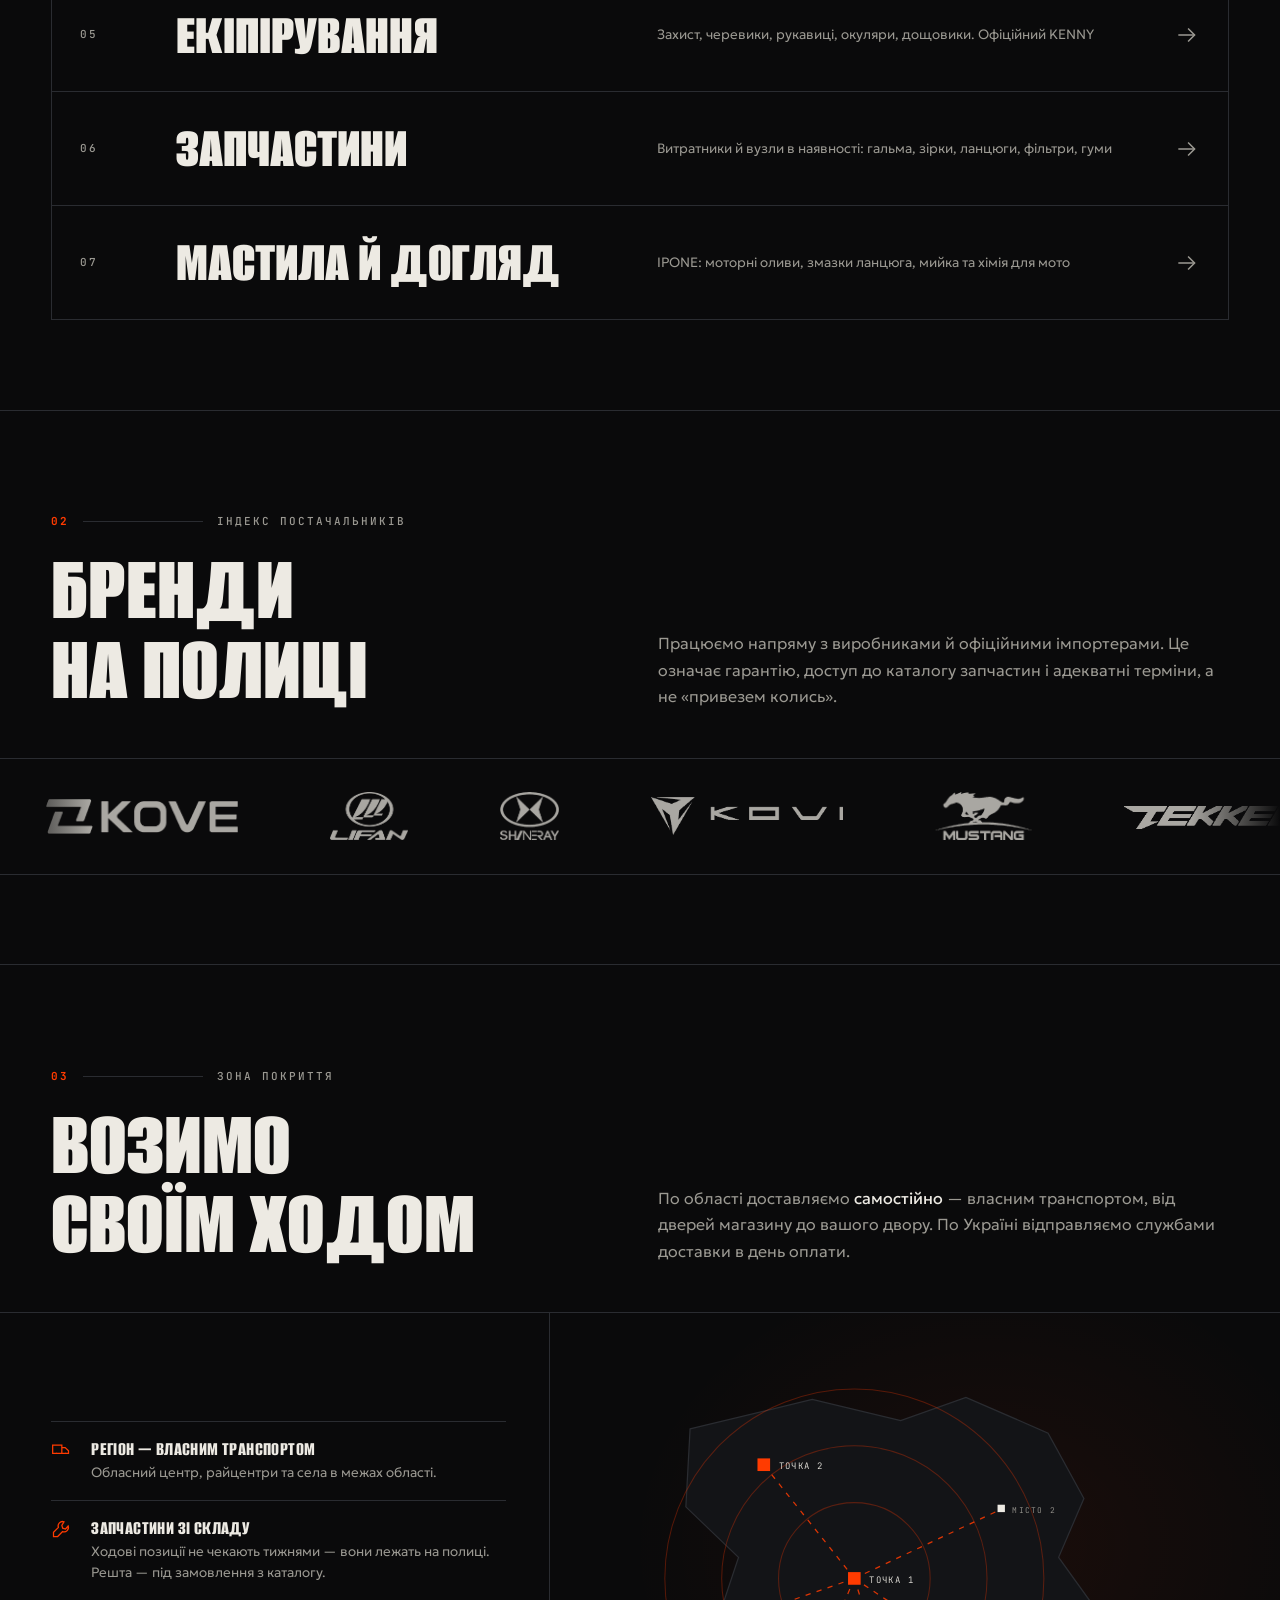
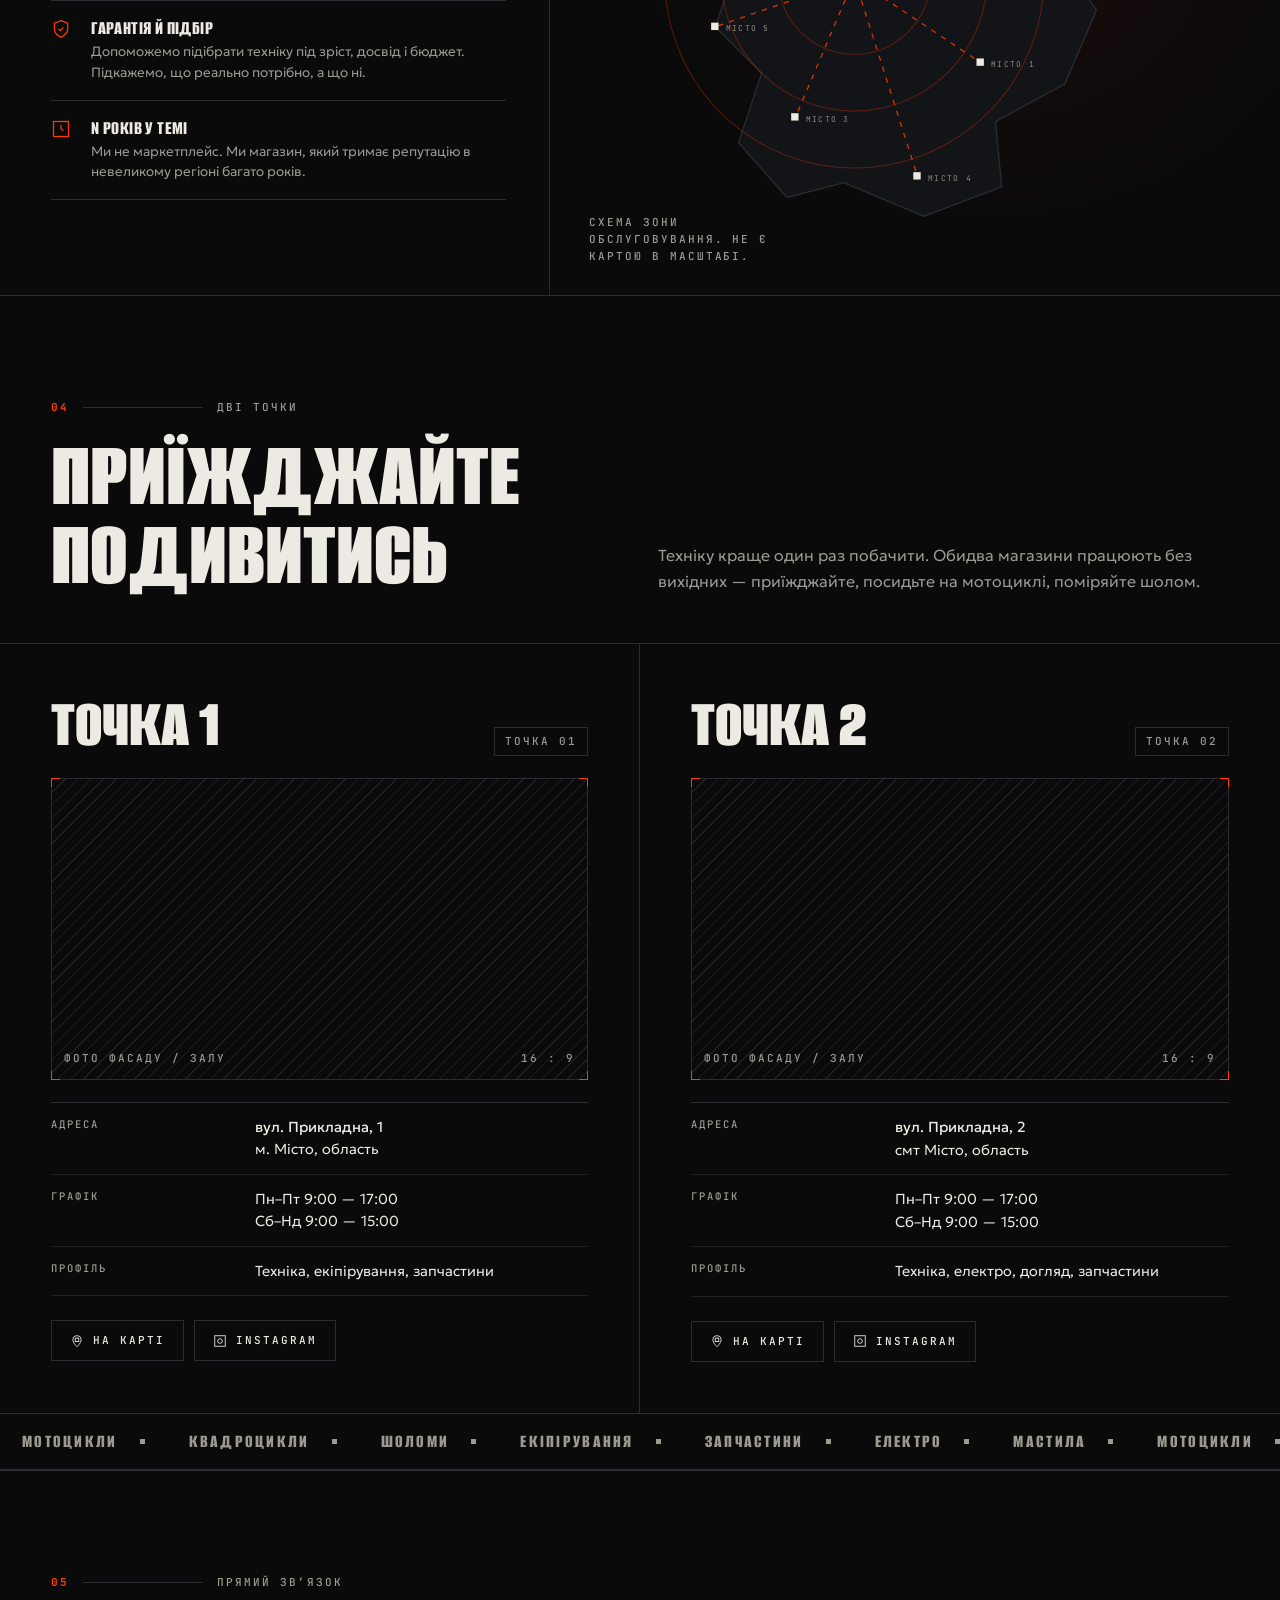
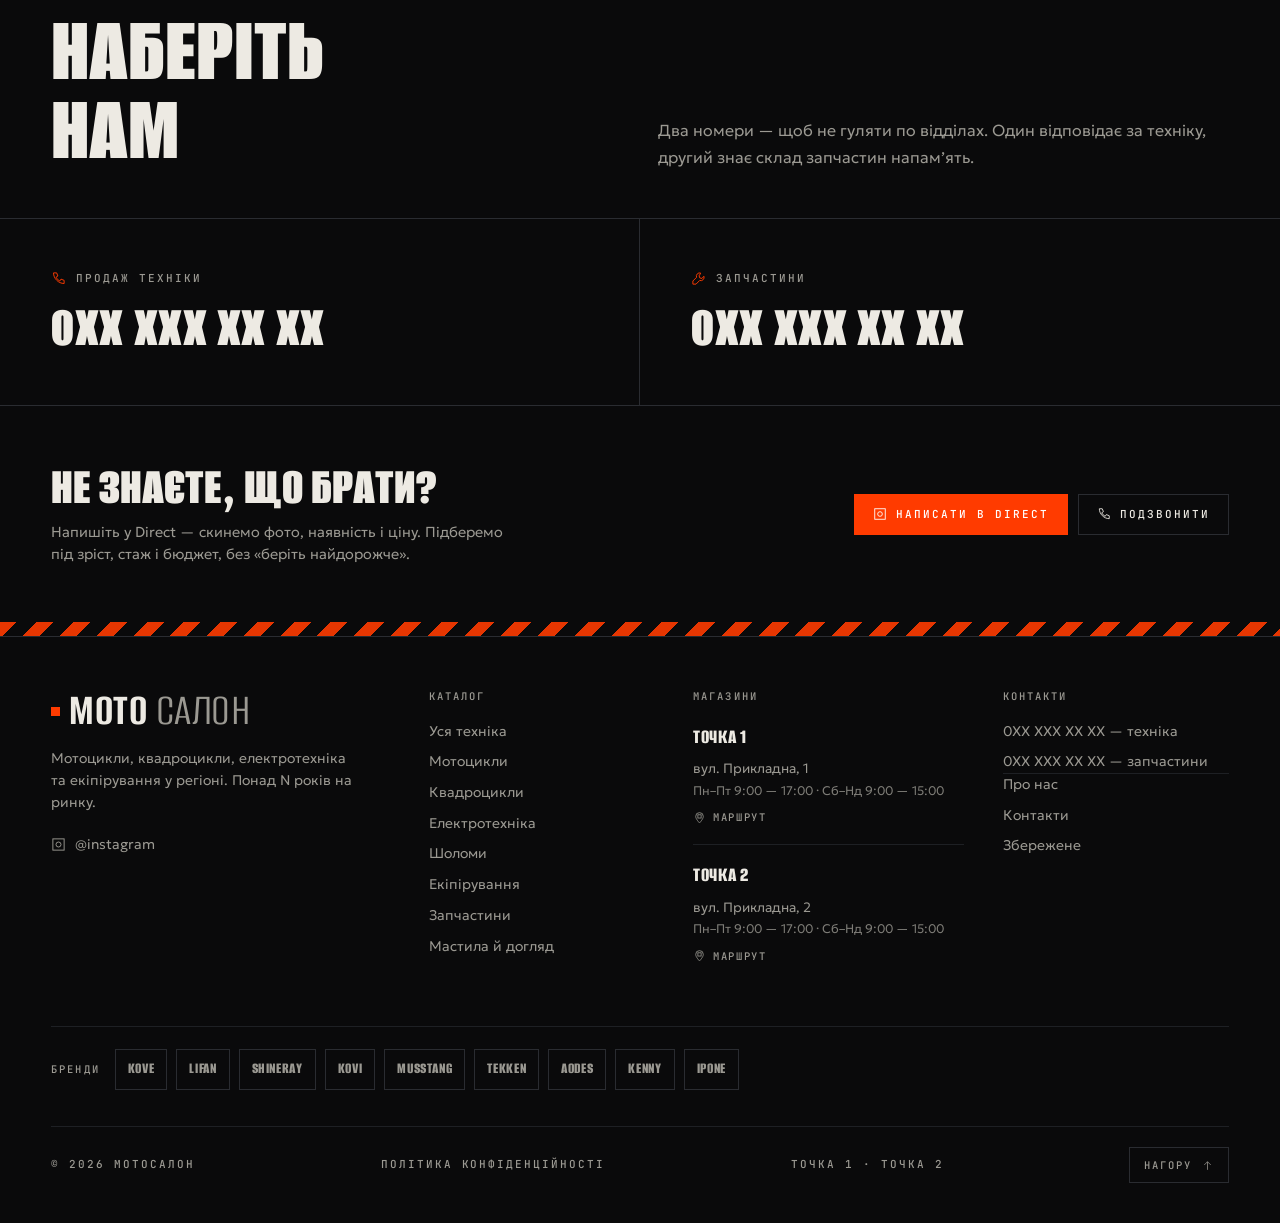
==== commit b3e40493: "Знеособлення: сайт перетворено на шаблон Прибрано все, що привʼязувало сайт до конкретного магазину:" ====
--- a/index.html
+++ b/index.html
@@ -3,8 +3,8 @@
 <head>
 <meta charset="utf-8">
 <meta name="viewport" content="width=device-width, initial-scale=1, viewport-fit=cover">
-<title>MOTO MARKET WEST — мотоцикли, квадроцикли, екіпірування · Ковель · Шацьк</title>
-<meta name="description" content="Moto Market West — 20+ років на ринку мототехніки Волині. Мотоцикли, квадроцикли, електротехніка, шоломи, екіпірування, запчастини. Магазини в Ковелі та Шацьку, доставка по Волині та Україні.">
+<title>МОТОСАЛОН — мотоцикли, квадроцикли, екіпірування</title>
+<meta name="description" content="Мотосалон — N років на ринку мототехніки області. Мотоцикли, квадроцикли, електротехніка, шоломи, екіпірування, запчастини. Магазини в обох точках, доставка по області та Україні.">
 <meta name="theme-color" content="#0A0A0B">
 <link rel="preconnect" href="https://fonts.googleapis.com">
 <link rel="preconnect" href="https://fonts.gstatic.com" crossorigin>
@@ -20,15 +20,15 @@
 <!-- ================= SVG-спрайт (власні іконки, без емодзі) ============ -->
 <!-- ========================= ШАПКА ============================ -->
 <header class="topbar" id="topbar">
-  <a class="brandmark" href="#top" aria-label="Moto Market West">
-    <img src="logo.png" alt="Мото Маркет" width="600" height="172">
+  <a class="brandmark" href="#top" aria-label="Мотосалон">
+    <span class="wm"><i></i><b>Мото</b><em>салон</em></span>
   </a>
   <nav class="nav">
     <a href="tehnika.html?cat=moto">Мотоцикли</a>
     <a href="tehnika.html?cat=atv">Квадроцикли</a>
     <a href="tehnika.html?cat=gear">Екіпірування</a>
-    <a href="tehnika.html?city=Ковель">Ковель</a>
-    <a href="tehnika.html?city=Шацьк">Шацьк</a>
+    <a href="tehnika.html?city=Точка 1">Точка 1</a>
+    <a href="tehnika.html?city=Точка 2">Точка 2</a>
     <a href="pro-nas.html">Про нас</a>
     <a href="kontakty.html">Контакти</a>
   </nav>
@@ -66,7 +66,7 @@
   <div class="hero-inner">
     <p class="eyebrow" id="heroKick">Продаж <i>|</i> Підбір <i>|</i> Обмін</p>
     <h1 class="hero-h1" id="heroTitle">Мототехніка</h1>
-    <p class="hero-sub" id="heroSub">Більше 20 років допомагаємо обирати техніку,<br>яка дарує емоції та свободу руху.</p>
+    <p class="hero-sub" id="heroSub">Більше N років допомагаємо обирати техніку,<br>яка дарує емоції та свободу руху.</p>
 
     <form class="finder" id="finder">
       <label class="fld">
@@ -84,10 +84,10 @@
       </label>
       <label class="fld">
         <svg><use href="#i-pin"/></svg>
-        <select name="city" aria-label="Місто">
-          <option>Всі міста</option>
-          <option>Ковель</option>
-          <option>Шацьк</option>
+        <select name="city" aria-label="Точка">
+          <option>Усі точки</option>
+          <option>Точка 1</option>
+          <option>Точка 2</option>
         </select>
       </label>
       <div class="fld fld-price" id="priceFld" role="button" tabindex="0" aria-label="Ціна">
@@ -206,7 +206,7 @@
       <div class="sec-num mono"><b>03</b><span class="l"></span><span>Зона покриття</span></div>
       <h2 class="sec-title rv">Возимо<br>своїм ходом</h2>
     </div>
-    <p class="sec-lead rv">По Волині доставляємо <b>самостійно</b> — власним транспортом, від дверей магазину до вашого двору. По Україні відправляємо службами доставки в день оплати.</p>
+    <p class="sec-lead rv">По області доставляємо <b>самостійно</b> — власним транспортом, від дверей магазину до вашого двору. По Україні відправляємо службами доставки в день оплати.</p>
   </div>
 
   <div class="cover">
@@ -214,7 +214,7 @@
       <ul class="facts">
         <li class="rv">
           <svg><use href="#i-truck"/></svg>
-          <div><b>Волинь — власним транспортом</b><p>Ковель, Луцьк, Ратне, Камінь-Каширський, Володимир, Нововолинськ, Любомль і села між ними.</p></div>
+          <div><b>Регіон — власним транспортом</b><p>Обласний центр, райцентри та села в межах області.</p></div>
         </li>
         <li class="rv">
           <svg><use href="#i-gear"/></svg>
@@ -226,14 +226,14 @@
         </li>
         <li class="rv">
           <svg><use href="#i-clock"/></svg>
-          <div><b>20+ років у темі</b><p>Ми не маркетплейс. Ми магазин, який тримає репутацію в невеликому регіоні два десятиліття.</p></div>
+          <div><b>N років у темі</b><p>Ми не маркетплейс. Ми магазин, який тримає репутацію в невеликому регіоні багато років.</p></div>
         </li>
       </ul>
     </div>
 
     <div class="cover-map">
       <div class="map rv">
-        <svg viewBox="0 0 620 480" role="img" aria-label="Схема зони доставки по Волинській області">
+        <svg viewBox="0 0 620 480" role="img" aria-label="Схема зони доставки по області">
           <!-- контур області (стилізований, гранований) -->
           <path class="oblast" d="M96 74 L212 46 L296 66 L358 44 L436 78 L470 140 L446 196 L482 246 L452 316 L386 352 L392 414 L318 442 L242 410 L188 424 L142 372 L164 306 L120 262 L142 196 L92 148 Z"/>
           <!-- радіус доставки -->
@@ -250,19 +250,19 @@
           <!-- вузли -->
           <g>
             <rect class="node hot" x="246" y="210" width="12" height="12"/>
-            <text class="lbl" x="266" y="220">Ковель</text>
+            <text class="lbl" x="266" y="220">Точка 1</text>
             <rect class="node hot" x="160" y="102" width="12" height="12"/>
-            <text class="lbl" x="180" y="112">Шацьк</text>
+            <text class="lbl" x="180" y="112">Точка 2</text>
             <rect class="node" x="368" y="292" width="7" height="7"/>
-            <text class="lbl s" x="382" y="300">Луцьк</text>
+            <text class="lbl s" x="382" y="300">Місто 1</text>
             <rect class="node" x="388" y="146" width="7" height="7"/>
-            <text class="lbl s" x="402" y="154">Камінь-Каширський</text>
+            <text class="lbl s" x="402" y="154">Місто 2</text>
             <rect class="node" x="192" y="344" width="7" height="7"/>
-            <text class="lbl s" x="206" y="352">Володимир</text>
+            <text class="lbl s" x="206" y="352">Місто 3</text>
             <rect class="node" x="308" y="400" width="7" height="7"/>
-            <text class="lbl s" x="322" y="408">Горохів</text>
+            <text class="lbl s" x="322" y="408">Місто 4</text>
             <rect class="node" x="116" y="258" width="7" height="7"/>
-            <text class="lbl s" x="130" y="266">Любомль</text>
+            <text class="lbl s" x="130" y="266">Місто 5</text>
           </g>
         </svg>
       </div>
@@ -284,7 +284,7 @@
   <div class="shops">
     <div class="shop rv">
       <div class="shop-top">
-        <h3>Ковель</h3>
+        <h3>Точка 1</h3>
         <span class="badge mono">Точка 01</span>
       </div>
       <div class="shop-slot hatch">
@@ -293,19 +293,19 @@
         <span class="mono">16 : 9</span>
       </div>
       <table class="spec">
-        <tr><th>Адреса</th><td><b>вул. Сагайдачного, 4Л</b><br>м. Ковель, Волинська обл.</td></tr>
+        <tr><th>Адреса</th><td><b>вул. Прикладна, 1</b><br>м. Місто, область</td></tr>
         <tr><th>Графік</th><td>Пн–Пт 9:00 — 17:00<br>Сб–Нд 9:00 — 15:00</td></tr>
         <tr><th>Профіль</th><td>Техніка, екіпірування, запчастини</td></tr>
       </table>
       <div class="shop-links">
-        <a class="btn-sq" href="https://maps.google.com/?q=Ковель+вулиця+Сагайдачного+4Л" target="_blank" rel="noopener"><svg><use href="#i-pin"/></svg>На карті</a>
-        <a class="btn-sq" href="https://www.instagram.com/motomarket_west/" target="_blank" rel="noopener"><svg><use href="#i-ig"/></svg>motomarket_west</a>
+        <a class="btn-sq" href="#" target="_blank" rel="noopener"><svg><use href="#i-pin"/></svg>На карті</a>
+        <a class="btn-sq" href="#"><svg><use href="#i-ig"/></svg>Instagram</a>
       </div>
     </div>
 
     <div class="shop rv">
       <div class="shop-top">
-        <h3>Шацьк</h3>
+        <h3>Точка 2</h3>
         <span class="badge mono">Точка 02</span>
       </div>
       <div class="shop-slot hatch">
@@ -314,13 +314,13 @@
         <span class="mono">16 : 9</span>
       </div>
       <table class="spec">
-        <tr><th>Адреса</th><td><b>вул. 50 Років Перемоги, 6</b><br>смт Шацьк, Волинська обл.</td></tr>
+        <tr><th>Адреса</th><td><b>вул. Прикладна, 2</b><br>смт Місто, область</td></tr>
         <tr><th>Графік</th><td>Пн–Пт 9:00 — 17:00<br>Сб–Нд 9:00 — 15:00</td></tr>
         <tr><th>Профіль</th><td>Техніка, електро, догляд, запчастини</td></tr>
       </table>
       <div class="shop-links">
-        <a class="btn-sq" href="https://maps.google.com/?q=Шацьк+вулиця+50+Років+Перемоги+6" target="_blank" rel="noopener"><svg><use href="#i-pin"/></svg>На карті</a>
-        <a class="btn-sq" href="https://www.instagram.com/motomarket_shatsk/" target="_blank" rel="noopener"><svg><use href="#i-ig"/></svg>motomarket_shatsk</a>
+        <a class="btn-sq" href="#" target="_blank" rel="noopener"><svg><use href="#i-pin"/></svg>На карті</a>
+        <a class="btn-sq" href="#"><svg><use href="#i-ig"/></svg>Instagram</a>
       </div>
     </div>
   </div>
@@ -344,13 +344,13 @@
   </div>
 
   <div class="phones">
-    <a class="ph rv" href="tel:+380689879872">
+    <a class="ph rv" href="tel:+380000000000">
       <span class="p-k mono"><svg><use href="#i-phone"/></svg>Продаж техніки</span>
-      <span class="p-v">068 987 98 72</span>
-    </a>
-    <a class="ph rv" href="tel:+380688009192">
+      <span class="p-v">0XX XXX XX XX</span>
+    </a>
+    <a class="ph rv" href="tel:+380000000000">
       <span class="p-k mono"><svg><use href="#i-gear"/></svg>Запчастини</span>
-      <span class="p-v">068 800 91 92</span>
+      <span class="p-v">0XX XXX XX XX</span>
     </a>
   </div>
 
@@ -360,8 +360,8 @@
       <p>Напишіть у Direct — скинемо фото, наявність і ціну. Підберемо під зріст, стаж і бюджет, без «беріть найдорожче».</p>
     </div>
     <div class="cta-btns rv">
-      <a class="btn-sq solid" href="https://www.instagram.com/motomarket_west/" target="_blank" rel="noopener"><svg><use href="#i-ig"/></svg>Написати в Direct</a>
-      <a class="btn-sq" href="tel:+380689879872"><svg><use href="#i-phone"/></svg>Подзвонити</a>
+      <a class="btn-sq solid" href="#"><svg><use href="#i-ig"/></svg>Написати в Direct</a>
+      <a class="btn-sq" href="tel:+380000000000"><svg><use href="#i-phone"/></svg>Подзвонити</a>
     </div>
   </div>
   <div class="hazard stripes"></div>
@@ -372,12 +372,11 @@
 
     <div>
       <a class="brandmark" href="index.html">
-    <img src="logo.png" alt="Мото Маркет" width="600" height="172">
+    <span class="wm"><i></i><b>Мото</b><em>салон</em></span>
   </a>
-      <p class="dim" style="max-width:34ch;font-size:14px;margin:14px 0 0">Мотоцикли, квадроцикли, електротехніка та екіпірування на Волині. Понад 20 років на ринку.</p>
+      <p class="dim" style="max-width:34ch;font-size:14px;margin:14px 0 0">Мотоцикли, квадроцикли, електротехніка та екіпірування у регіоні. Понад N років на ринку.</p>
       <div class="f-ig">
-        <a href="https://www.instagram.com/motomarket_west/" target="_blank" rel="noopener"><svg><use href="#i-ig"/></svg>@motomarket_west</a>
-        <a href="https://www.instagram.com/motomarket_shatsk/" target="_blank" rel="noopener"><svg><use href="#i-ig"/></svg>@motomarket_shatsk</a>
+        <a href="#"><svg><use href="#i-ig"/></svg>@instagram</a>
       </div>
     </div>
 
@@ -398,24 +397,24 @@
     <div>
       <h4>Магазини</h4>
       <div class="f-shop">
-        <b>Ковель</b>
-        <span>вул. Сагайдачного, 4Л</span>
+        <b>Точка 1</b>
+        <span>вул. Прикладна, 1</span>
         <span class="hrs">Пн–Пт 9:00 — 17:00 · Сб–Нд 9:00 — 15:00</span>
-        <a href="https://maps.google.com/?q=Ковель+вулиця+Сагайдачного+4Л" target="_blank" rel="noopener"><svg><use href="#i-pin"/></svg>Маршрут</a>
+        <a href="#" target="_blank" rel="noopener"><svg><use href="#i-pin"/></svg>Маршрут</a>
       </div>
       <div class="f-shop">
-        <b>Шацьк</b>
-        <span>вул. 50 Років Перемоги, 6</span>
+        <b>Точка 2</b>
+        <span>вул. Прикладна, 2</span>
         <span class="hrs">Пн–Пт 9:00 — 17:00 · Сб–Нд 9:00 — 15:00</span>
-        <a href="https://maps.google.com/?q=Шацьк+вулиця+50+Років+Перемоги+6" target="_blank" rel="noopener"><svg><use href="#i-pin"/></svg>Маршрут</a>
+        <a href="#" target="_blank" rel="noopener"><svg><use href="#i-pin"/></svg>Маршрут</a>
       </div>
     </div>
 
     <div>
       <h4>Контакти</h4>
       <ul>
-        <li><a href="tel:+380689879872">068 987 98 72 — техніка</a></li>
-        <li><a href="tel:+380688009192">068 800 91 92 — запчастини</a></li>
+        <li><a href="tel:+380000000000">0XX XXX XX XX — техніка</a></li>
+        <li><a href="tel:+380000000000">0XX XXX XX XX — запчастини</a></li>
       </ul>
       <ul class="f-sub">
         <li><a href="pro-nas.html">Про нас</a></li>
@@ -440,9 +439,9 @@
   </div>
 
   <div class="foot-bot mono">
-    <span>© <span id="yr">2026</span> Moto Market West</span>
+    <span>© <span id="yr">2026</span> Мотосалон</span>
     <a class="f-legal" href="#" data-soon>Політика конфіденційності</a>
-    <span>Ковель · Шацьк</span>
+    <span>Точка 1 · Точка 2</span>
     <button class="to-top" type="button" data-to-top>Нагору<svg><use href="#i-arrow"/></svg></button>
   </div>
 </footer>
@@ -450,8 +449,8 @@
 </main>
 
 <nav class="dock" aria-label="Швидкий звʼязок">
-  <a href="tel:+380689879872" class="hot"><svg><use href="#i-phone"/></svg>Техніка</a>
-  <a href="tel:+380688009192"><svg><use href="#i-gear"/></svg>Запчастини</a>
+  <a href="tel:+380000000000" class="hot"><svg><use href="#i-phone"/></svg>Техніка</a>
+  <a href="tel:+380000000000"><svg><use href="#i-gear"/></svg>Запчастини</a>
 </nav>
 
 <script src="data.js"></script>
@@ -596,7 +595,7 @@
     e.preventDefault();
     var f = e.target, q = [];
     if (CAT_BY_NAME[f.cat.value]) q.push('cat=' + CAT_BY_NAME[f.cat.value]);
-    if (f.city.value !== 'Всі міста') q.push('city=' + encodeURIComponent(f.city.value));
+    if (f.city.value !== 'Усі точки') q.push('city=' + encodeURIComponent(f.city.value));
     if (price.min() > 0) q.push('min=' + price.min());
     if (price.max() < MAXP) q.push('max=' + price.max());
     location.href = 'tehnika.html' + (q.length ? '?' + q.join('&') : '');
--- a/style.css
+++ b/style.css
@@ -1,5 +1,5 @@
 /* ============================================================
-   MOTO MARKET WEST — арт-дирекція: технічна карта / сервісний
+   Мотосалон — арт-дирекція: технічна карта / сервісний
    мануал. Прямі кути, волосяні лінії, сигнальний помаранчевий.
    ============================================================ */
 
@@ -67,9 +67,17 @@
 }
 .topbar.shrunk{height:58px;background:rgba(10,10,11,.95);backdrop-filter:blur(14px);border-bottom-color:var(--line)}
 .brandmark{display:flex;align-items:center;flex:none}
-.brandmark img{display:block;width:auto;height:clamp(30px,3vw,42px);transition:height .3s ease}
-.topbar.shrunk .brandmark img{height:clamp(26px,2.4vw,32px)}
-footer .brandmark img{height:clamp(38px,4vw,54px)}
+/* текстовий знак замість картинки: місце під логотип клієнта */
+.wm{display:flex;align-items:center;gap:9px;font-family:var(--f-disp);font-weight:700;
+    text-transform:uppercase;letter-spacing:.01em;line-height:1;white-space:nowrap;
+    font-size:clamp(26px,2.8vw,38px);transition:font-size .3s ease}
+.wm i{width:9px;height:9px;flex:none;background:var(--sig);transition:width .3s ease,height .3s ease}
+.wm b{font-weight:700;color:var(--paper)}
+.wm em{font-style:normal;font-weight:400;color:var(--paper-dim)}
+.brandmark:hover .wm em{color:var(--sig)}
+.topbar.shrunk .wm{font-size:clamp(22px,2.2vw,29px)}
+.topbar.shrunk .wm i{width:7px;height:7px}
+footer .wm{font-size:clamp(32px,3.6vw,46px)}
 .nav{display:flex;justify-content:flex-start;gap:clamp(10px,1.5vw,22px);padding-left:clamp(6px,1.4vw,26px)}
 .nav a{position:relative;display:flex;align-items:center;gap:6px;padding:8px 0;font-size:13.5px;white-space:nowrap;color:var(--paper);opacity:.86;transition:opacity .2s,color .2s}
 .nav a .cav{width:9px;height:9px;flex:none;color:var(--paper-dim)}
--- a/pages.css
+++ b/pages.css
@@ -1,5 +1,5 @@
 /* ============================================================
-   MOTO MARKET WEST — повзунок ціни, каталог техніки, сторінка моделі.
+   Мотосалон — повзунок ціни, каталог техніки, сторінка моделі.
    Доповнення до style.css. Прямі кути, ті самі волосяні лінії.
    ============================================================ */
 
@@ -526,3 +526,38 @@
   .crt-del{position:absolute;top:18px;right:0}
   .crt-foot{align-items:flex-start}
 }
+
+/* ============================================================
+   ФІЛЬТРИ ПІД КНОПКОЮ (телефон і планшет)
+   На вузькому екрані панель займала пів екрана до першого товару,
+   тому згортається; на десктопі кнопки немає й панель завжди відкрита.
+   ============================================================ */
+.fhead{display:none}
+
+@media (max-width:1000px){
+  .fhead{
+    display:flex;align-items:center;justify-content:space-between;gap:12px;
+    margin:0 var(--pad) 12px;
+  }
+  .fbtn{
+    display:inline-flex;align-items:center;gap:10px;padding:15px 16px;
+    border:1px solid var(--line);color:var(--paper);
+    font-family:var(--f-mono);font-weight:500;font-size:11px;letter-spacing:.16em;text-transform:uppercase;
+    transition:border-color .2s;
+  }
+  .fbtn:hover,.filters.open .fbtn{border-color:var(--sig)}
+  .fbtn > svg:first-child{width:15px;height:15px;color:var(--sig);flex:none}
+  .fbtn-cav{width:11px;height:11px;color:var(--paper-dim);flex:none;transition:transform .25s}
+  .filters.open .fbtn-cav{transform:rotate(180deg)}
+  .fbtn-n{
+    min-width:19px;height:19px;padding:0 5px;font-style:normal;
+    display:flex;align-items:center;justify-content:center;
+    background:var(--sig);color:#fff;font-size:10px;letter-spacing:0;
+  }
+  .fhead-count{color:var(--paper-dim);font-size:11px;letter-spacing:.16em;white-space:nowrap}
+  .fhead-count b{color:var(--paper);font-weight:500}
+
+  .fbar{display:none}
+  .filters.open .fbar{display:flex}
+  .fbar .fcount{display:none}   /* кількість уже показана біля кнопки */
+}
